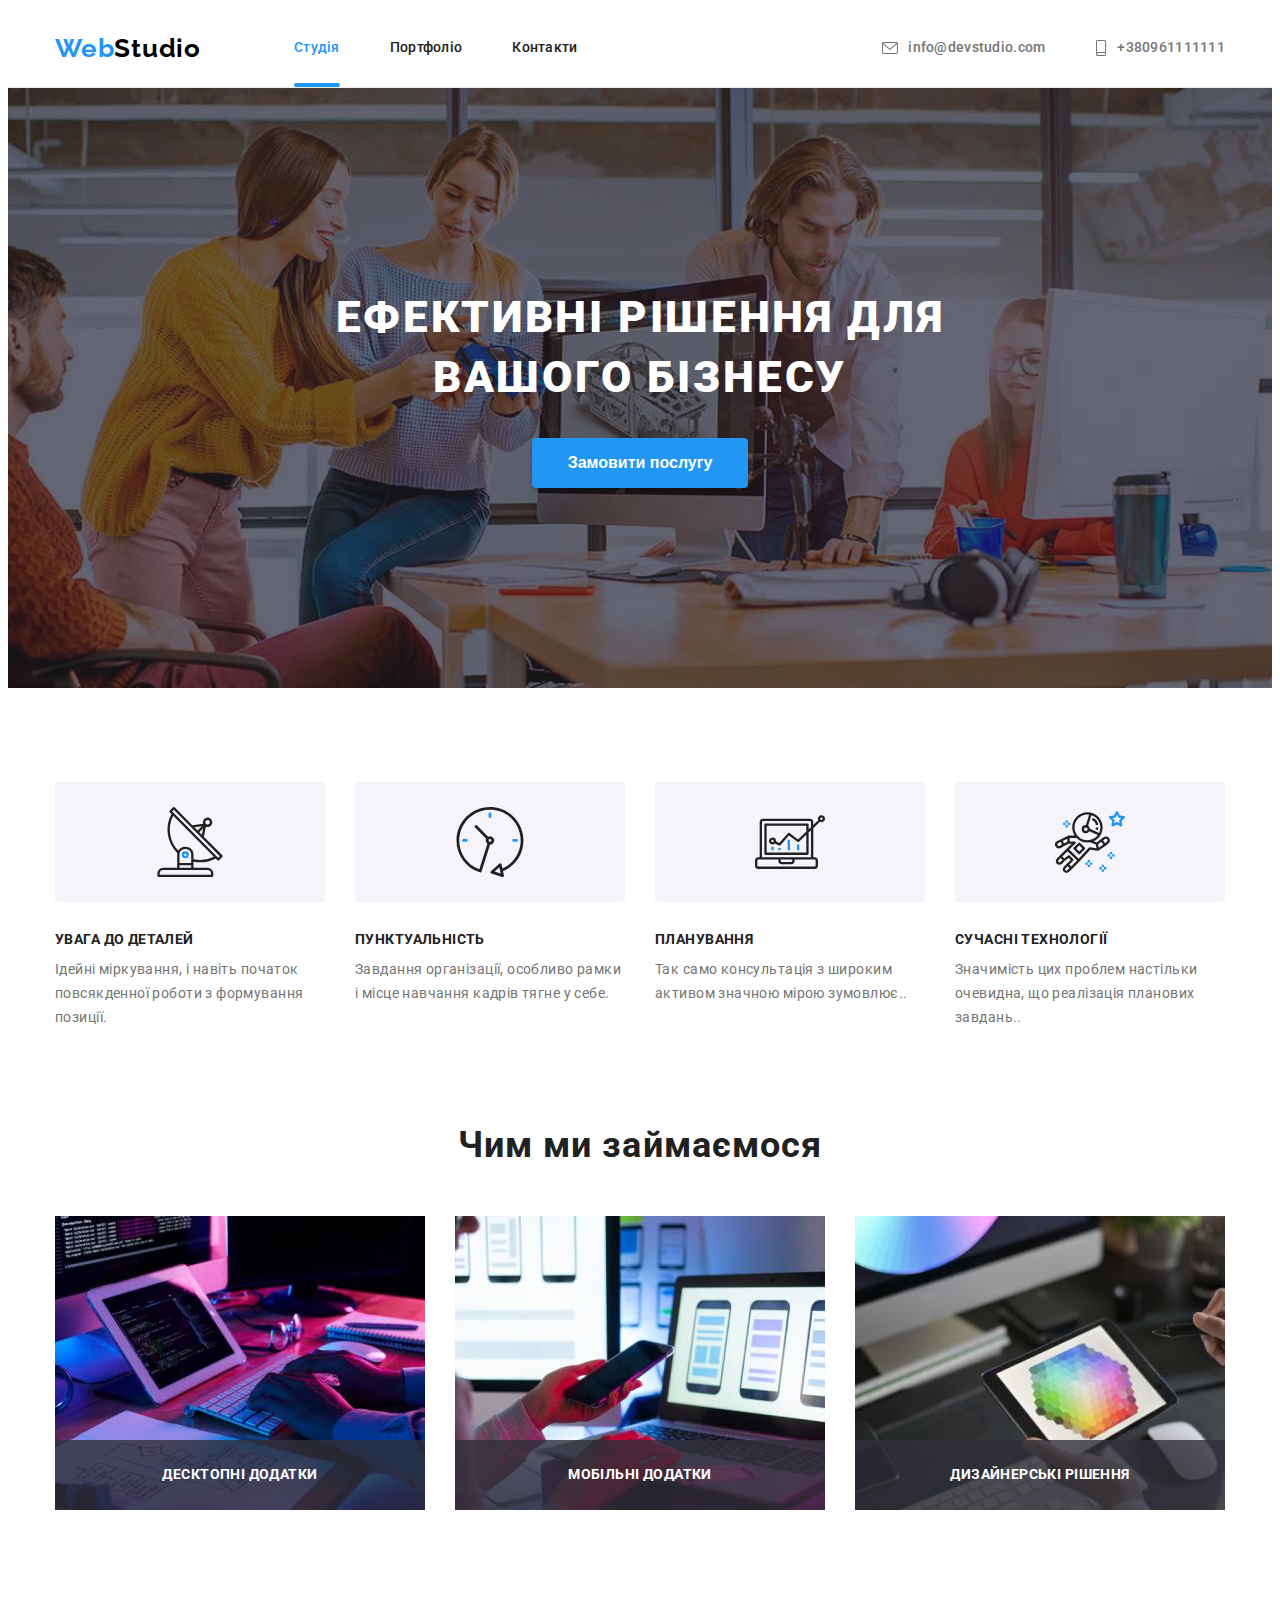
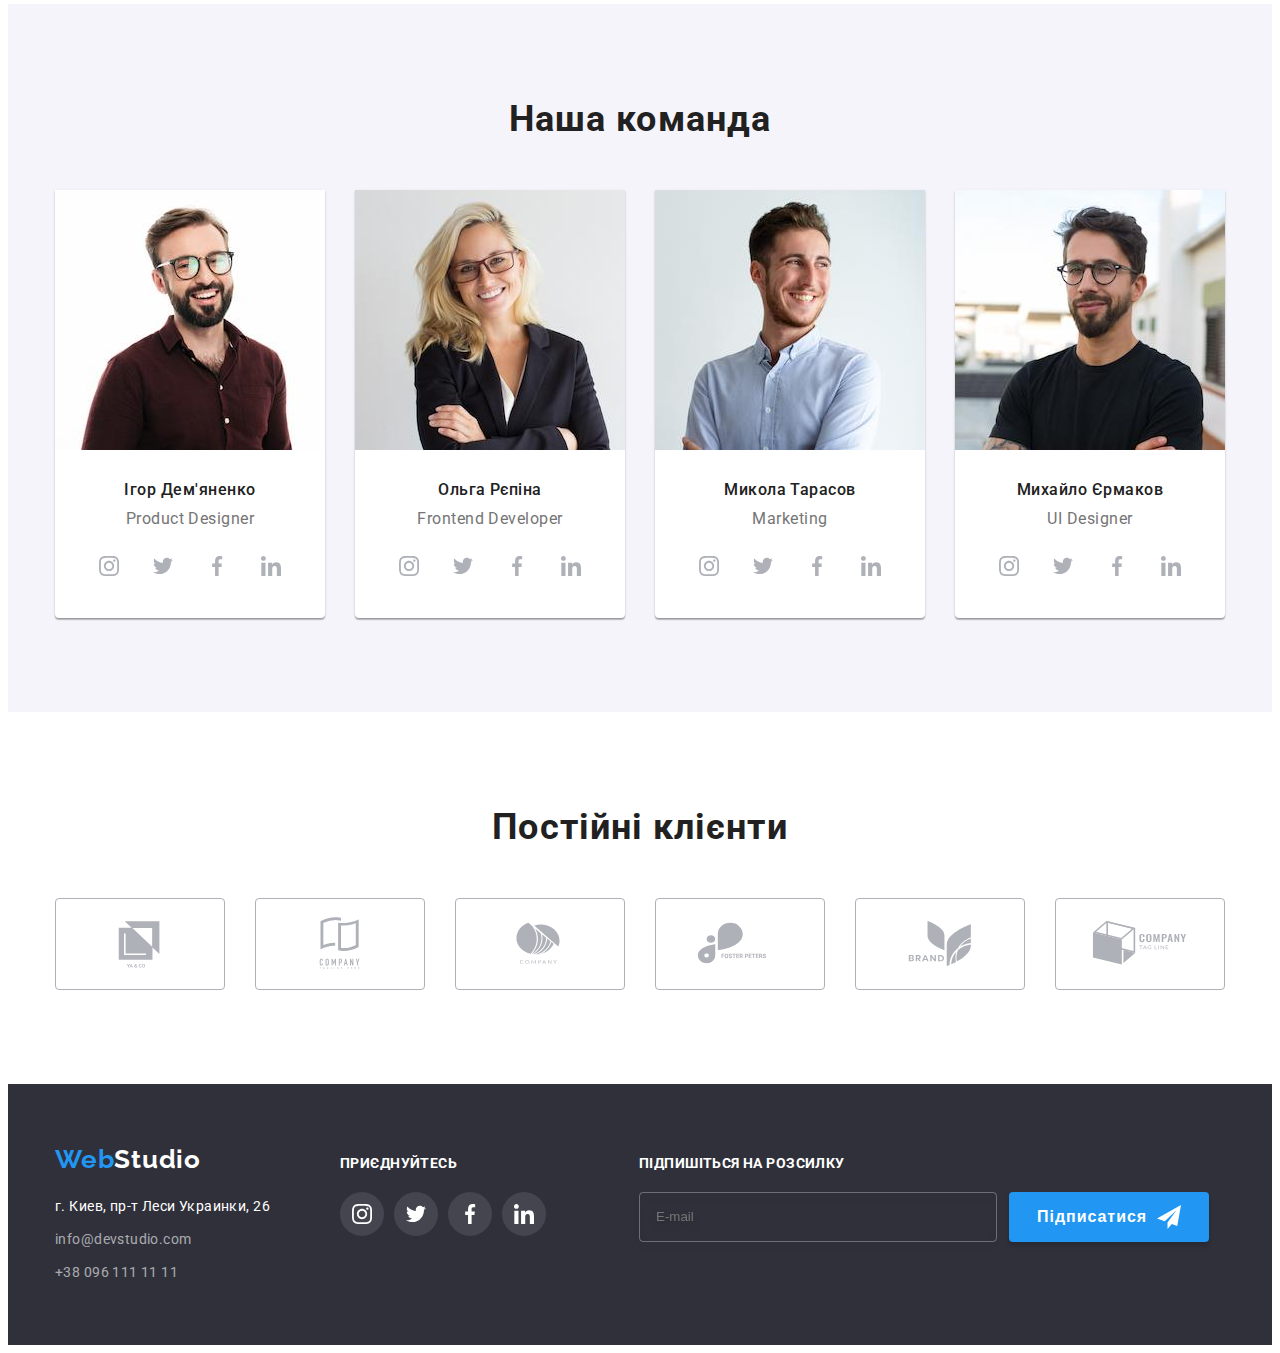
==== index.html @ 20121a88 "homework8" ====
<!DOCTYPE html>
<html lang="en">
<head>
    <meta charset="UTF-8">
    <meta http-equiv="X-UA-Compatible" content="IE=edge">
    <meta name="viewport" content="width=device-width, initial-scale=1.0">
    <title>Document</title>
    <link rel="preconnect" href="https://fonts.googleapis.com">
    <link rel="preconnect" href="https://fonts.gstatic.com" crossorigin>
    <link href="https://fonts.googleapis.com/css2?family=Raleway:wght@700&family=Roboto:wght@400;500;700;900&display=swap" rel="stylesheet">
    <link rel="stylesheet" href="https://cdnjs.cloudflare.com/ajax/libs/modern-normalize/1.1.0/modern-normalize.min.css" integrity="sha512-wpPYUAdjBVSE4KJnH1VR1HeZfpl1ub8YT/NKx4PuQ5NmX2tKuGu6U/JRp5y+Y8XG2tV+wKQpNHVUX03MfMFn9Q==" crossorigin="anonymous" referrerpolicy="no-referrer" />
    <link rel="stylesheet" href="./css/main.min.css">
</head>
<body>
    <!---HEADER-->
    <header class="header">
       <div class="container">
            <nav class="navigation">
                <a href="./index.html" class="logo" 
                >Web<span class="logo__studio">Studio</span> 
                </a>
                <ul class="nav">
                    <li><a href="./index.html" class="nav__link active">Студія</a></li>
                    <li><a href="./portfolio.html" class="nav__link">Портфоліо</a></li>
                    <li><a href="" class="nav__link">Контакти</a></li>
                </ul>     
                <ul class="info">
                    <li class="info__icon"><a href="mailto:info@devstudio.com" class="info__link">
                        <svg class="svg" width="16px" height="16px">
                        <use href="./images/icons.svg#icon-envelope">
                        </use></svg>info@devstudio.com</a>
                    </li>
                    <li class="info__icon"><a href="tel:+380961111111" class="info__link">
                        <svg class="svg" width="12px" height="16px">
                        <use href="./images/icons.svg#icon-smartphone">
                        </use></svg>+380961111111</a>
                    </li>
                </ul>
            </nav>
          </div>     
        </header>
        <main>
            <!--HERO-->
            <section class="hero section">
                <div class="container">
                    <h1 class="hero__title">Ефективні рішення для вашого бізнесу</h1>
                    <button type="button" class="button" data-modal-open>Замовити послугу</button>
                </div>
            </section>
         <!-- OSOBLIVOSTI -->
        <section class="section sbros">
            <div class="container">
                <h2 class="ninja">Особливості</h2>
                <ul class="futures">
                  <li class="futures-item">                     
                      <h3 class="futures-item__title">УВАГА ДО ДЕТАЛЕЙ</h3>
                      <p class="futures-item__text">Ідейні міркування, і навіть початок повсякденної роботи з формування позиції.</p>    
                  </li>
                  <li class="futures-item">                        
                      <h3 class="futures-item__title">ПУНКТУАЛЬНІСТЬ</h3>
                      <p class="futures-item__text">Завдання організації, особливо рамки і місце навчання кадрів тягне у себе.</p>    
                  </li>
                  <li class="futures-item">                        
                      <h3 class="futures-item__title">ПЛАНУВАННЯ</h3>
                      <p class="futures-item__text">Так само консультація з широким активом значною мірою зумовлює..</p>    
                  </li>
                  <li class="futures-item">                       
                      <h3 class="futures-item__title">СУЧАСНІ ТЕХНОЛОГІЇ</h3>
                      <p class="futures-item__text">Значимість цих проблем настільки очевидна, що реалізація планових завдань..</p>    
                  </li>
                </ul>     
        </section>
        <!---WORK-->
        <section class="work section">
            <div class="container">
                <h2 class="title-work">Чим ми займаємося</h2>
                <ul class="work">
                    <li class="work__img"><img src="./images/codding.jpg" width="370" alt="codding">
                      <div class="work__info">
                        <h3 class="work__title">Десктопні додатки</h3>
                      </div>
                    </li>
                    <li class="work__img"><img src="./images/tel-laptop.jpg" width="370" alt="tel-laptop">
                      <div class="work__info">
                        <h3 class="work__title">Мобільні додатки</h3>
                      </div>
                    </li>
                    <li class="work__img"><img src="./images/collor-gama.jpg" width="370" alt="collor-gama">
                      <div class="work__info">
                        <h3 class="work__title">Дизайнерські рішення</h3>
                      </div>
                    </li>
                 
                </ul>
            </div>
        </section>
        <!--TEAM-->
        <section class="team section">
            <div class="container">
                <h2 class="team-title">Наша команда</h2>
                <ul class="team-list">
                    <li class="developer"><img src="./images/product-designer.jpg" width="270" alt="ігор-дем'яненко">
                        <h3 class="name-developer">Ігор Дем'яненко</h3>
                        <p class="professions">Product Designer</p>
                        <ul class="team-soc-list list">
                          <li class="team-soc-item">
                            <a href="" class="team-soc-link link"
                            ><svg class="team-soc-icon" width="20px" height="20px">
                              <use href="./images/icons.svg#icon-instagram"></use>
                            </svg></a>
                          </li>
                            <li class="team-soc-item">
                              <a href="" class="team-soc-link link"
                                ><svg class="team-soc-icon" width="20px" height="20px">
                                  <use href="./images/icons.svg#icon-twitter"></use>
                                </svg></a>
                            </li>
                            <li class="team-soc-item">
                              <a href="" class="team-soc-link link"
                                ><svg class="team-soc-icon" width="20px" height="20px">
                                  <use href="./images/icons.svg#icon-facebook"></use></svg></a>
                            </li>
                            <li class="team-soc-item">
                              <a href="" class="team-soc-link link"
                                ><svg class="team-soc-icon" width="20px" height="20px">
                                  <use href="./images/icons.svg#icon-linkedin"></use></svg></a>
 
                            </li>
                          </ul>
                    </li>
                    <li class="developer"><img src="./images/frontend-developer.jpg" width="270" alt="ольга-рєпіна">
                        <h3 class="name-developer">Ольга Рєпіна</h3>
                        <p class="professions">Frontend Developer</p>
                        <ul class="team-soc-list list">
                          <li class="team-soc-item">
                            <a href="" class="team-soc-link link"
                            ><svg class="team-soc-icon" width="20px" height="20px">
                              <use href="./images/icons.svg#icon-instagram"></use>
                            </svg></a>
                          </li>
                            <li class="team-soc-item">
                              <a href="" class="team-soc-link link"
                                ><svg class="team-soc-icon" width="20px" height="20px">
                                  <use href="./images/icons.svg#icon-twitter"></use>
                                </svg></a>
                            </li>
                            <li class="team-soc-item">
                              <a href="" class="team-soc-link link"
                                ><svg class="team-soc-icon" width="20px" height="20px">
                                  <use href="./images/icons.svg#icon-facebook"></use></svg></a>
                            </li>
                            <li class="team-soc-item">
                              <a href="" class="team-soc-link link"
                                ><svg class="team-soc-icon" width="20px" height="20px">
                                  <use href="./images/icons.svg#icon-linkedin"></use></svg></a>
 
                            </li>
                          </ul>
                    </li>
                        <li class="developer"><img src="./images/marketing.jpg" width="270" alt="микола-тарасов">
                        <h3 class="name-developer">Микола Тарасов</h3>
                        <p class="professions">Marketing</p>
                        <ul class="team-soc-list list">
                            <li class="team-soc-item">
                              <a href="" class="team-soc-link link"
                              ><svg class="team-soc-icon" width="20px" height="20px">
                                <use href="./images/icons.svg#icon-instagram"></use>
                              </svg></a>
                            </li>
                            <li class="team-soc-item">
                              <a href="" class="team-soc-link link"
                                ><svg class="team-soc-icon" width="20px" height="20px">
                                  <use href="./images/icons.svg#icon-twitter"></use>
                                </svg></a>
                            </li>
                            <li class="team-soc-item">
                              <a href="" class="team-soc-link link"
                                ><svg class="team-soc-icon" width="20px" height="20px">
                                  <use href="./images/icons.svg#icon-facebook"></use></svg></a>
                            </li>
                            <li class="team-soc-item">
                              <a href="" class="team-soc-link link"
                                ><svg class="team-soc-icon" width="20px" height="20px">
                                  <use href="./images/icons.svg#icon-linkedin"></use></svg></a>
 
                            </li>
                          </ul>
                    </li>
                        <li class="developer"><img src="./images/ui-designer.jpg" width="270" alt="михайло-єрмаков">
                        <h3 class="name-developer">Михайло Єрмаков</h3>
                        <p class="professions">UI Designer</p>
                        <ul class="team-soc-list list">
                          <li class="team-soc-item">
                            <a href="" class="team-soc-link link"
                            ><svg class="team-soc-icon" width="20px" height="20px">
                              <use href="./images/icons.svg#icon-instagram"></use>
                            </svg></a>
                          </li>
                            <li class="team-soc-item">
                              <a href="" class="team-soc-link link"
                                ><svg class="team-soc-icon" width="20px" height="20px">
                                  <use href="./images/icons.svg#icon-twitter"></use>
                                </svg></a>
                            </li>
                            <li class="team-soc-item">
                              <a href="" class="team-soc-link link"
                                ><svg class="team-soc-icon" width="20px" height="20px">
                                  <use href="./images/icons.svg#icon-facebook"></use></svg></a>
                            </li>
                            <li class="team-soc-item">
                              <a href="" class="team-soc-link link"
                                ><svg class="team-soc-icon" width="20px" height="20px">
                                  <use href="./images/icons.svg#icon-linkedin"></use></svg></a>
 
                            </li>
                          </ul>
                    </li>
                </ul>
            </div>
        </section>
        <!-- CLIENTS -->
        <section class="section">
            <div class="container">
                <h2 class="work-title">Постійні клієнти</h2>
                  <ul class="clients">
                      <li class="company">
                        <a class="link-clients" href="">
                          <svg class="svg-fill" width="106px" height="60px">
                            <use href="./images/icons.svg#company-tag"></use></svg>
                        </a>                        
                      </li>
                      <li class="company">
                        <a class="link-clients" href="">
                          <svg class="svg-fill" width="106px" height="60px">
                            <use href="./images/icons.svg#company"></use></svg>
                        </a>
                      </li>
                      <li class="company">
                        <a class="link-clients" href="">
                          <svg class="svg-fill" width="106px" height="60px">
                            <use href="./images/icons.svg#kolo-company"></use></svg>
                        </a>                         
                      </li>
                      <li class="company">
                        <a class="link-clients" href="">
                          <svg class="svg-fill" width="106px" height="60px">
                            <use href="./images/icons.svg#icon-Logo"></use></svg>
                        </a>                          
                      </li>
                      <li class="company">
                        <a class="link-clients" href="">
                          <svg class="svg-fill" width="106px" height="60px">
                            <use href="./images/icons.svg#brand"></use></svg>
                        </a>                     
                      </li>
                      <li class="company">
                        <a class="link-clients" href=""><svg class="svg-fill" width="106px" height="60px">
                          <use href="./images/icons.svg#company-tag-line"></use></svg></a>                       
                      </li>
                    </ul>
            </div>
        </section>
    </main>
    <!--FOOTER-->
    <footer class="footer">
     <div class="container main-footer">
        <div class="footer-block">
          <a href="./index.html" class="logo-footer" >
            Web<span class="footer-studio">Studio</span> 
        </a>
        <address>
            <ul class="adress-list">
                <li class="adress-text">           
                    <a
                        href="https://goo.gl/maps/XMWMVRejnvmh2yPAA"
                        target="_blank"
                        rel="noopener noreferrer"
                        class="adress"
                        >г. Киев, пр-т Леси Украинки, 26
                    </a>
                </li>
                <li class="adress-text"><a href="mailto:info@devstudio.com" class="info-footer">info@devstudio.com</a></li>
                <li class="adress-text"><a href="tel:+380961111111" class="info-footer">+38 096 111 11 11</a></li>
            </ul> 
        </address>        
        </div>
        <div class="footer-block-one">
          <h2 class="footer-soc-title">приєднуйтесь</h2>
          <ul class="footer-soc-list">
              <li class="footer-soc-item">
                  <a href="" class="footer-soc-link">
                    <svg class="" width="20px" height="20px">
                        <use href="./images/icons.svg#icon-instagram-white"></use>
                    </svg>
                  </a>          
                </li>
                <li class="footer-soc-item">
                  <a href="" class="footer-soc-link"
                    ><svg class="team-soc-icon" width="20px" height="20px">
                      <use href="./images/icons.svg#icon-twitter-white"></use>
                    </svg></a>
                </li>
                <li class="footer-soc-item">
                  <a href="" class="footer-soc-link"
                    ><svg class="team-soc-icon" width="20px" height="20px">
                      <use href="./images/icons.svg#icon-facebook-white"></use></svg></a>
                </li>
                <li class="footer-soc-item">
                  <a href="" class="footer-soc-link"
                    ><svg class="team-soc-icon" width="20px" height="20px">
                      <use href="./images/icons.svg#icon-linkedin-white"></use></svg></a>
                </li>
          </ul>
         </div>
         <div class="footer-block-tree">
          <p class="block-tree-title">Підпишіться на розсилку</p>
          <form class="footer-form" autocomplete="off">
            <label for="user-email"></label>
            <input class="footer-sub-input" type="email" name="email" placeholder="E-mail" />
            <button class="subscribe-btn" type="submit">
              Підписатися
              <svg class="footer-sub-icon" width="24px" height="24px">
                <use href="./images/icons.svg#icon-send"></use>
              </svg>
            </button>
          </form>
         </div>
    </div>
  </footer>
  <!-- MODAL -->
    <div class="backdrop is-hidden" data-modal>
      <div class="modal" data-modal>
        <button class="modal-close-btn" type="button" data-modal-close>
          <svg class="close-icon" width="18px" height="18px">
          <use href="./images/icons.svg#icon-close"></use>
          </svg>
        </button>
        <p class="modal-text">Залиште свої дані, ми вам передзвонимо</p>
        <form class="modal-form" name="modal-feedback" autocomplete="off">
          <label class="modal-label" for="modal-name">Ім'я</label>
          <div class="modal-item">
            
            <div class="input-box">
              <input class="modal-input" type="text" name="modal-name" id="modal-name" />
              <svg class="input-icon" width="18px" height="18px">
                <use href="./images/icons.svg#icon-person"></use>
              </svg>
            </div>
          </div>
          <div class="modal-item">
            <label class="modal-label" for="modal-tel">Телефон</label>
            <div class="input-box">
              <input class="modal-input" type="tel" name="modal-tel" id="modal-tel" />
              <svg class="input-icon" width="18px" height="18px">
                <use href="./images/icons.svg#icon-phone"></use>
              </svg>
            </div>
          </div>
          <div class="modal-item">
            <label class="modal-label" for="modal-mail">Пошта</label>
            <div class="input-box">
              <input class="modal-input" type="email" name="modal-mail" id="modal-mail" />
              <svg class="input-icon" width="18px" height="18px">
                <use href="./images/icons.svg#icon-email"></use>
              </svg>
            </div>
          </div>
          <div class="modal-item">
            <label class="modal-label" for="modal-comment">Коментар</label>
            <textarea
              class="modal-comment"
              name="textarea"
              id="modal-comment"
              placeholder="Введіть текст"
            ></textarea>
          </div>
          <label class="checkbox" for="checkbox">
            <input class="modal-checkbox hidden" type="checkbox" name="checkbox" id="checkbox" />
            <span class="checkbox-icon"></span>
            <span class="checkbox-text"
              >Погоджуюся з розсилкою та приймаю
              <a href="" class="checkbox-link">Умови договору</a></span
            >
          </label>
          <button class="button-main modal-button" type="submit">Відправити</button>
        </form>
      </div>
    </div>
    <script src="./js/modal.js"></script>  
</body>
</html>
---- css/main.min.css ----
:root{--primary-background-color:#2F303A;--background-color: #F5F5F5;--primary-color-text:#757575;--button-color:#2196F3;--title-color:#212121;--whrite:#ffffff;--black:#000000;--background-color-team:#F5F4FA;--one-time: 250ms;--two-time: cubic-bezier(0.4, 0, 0.2, 1)}html{box-sizing:border-box}*,::after,::before{box-sizing:inherit}body{font-family:"Roboto",sans-serif;color:var(--primary-color-text);font-weight:400;font-size:14px;line-height:1.71;letter-spacing:.03em}img{margin:0}ul{list-style-type:none;margin:0;padding:0}h1,h2,h3,h4{margin:0}p{margin:0}a{text-decoration:none}img{display:block}.container{max-width:1200px;padding-left:15px;padding-right:15px;margin-left:auto;margin-right:auto}.section{padding-top:94px;padding-bottom:94px}.header{background-color:var(--whrite);height:80px;border-bottom:1px solid #ececec}.navigation{display:flex;align-items:center}.logo{margin-right:93px;padding-bottom:24px;padding-top:25px;font-family:"Raleway";font-weight:700;font-size:26px;line-height:1.19;color:var(--button-color);text-decoration:none;letter-spacing:.03em}.logo__studio{color:var(--black)}.nav{display:flex;gap:50px}.nav__link{font-weight:500;line-height:1.14;letter-spacing:.02em;color:var(--title-color);text-decoration:none;cursor:pointer;transition:color var(--one-time) var(--two-time)}.nav__link:hover,.nav__linkfocus{color:var(--button-color)}.nav__link.active{color:var(--button-color);position:relative}.nav__link.active::after{position:absolute;content:"";display:inline-block;width:100%;height:4px;left:0;bottom:-32px;background-color:var(--button-color);border-radius:2px}.info{display:flex;gap:50px;margin-left:auto;padding-inline-start:0px;list-style-type:none;justify-content:center;align-items:center}.info__link{display:flex;justify-content:center;align-items:center;font-weight:500;font-size:14px;line-height:1.14;letter-spacing:.02em;color:var(--primary-color-text);text-decoration:none;cursor:pointer;transition:color var(--one-time) var(--two-time)}.info__link:hover,.info__link:focus{color:var(--button-color)}.info__icon{display:flex;align-items:center}.svg{fill:currentColor;margin-right:10px}.hero{margin-left:auto;margin-right:auto;max-width:1600px;background-color:var(--primary-background-color);padding-top:200px;padding-bottom:200px;text-align:center;background-image:linear-gradient(to right, rgba(47, 48, 58, 0.4), rgba(47, 48, 58, 0.4)),url(../images/hero-img.jpg);background-repeat:no-repeat;background-size:cover;background-position:center}.hero__title{width:696px;font-weight:900;font-size:44px;line-height:1.36;letter-spacing:.06em;text-transform:uppercase;color:var(--whrite);margin:auto}.button{padding:10px 36px;font-weight:700;font-size:16px;line-height:1.88;color:var(--whrite);background-color:var(--button-color);box-shadow:0px 4px 4px rgba(0,0,0,.15);border-radius:4px;cursor:pointer;margin-top:30px;border:0}.sbros{padding-bottom:0}.futures{display:flex;gap:30px}.futures-item__title{color:#212121;font-weight:700;font-size:14px;line-height:1.14;text-transform:uppercase;margin-bottom:10px}.futures-item__text{color:var(--primary-text-color);font-size:14px;line-height:1.71;width:270px;margin:0px}.futures-item::before{display:block;content:"";height:120px;background-color:var(--third-bg-color);background-size:70px 70px;background-repeat:no-repeat;background-position:center;margin-bottom:30px;border-radius:4px}.futures-item:nth-child(1)::before{background-image:url(../images/antenna.svg);background-color:#f5f4fa;width:270px}.futures-item:nth-child(2)::before{background-image:url(../images/clock.svg);background-color:#f5f4fa;width:270px}.futures-item:nth-child(3)::before{background-image:url(../images/diagram.svg);background-color:#f5f4fa;width:270px}.futures-item:nth-child(4)::before{background-image:url(../images/astronaut.svg);background-color:#f5f4fa;width:270px}.ninja{position:absolute;top:-9999px;left:-9999px}.work{display:flex;gap:30px;justify-content:center}.title-work{font-weight:700;font-size:36px;line-height:1.17;text-align:center;letter-spacing:.03em;color:var(--title-color);padding-bottom:50px}.work__img{display:block;position:relative}.work__info{position:absolute;bottom:0;width:100%;height:70px;display:flex;justify-content:center;align-items:center;background-color:rgba(47,48,58,.8)}.work__title{font-weight:700;font-size:14px;line-height:1.14px;text-transform:uppercase;text-align:center;color:var(--whrite)}.team-list{display:flex;gap:30px;margin-top:50px;justify-content:center}.team{background-color:#f5f4fa;margin-left:auto;margin-right:auto;color:var(--background-color-team)}.team-title{text-align:center;font-weight:700;font-size:36px;line-height:1.17;letter-spacing:.03em;color:var(--title-color)}.name-developer{font-family:"Roboto";font-style:normal;font-weight:500;font-size:16px;line-height:1.19;letter-spacing:.03em;color:var(--title-color);text-align:center;margin-top:30px}.professions{font-size:16px;line-height:1.19;letter-spacing:.03em;color:var(--primary-color-text);text-align:center;margin-top:10px}.developer{background-color:var(--whrite);width:270px;box-shadow:0px 1px 3px rgba(0,0,0,.12),0px 1px 1px rgba(0,0,0,.14),0px 2px 1px rgba(0,0,0,.2);border-radius:0px 0px 4px 4px;padding-bottom:30px}.team-soc-item{width:44px;height:44px}.team-soc-list{display:flex;align-items:center;justify-content:center;padding-top:16px;gap:10px}.team-soc-link{background-color:#fff;border-radius:50px;display:flex;justify-content:center;align-items:center;width:44px;height:44px;transition:background-color var(--one-time) var(--two-time)}.team-soc-link:hover{background-color:#2196f3}.team-soc-icon{fill:#afb1b8;transition:fill var(--one-time) var(--two-time)}.team-soc-link:hover .team-soc-icon{fill:#fff}.clients{display:flex;gap:30px;margin-top:50px;cursor:pointer}.work-title{font-weight:700;font-size:36px;line-height:1.17;text-align:center;letter-spacing:.03em;color:var(--title-color)}.link-clients{border-radius:4px;border:1px gray solid;border-color:#afb1b8;height:92px;width:170px;display:flex;justify-content:center;align-items:center;transition:border-color var(--one-time) var(--two-time)}.link-clients:hover{border-color:var(--button-color)}.svg-fill{fill:#afb1b8;transition:fill var(--one-time) var(--two-time)}.svg-fill:hover{fill:#2196f3}.link-clients:hover .svg-fill{fill:var(--button-color)}.main-footer{display:flex;align-items:baseline}.footer{background-color:var(--primary-background-color);padding-top:60px;padding-bottom:60px}.logo-footer{font-family:"Raleway";font-weight:700;font-size:26px;line-height:1.19;color:var(--button-color);text-decoration:none;letter-spacing:.03em;display:block;margin-bottom:20px}.footer-studio{color:var(--whrite)}.adress{font-size:14px;line-height:1.71;letter-spacing:.03em;color:var(--whrite);text-decoration:none;font-style:normal;transition:color var(--one-time) var(--two-time)}.adress:hover,.adress:focus{color:var(--button-color)}.info-footer{font-size:14px;line-height:1.71;letter-spacing:.03em;color:rgba(255,255,255,.6);text-decoration:none;font-style:normal;transition:color var(--one-time) var(--two-time)}.info-footer:hover,.info-footer:focus{color:var(--button-color)}.footer-block-one{width:206px;height:80px;margin-left:70px}.footer-soc-list{display:flex;padding-inline-start:0px;list-style-type:none;justify-content:center;align-items:center;gap:10px}.footer-soc-item{width:44px;height:44px}.footer-soc-link{width:100%;height:100%;display:flex;justify-content:center;align-items:center;border-radius:50%;background:rgba(255,255,255,.1);color:var(--whrite)}.footer-soc-title{font-family:"Roboto";font-style:normal;font-weight:700;font-size:14px;line-height:1.14;letter-spacing:.03em;text-transform:uppercase;color:#fff;margin-bottom:20px}.footer-soc-link{background-color:rgba(255,255,255,.1);border-radius:50px;transition:background-color var(--one-time) var(--two-time)}.footer-soc-link:hover,.footer-soc-link:focus{background-color:#2196f3}.footer-block-tree{margin-left:93px}.block-tree-title{font-weight:700;font-size:14px;line-height:1.14;letter-spacing:.03em;text-transform:uppercase;color:var(--whrite);padding-bottom:20px}.footer-sub-input{width:358px;height:50px;background-color:rgba(0,0,0,0);border:1px solid rgba(255,255,255,.3);filter:drop-shadow(0px 4px 4px rgba(0, 0, 0, 0.15));border-radius:4px;padding-left:16px;color:var(--whrite)}.subscribe-btn{border:0;color:var(--whrite);background-color:var(--button-color);box-shadow:0px 4px 4px rgba(0,0,0,.15);border-radius:4px;cursor:pointer;font-weight:700;font-size:16px;line-height:1.88;display:flex;align-items:center;text-align:center;letter-spacing:.06em;padding:10px 28px;gap:10px;margin-left:12px}.footer-form{display:flex}.portfolio{background-color:var(--whrite)}.portfolio-title{position:absolute;top:-9999px;left:-9999px}.button-list{display:flex;gap:8px;justify-content:center;padding-inline-start:0px;margin-bottom:50px}.filter-list{display:flex;flex-wrap:wrap;list-style-type:none;padding-inline-start:0px;gap:30px}.list-img{width:370px}.filter-text{padding:20px 24px;border:1px solid #eee;border-top:0px}.filter-text-one{font-weight:400;font-size:16px;line-height:1.88;letter-spacing:.03em;color:var(--primary-color-text)}.adress-text:not(:last-child){margin-bottom:9px}.list-img-link{display:block;transition:box-shadow var(--one-time) var(--two-time)}.list-img-link:hover,.list-img-link:focus{box-shadow:0px 1px 1px rgba(0,0,0,.12),0px 4px 4px rgba(0,0,0,.06),1px 4px 6px rgba(0,0,0,.16)}.filter-button{background-color:#f5f4fa;border-radius:4px;font-weight:500;font-size:16px;line-height:1.62;text-align:center;letter-spacing:.03em;cursor:pointer;color:var(--title-color);border:0;padding:6px 22px;transition:background-color var(--one-time) var(--two-time),box-shadow var(--one-time) var(--two-time),color var(--one-time) var(--two-time)}.filter-button:hover,.filter-button:focus{background-color:var(--button-color);color:var(--whrite);box-shadow:0px 3px 1px rgba(0,0,0,.1),0px 1px 2px rgba(0,0,0,.08),0px 2px 2px rgba(0,0,0,.12);border-radius:4px}.portfolio .filter-title{font-weight:700;font-size:18px;line-height:2;letter-spacing:.06em;color:var(--title-color)}.portfolio .filter-list{font-weight:400;font-size:16px;line-height:1.88;letter-spacing:.03em;color:var(--primary-color-text)}.nav-info{display:flex;gap:50px;margin-left:auto}.nav-info .link{font-weight:500;font-size:14px;line-height:1.14;letter-spacing:.02em;color:var(--primary-color-text);text-decoration:none;cursor:pointer;transition:color var(--one-time) var(--two-time)}.nav-info .link:hover,.nav-info .link:focus{color:var(--button-color)}.list-portfolio{position:relative;width:370px;height:294px;overflow:hidden}.web-site{position:absolute;top:0;left:0;width:100%;height:100%;transform:translateY(100%);font-style:normal;font-weight:400;font-size:18px;line-height:1.555;letter-spacing:.03em;padding:63px 24px;color:var(--whrite);background-color:rgba(33,150,243,.9);transition:transform var(--one-time) var(--two-time)}.list-img-link:hover .web-site,.list-img-link:focus .web-site{transform:translateY(0%)}.backdrop{position:fixed;top:0;left:0;opacity:1;width:100%;height:100%;background-color:rgba(0,0,0,.2);transition:visibility 700ms,opacity 700ms var(--two-time)}.backdrop.is-hidden{opacity:0;pointer-events:none;visibility:hidden}.backdrop.is-hidden .modal{transform:translate(0%, -100%) scale(0)}.modal{position:relative;top:50%;left:50%;width:528px;height:581px;transform:translate(-50%, -50%) scale(1);background-color:#fff;border:1px solid rgba(0,0,0,.1);box-shadow:0px 1px 3px rgba(0,0,0,.12),0px 1px 1px rgba(0,0,0,.14),0px 2px 1px rgba(0,0,0,.2);border-radius:4px;padding:40px;transition:transform 700ms}.modal-close-btn{position:absolute;width:30px;height:30px;border-radius:50%;display:flex;justify-content:center;align-items:center;top:8px;right:8px;background-color:var(--whrite);border:1px solid rgba(0,0,0,.1);cursor:pointer}.close-icon{transition:fill var(--one-time) var(--two-time)}.close-icon:hover,.close-icon:focus{fill:var(--button-color)}.modal-text{font-family:"Roboto";font-style:normal;font-weight:700;font-size:20px;line-height:1.15;text-align:center;letter-spacing:.03em;color:var(--title-color);margin-bottom:12px}.modal-label{display:block;margin-bottom:4px;font-weight:400;font-size:12px;line-height:1.166;letter-spacing:.01em;color:var(--title-color)}.modal-input{width:448px;height:40px;padding:11px 42px;outline:none;border:1px solid rgba(33,33,33,.2);border-radius:4px;cursor:pointer;transition:border-color var(--one-time) var(--two-time)}.modal-input:focus,.modal-input:hover{border-color:var(--button-color)}.input-box{position:relative}.input-icon{position:absolute;top:11px;left:12px;transition:fill var(--one-time) var(--two-time)}.modal-input:focus+.input-icon,.modal-input:hover+.input-icon{fill:var(--button-color)}.modal-item{margin-bottom:10px}.modal-comment{width:448px;height:120px;padding:12px 16px;resize:none;font-style:normal;font-size:12px;line-height:1.166;letter-spacing:.01em;color:#000;outline:none;border:1px solid rgba(33,33,33,.2);border-radius:4px;transition:border-color var(--one-time) var(--two-time)}.modal-comment:focus,.modal-comment:hover{border-color:var(--button-color)}.checkbox{display:flex;justify-content:center;align-items:center;margin-bottom:30px}.checkbox-icon{display:flex;justify-content:center;align-items:center;margin-right:7px;width:16px;height:15px;border:.2px solid var(--title-color);border-radius:2px;background-color:rgba(0,0,0,0)}.modal-checkbox:checked+.checkbox-icon{border:rgba(0,0,0,0);background-color:var(--button-color);background-image:url(../images/Vector.svg);background-repeat:no-repeat;background-position:center;background-size:11px 8px;background-origin:border-box}.checkbox-text{display:block;font-style:normal;font-weight:400;font-size:14px;line-height:1.714}.checkbox-link{color:var(--button-color);border-bottom:1px solid var(--button-color)}.modal-button{font-style:normal;font-weight:700;font-size:16px;line-height:1.88;display:flex;align-items:center;text-align:center;letter-spacing:.06em;margin:0 auto;padding:10px 52px;border-color:rgba(0,0,0,0);border-radius:4px;box-shadow:0px 4px 4px rgba(0,0,0,.15);background-color:var(--button-color);color:var(--whrite);cursor:pointer}.modal-checkbox{-webkit-appearance:none;-moz-appearance:none}/*# sourceMappingURL=main.min.css.map */
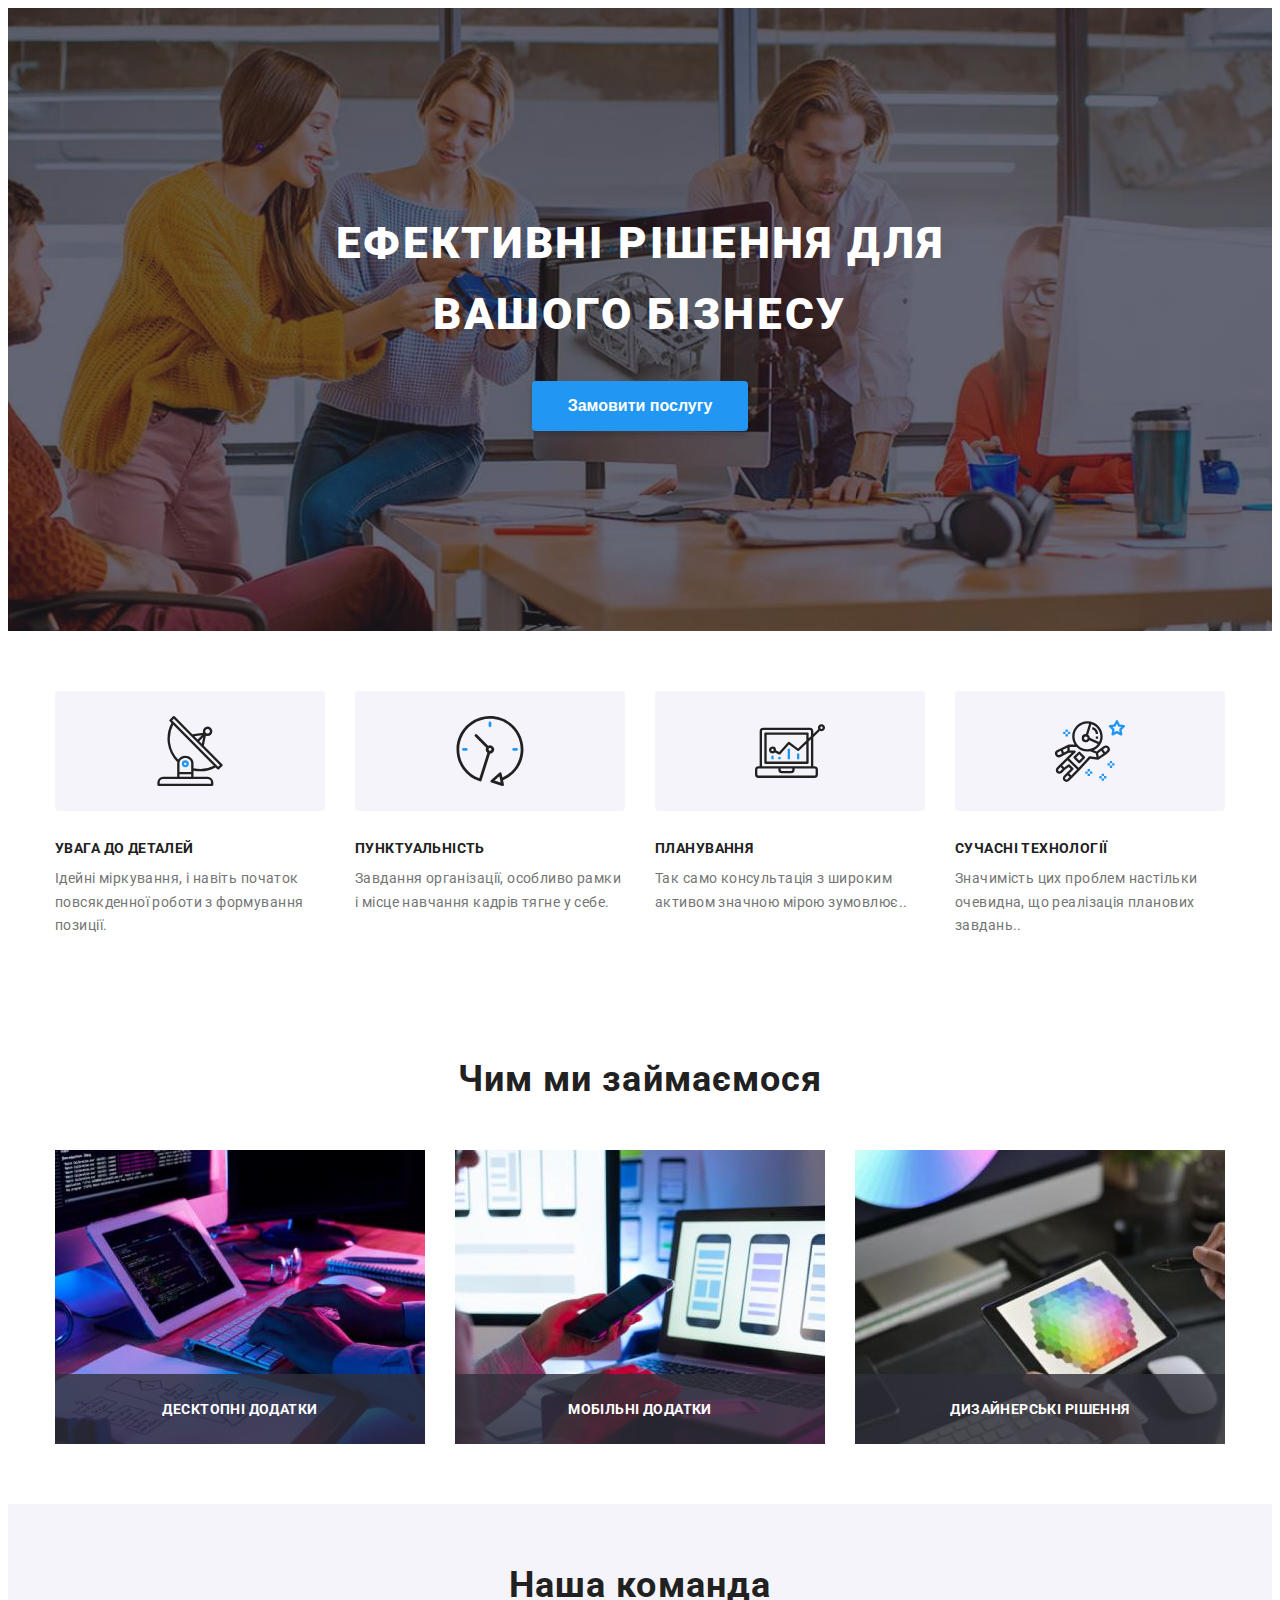
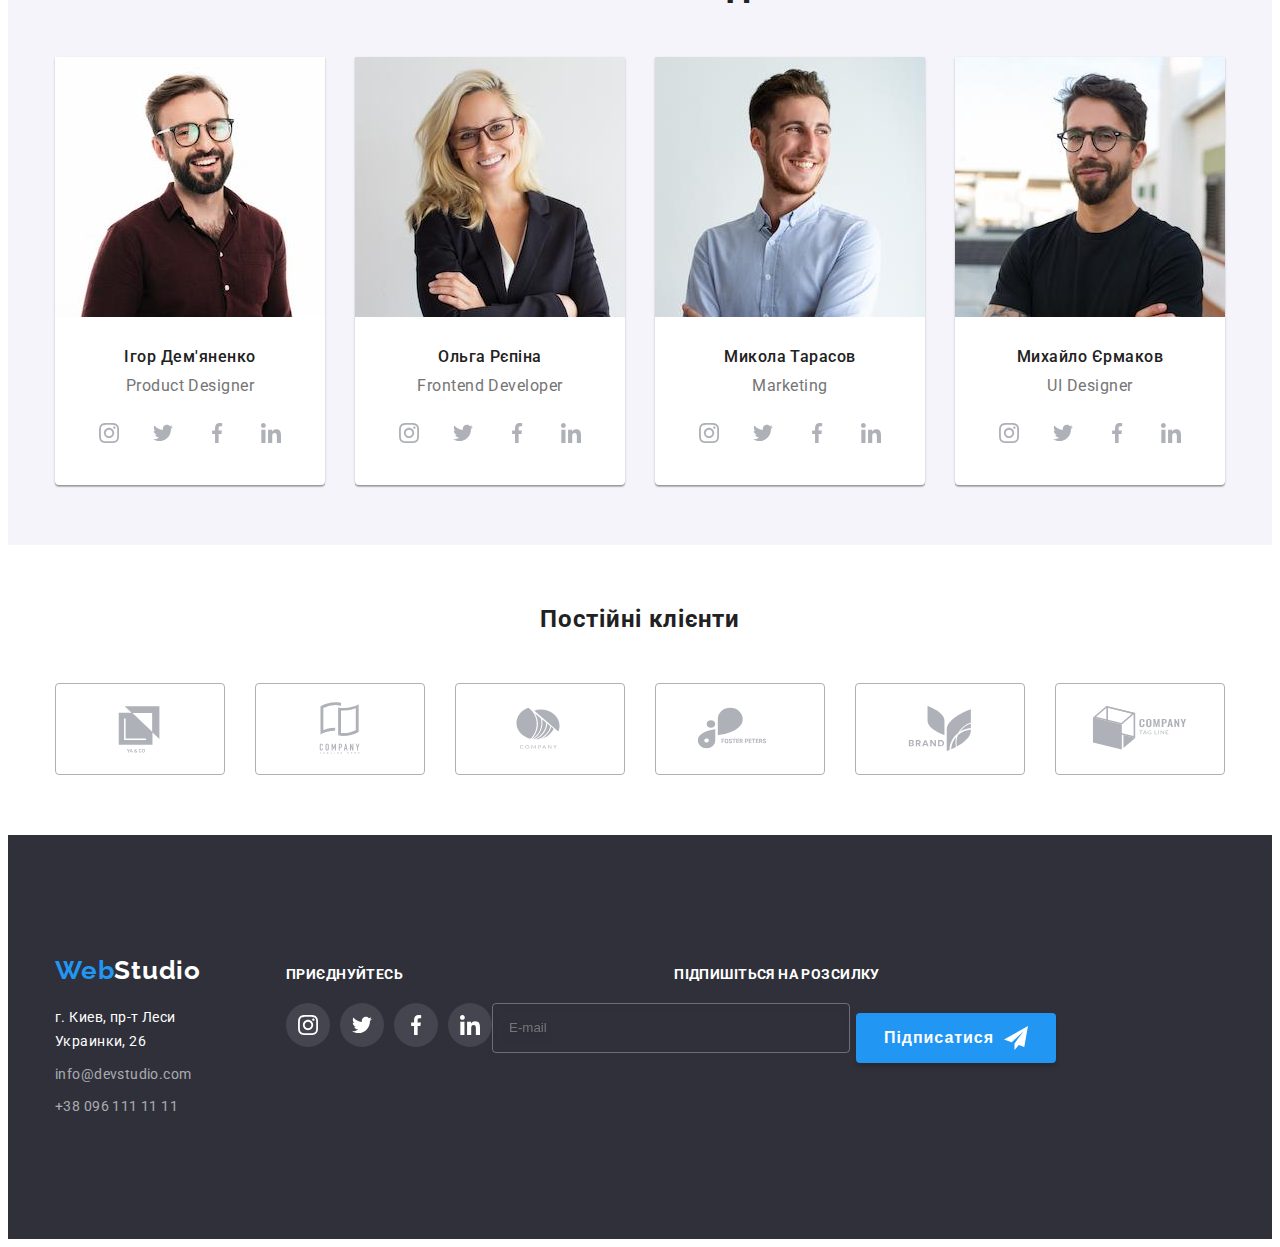
==== commit b5a871c0: "h8" ====
--- a/index.html
+++ b/index.html
@@ -13,7 +13,7 @@
 </head>
 <body>
     <!---HEADER-->
-    <header class="header">
+    <!-- <header class="header">
        <div class="container">
             <nav class="navigation">
                 <a href="./index.html" class="logo" 
@@ -38,7 +38,7 @@
                 </ul>
             </nav>
           </div>     
-        </header>
+        </header> -->
         <main>
             <!--HERO-->
             <section class="hero section">
@@ -48,7 +48,7 @@
                 </div>
             </section>
          <!-- OSOBLIVOSTI -->
-        <section class="section sbros">
+          <section class="section sbros">
             <div class="container">
                 <h2 class="ninja">Особливості</h2>
                 <ul class="futures">
@@ -69,7 +69,7 @@
                       <p class="futures-item__text">Значимість цих проблем настільки очевидна, що реалізація планових завдань..</p>    
                   </li>
                 </ul>     
-        </section>
+          </section>
         <!---WORK-->
         <section class="work section">
             <div class="container">
@@ -99,7 +99,7 @@
             <div class="container">
                 <h2 class="team-title">Наша команда</h2>
                 <ul class="team-list">
-                    <li class="developer"><img src="./images/product-designer.jpg" width="270" alt="ігор-дем'яненко">
+                    <li class="developer"><img src="./images/product-designer.jpg" class="developer-img" width="270" alt="ігор-дем'яненко">
                         <h3 class="name-developer">Ігор Дем'яненко</h3>
                         <p class="professions">Product Designer</p>
                         <ul class="team-soc-list list">
@@ -128,7 +128,7 @@
                             </li>
                           </ul>
                     </li>
-                    <li class="developer"><img src="./images/frontend-developer.jpg" width="270" alt="ольга-рєпіна">
+                    <li class="developer"><img src="./images/frontend-developer.jpg" class="developer-img" width="270" alt="ольга-рєпіна">
                         <h3 class="name-developer">Ольга Рєпіна</h3>
                         <p class="professions">Frontend Developer</p>
                         <ul class="team-soc-list list">
@@ -157,7 +157,7 @@
                             </li>
                           </ul>
                     </li>
-                        <li class="developer"><img src="./images/marketing.jpg" width="270" alt="микола-тарасов">
+                        <li class="developer"><img src="./images/marketing.jpg" class="developer-img" width="270" alt="микола-тарасов">
                         <h3 class="name-developer">Микола Тарасов</h3>
                         <p class="professions">Marketing</p>
                         <ul class="team-soc-list list">
@@ -186,7 +186,7 @@
                             </li>
                           </ul>
                     </li>
-                        <li class="developer"><img src="./images/ui-designer.jpg" width="270" alt="михайло-єрмаков">
+                        <li class="developer"><img src="./images/ui-designer.jpg" class="developer-img" width="270" alt="михайло-єрмаков">
                         <h3 class="name-developer">Михайло Єрмаков</h3>
                         <p class="professions">UI Designer</p>
                         <ul class="team-soc-list list">
@@ -221,7 +221,7 @@
         <!-- CLIENTS -->
         <section class="section">
             <div class="container">
-                <h2 class="work-title">Постійні клієнти</h2>
+                <h2 class="clients-title">Постійні клієнти</h2>
                   <ul class="clients">
                       <li class="company">
                         <a class="link-clients" href="">
--- a/css/main.min.css
+++ b/css/main.min.css
@@ -1 +1 @@
-:root{--primary-background-color:#2F303A;--background-color: #F5F5F5;--primary-color-text:#757575;--button-color:#2196F3;--title-color:#212121;--whrite:#ffffff;--black:#000000;--background-color-team:#F5F4FA;--one-time: 250ms;--two-time: cubic-bezier(0.4, 0, 0.2, 1)}html{box-sizing:border-box}*,::after,::before{box-sizing:inherit}body{font-family:"Roboto",sans-serif;color:var(--primary-color-text);font-weight:400;font-size:14px;line-height:1.71;letter-spacing:.03em}img{margin:0}ul{list-style-type:none;margin:0;padding:0}h1,h2,h3,h4{margin:0}p{margin:0}a{text-decoration:none}img{display:block}.container{max-width:1200px;padding-left:15px;padding-right:15px;margin-left:auto;margin-right:auto}.section{padding-top:94px;padding-bottom:94px}.header{background-color:var(--whrite);height:80px;border-bottom:1px solid #ececec}.navigation{display:flex;align-items:center}.logo{margin-right:93px;padding-bottom:24px;padding-top:25px;font-family:"Raleway";font-weight:700;font-size:26px;line-height:1.19;color:var(--button-color);text-decoration:none;letter-spacing:.03em}.logo__studio{color:var(--black)}.nav{display:flex;gap:50px}.nav__link{font-weight:500;line-height:1.14;letter-spacing:.02em;color:var(--title-color);text-decoration:none;cursor:pointer;transition:color var(--one-time) var(--two-time)}.nav__link:hover,.nav__linkfocus{color:var(--button-color)}.nav__link.active{color:var(--button-color);position:relative}.nav__link.active::after{position:absolute;content:"";display:inline-block;width:100%;height:4px;left:0;bottom:-32px;background-color:var(--button-color);border-radius:2px}.info{display:flex;gap:50px;margin-left:auto;padding-inline-start:0px;list-style-type:none;justify-content:center;align-items:center}.info__link{display:flex;justify-content:center;align-items:center;font-weight:500;font-size:14px;line-height:1.14;letter-spacing:.02em;color:var(--primary-color-text);text-decoration:none;cursor:pointer;transition:color var(--one-time) var(--two-time)}.info__link:hover,.info__link:focus{color:var(--button-color)}.info__icon{display:flex;align-items:center}.svg{fill:currentColor;margin-right:10px}.hero{margin-left:auto;margin-right:auto;max-width:1600px;background-color:var(--primary-background-color);padding-top:200px;padding-bottom:200px;text-align:center;background-image:linear-gradient(to right, rgba(47, 48, 58, 0.4), rgba(47, 48, 58, 0.4)),url(../images/hero-img.jpg);background-repeat:no-repeat;background-size:cover;background-position:center}.hero__title{width:696px;font-weight:900;font-size:44px;line-height:1.36;letter-spacing:.06em;text-transform:uppercase;color:var(--whrite);margin:auto}.button{padding:10px 36px;font-weight:700;font-size:16px;line-height:1.88;color:var(--whrite);background-color:var(--button-color);box-shadow:0px 4px 4px rgba(0,0,0,.15);border-radius:4px;cursor:pointer;margin-top:30px;border:0}.sbros{padding-bottom:0}.futures{display:flex;gap:30px}.futures-item__title{color:#212121;font-weight:700;font-size:14px;line-height:1.14;text-transform:uppercase;margin-bottom:10px}.futures-item__text{color:var(--primary-text-color);font-size:14px;line-height:1.71;width:270px;margin:0px}.futures-item::before{display:block;content:"";height:120px;background-color:var(--third-bg-color);background-size:70px 70px;background-repeat:no-repeat;background-position:center;margin-bottom:30px;border-radius:4px}.futures-item:nth-child(1)::before{background-image:url(../images/antenna.svg);background-color:#f5f4fa;width:270px}.futures-item:nth-child(2)::before{background-image:url(../images/clock.svg);background-color:#f5f4fa;width:270px}.futures-item:nth-child(3)::before{background-image:url(../images/diagram.svg);background-color:#f5f4fa;width:270px}.futures-item:nth-child(4)::before{background-image:url(../images/astronaut.svg);background-color:#f5f4fa;width:270px}.ninja{position:absolute;top:-9999px;left:-9999px}.work{display:flex;gap:30px;justify-content:center}.title-work{font-weight:700;font-size:36px;line-height:1.17;text-align:center;letter-spacing:.03em;color:var(--title-color);padding-bottom:50px}.work__img{display:block;position:relative}.work__info{position:absolute;bottom:0;width:100%;height:70px;display:flex;justify-content:center;align-items:center;background-color:rgba(47,48,58,.8)}.work__title{font-weight:700;font-size:14px;line-height:1.14px;text-transform:uppercase;text-align:center;color:var(--whrite)}.team-list{display:flex;gap:30px;margin-top:50px;justify-content:center}.team{background-color:#f5f4fa;margin-left:auto;margin-right:auto;color:var(--background-color-team)}.team-title{text-align:center;font-weight:700;font-size:36px;line-height:1.17;letter-spacing:.03em;color:var(--title-color)}.name-developer{font-family:"Roboto";font-style:normal;font-weight:500;font-size:16px;line-height:1.19;letter-spacing:.03em;color:var(--title-color);text-align:center;margin-top:30px}.professions{font-size:16px;line-height:1.19;letter-spacing:.03em;color:var(--primary-color-text);text-align:center;margin-top:10px}.developer{background-color:var(--whrite);width:270px;box-shadow:0px 1px 3px rgba(0,0,0,.12),0px 1px 1px rgba(0,0,0,.14),0px 2px 1px rgba(0,0,0,.2);border-radius:0px 0px 4px 4px;padding-bottom:30px}.team-soc-item{width:44px;height:44px}.team-soc-list{display:flex;align-items:center;justify-content:center;padding-top:16px;gap:10px}.team-soc-link{background-color:#fff;border-radius:50px;display:flex;justify-content:center;align-items:center;width:44px;height:44px;transition:background-color var(--one-time) var(--two-time)}.team-soc-link:hover{background-color:#2196f3}.team-soc-icon{fill:#afb1b8;transition:fill var(--one-time) var(--two-time)}.team-soc-link:hover .team-soc-icon{fill:#fff}.clients{display:flex;gap:30px;margin-top:50px;cursor:pointer}.work-title{font-weight:700;font-size:36px;line-height:1.17;text-align:center;letter-spacing:.03em;color:var(--title-color)}.link-clients{border-radius:4px;border:1px gray solid;border-color:#afb1b8;height:92px;width:170px;display:flex;justify-content:center;align-items:center;transition:border-color var(--one-time) var(--two-time)}.link-clients:hover{border-color:var(--button-color)}.svg-fill{fill:#afb1b8;transition:fill var(--one-time) var(--two-time)}.svg-fill:hover{fill:#2196f3}.link-clients:hover .svg-fill{fill:var(--button-color)}.main-footer{display:flex;align-items:baseline}.footer{background-color:var(--primary-background-color);padding-top:60px;padding-bottom:60px}.logo-footer{font-family:"Raleway";font-weight:700;font-size:26px;line-height:1.19;color:var(--button-color);text-decoration:none;letter-spacing:.03em;display:block;margin-bottom:20px}.footer-studio{color:var(--whrite)}.adress{font-size:14px;line-height:1.71;letter-spacing:.03em;color:var(--whrite);text-decoration:none;font-style:normal;transition:color var(--one-time) var(--two-time)}.adress:hover,.adress:focus{color:var(--button-color)}.info-footer{font-size:14px;line-height:1.71;letter-spacing:.03em;color:rgba(255,255,255,.6);text-decoration:none;font-style:normal;transition:color var(--one-time) var(--two-time)}.info-footer:hover,.info-footer:focus{color:var(--button-color)}.footer-block-one{width:206px;height:80px;margin-left:70px}.footer-soc-list{display:flex;padding-inline-start:0px;list-style-type:none;justify-content:center;align-items:center;gap:10px}.footer-soc-item{width:44px;height:44px}.footer-soc-link{width:100%;height:100%;display:flex;justify-content:center;align-items:center;border-radius:50%;background:rgba(255,255,255,.1);color:var(--whrite)}.footer-soc-title{font-family:"Roboto";font-style:normal;font-weight:700;font-size:14px;line-height:1.14;letter-spacing:.03em;text-transform:uppercase;color:#fff;margin-bottom:20px}.footer-soc-link{background-color:rgba(255,255,255,.1);border-radius:50px;transition:background-color var(--one-time) var(--two-time)}.footer-soc-link:hover,.footer-soc-link:focus{background-color:#2196f3}.footer-block-tree{margin-left:93px}.block-tree-title{font-weight:700;font-size:14px;line-height:1.14;letter-spacing:.03em;text-transform:uppercase;color:var(--whrite);padding-bottom:20px}.footer-sub-input{width:358px;height:50px;background-color:rgba(0,0,0,0);border:1px solid rgba(255,255,255,.3);filter:drop-shadow(0px 4px 4px rgba(0, 0, 0, 0.15));border-radius:4px;padding-left:16px;color:var(--whrite)}.subscribe-btn{border:0;color:var(--whrite);background-color:var(--button-color);box-shadow:0px 4px 4px rgba(0,0,0,.15);border-radius:4px;cursor:pointer;font-weight:700;font-size:16px;line-height:1.88;display:flex;align-items:center;text-align:center;letter-spacing:.06em;padding:10px 28px;gap:10px;margin-left:12px}.footer-form{display:flex}.portfolio{background-color:var(--whrite)}.portfolio-title{position:absolute;top:-9999px;left:-9999px}.button-list{display:flex;gap:8px;justify-content:center;padding-inline-start:0px;margin-bottom:50px}.filter-list{display:flex;flex-wrap:wrap;list-style-type:none;padding-inline-start:0px;gap:30px}.list-img{width:370px}.filter-text{padding:20px 24px;border:1px solid #eee;border-top:0px}.filter-text-one{font-weight:400;font-size:16px;line-height:1.88;letter-spacing:.03em;color:var(--primary-color-text)}.adress-text:not(:last-child){margin-bottom:9px}.list-img-link{display:block;transition:box-shadow var(--one-time) var(--two-time)}.list-img-link:hover,.list-img-link:focus{box-shadow:0px 1px 1px rgba(0,0,0,.12),0px 4px 4px rgba(0,0,0,.06),1px 4px 6px rgba(0,0,0,.16)}.filter-button{background-color:#f5f4fa;border-radius:4px;font-weight:500;font-size:16px;line-height:1.62;text-align:center;letter-spacing:.03em;cursor:pointer;color:var(--title-color);border:0;padding:6px 22px;transition:background-color var(--one-time) var(--two-time),box-shadow var(--one-time) var(--two-time),color var(--one-time) var(--two-time)}.filter-button:hover,.filter-button:focus{background-color:var(--button-color);color:var(--whrite);box-shadow:0px 3px 1px rgba(0,0,0,.1),0px 1px 2px rgba(0,0,0,.08),0px 2px 2px rgba(0,0,0,.12);border-radius:4px}.portfolio .filter-title{font-weight:700;font-size:18px;line-height:2;letter-spacing:.06em;color:var(--title-color)}.portfolio .filter-list{font-weight:400;font-size:16px;line-height:1.88;letter-spacing:.03em;color:var(--primary-color-text)}.nav-info{display:flex;gap:50px;margin-left:auto}.nav-info .link{font-weight:500;font-size:14px;line-height:1.14;letter-spacing:.02em;color:var(--primary-color-text);text-decoration:none;cursor:pointer;transition:color var(--one-time) var(--two-time)}.nav-info .link:hover,.nav-info .link:focus{color:var(--button-color)}.list-portfolio{position:relative;width:370px;height:294px;overflow:hidden}.web-site{position:absolute;top:0;left:0;width:100%;height:100%;transform:translateY(100%);font-style:normal;font-weight:400;font-size:18px;line-height:1.555;letter-spacing:.03em;padding:63px 24px;color:var(--whrite);background-color:rgba(33,150,243,.9);transition:transform var(--one-time) var(--two-time)}.list-img-link:hover .web-site,.list-img-link:focus .web-site{transform:translateY(0%)}.backdrop{position:fixed;top:0;left:0;opacity:1;width:100%;height:100%;background-color:rgba(0,0,0,.2);transition:visibility 700ms,opacity 700ms var(--two-time)}.backdrop.is-hidden{opacity:0;pointer-events:none;visibility:hidden}.backdrop.is-hidden .modal{transform:translate(0%, -100%) scale(0)}.modal{position:relative;top:50%;left:50%;width:528px;height:581px;transform:translate(-50%, -50%) scale(1);background-color:#fff;border:1px solid rgba(0,0,0,.1);box-shadow:0px 1px 3px rgba(0,0,0,.12),0px 1px 1px rgba(0,0,0,.14),0px 2px 1px rgba(0,0,0,.2);border-radius:4px;padding:40px;transition:transform 700ms}.modal-close-btn{position:absolute;width:30px;height:30px;border-radius:50%;display:flex;justify-content:center;align-items:center;top:8px;right:8px;background-color:var(--whrite);border:1px solid rgba(0,0,0,.1);cursor:pointer}.close-icon{transition:fill var(--one-time) var(--two-time)}.close-icon:hover,.close-icon:focus{fill:var(--button-color)}.modal-text{font-family:"Roboto";font-style:normal;font-weight:700;font-size:20px;line-height:1.15;text-align:center;letter-spacing:.03em;color:var(--title-color);margin-bottom:12px}.modal-label{display:block;margin-bottom:4px;font-weight:400;font-size:12px;line-height:1.166;letter-spacing:.01em;color:var(--title-color)}.modal-input{width:448px;height:40px;padding:11px 42px;outline:none;border:1px solid rgba(33,33,33,.2);border-radius:4px;cursor:pointer;transition:border-color var(--one-time) var(--two-time)}.modal-input:focus,.modal-input:hover{border-color:var(--button-color)}.input-box{position:relative}.input-icon{position:absolute;top:11px;left:12px;transition:fill var(--one-time) var(--two-time)}.modal-input:focus+.input-icon,.modal-input:hover+.input-icon{fill:var(--button-color)}.modal-item{margin-bottom:10px}.modal-comment{width:448px;height:120px;padding:12px 16px;resize:none;font-style:normal;font-size:12px;line-height:1.166;letter-spacing:.01em;color:#000;outline:none;border:1px solid rgba(33,33,33,.2);border-radius:4px;transition:border-color var(--one-time) var(--two-time)}.modal-comment:focus,.modal-comment:hover{border-color:var(--button-color)}.checkbox{display:flex;justify-content:center;align-items:center;margin-bottom:30px}.checkbox-icon{display:flex;justify-content:center;align-items:center;margin-right:7px;width:16px;height:15px;border:.2px solid var(--title-color);border-radius:2px;background-color:rgba(0,0,0,0)}.modal-checkbox:checked+.checkbox-icon{border:rgba(0,0,0,0);background-color:var(--button-color);background-image:url(../images/Vector.svg);background-repeat:no-repeat;background-position:center;background-size:11px 8px;background-origin:border-box}.checkbox-text{display:block;font-style:normal;font-weight:400;font-size:14px;line-height:1.714}.checkbox-link{color:var(--button-color);border-bottom:1px solid var(--button-color)}.modal-button{font-style:normal;font-weight:700;font-size:16px;line-height:1.88;display:flex;align-items:center;text-align:center;letter-spacing:.06em;margin:0 auto;padding:10px 52px;border-color:rgba(0,0,0,0);border-radius:4px;box-shadow:0px 4px 4px rgba(0,0,0,.15);background-color:var(--button-color);color:var(--whrite);cursor:pointer}.modal-checkbox{-webkit-appearance:none;-moz-appearance:none}/*# sourceMappingURL=main.min.css.map */+:root{--primary-background-color:#2F303A;--background-color: #F5F5F5;--primary-color-text:#757575;--button-color:#2196F3;--title-color:#212121;--whrite:#ffffff;--black:#000000;--background-color-team:#F5F4FA;--one-time: 250ms;--two-time: cubic-bezier(0.4, 0, 0.2, 1)}html{box-sizing:border-box}*,::after,::before{box-sizing:inherit}body{font-family:"Roboto",sans-serif;color:var(--primary-color-text);font-weight:400;font-size:14px;line-height:1.71;letter-spacing:.03em}img{margin:0}ul{list-style-type:none;margin:0;padding:0}h1,h2,h3,h4{margin:0}p{margin:0}a{text-decoration:none}img{display:block}.container{max-width:100%;padding-left:15px;padding-right:15px;margin-left:auto;margin-right:auto}@media screen and (min-width: 480px){.container{width:480px}}@media screen and (min-width: 768px){.container{width:768px}}@media screen and (min-width: 1200px){.container{width:1200px}}.section{padding-top:60px;padding-bottom:60px}.header{background-color:var(--whrite);height:80px;border-bottom:1px solid #ececec}.navigation{display:flex;align-items:center}.logo{margin-right:93px;padding-bottom:24px;padding-top:25px;font-family:"Raleway";font-weight:700;font-size:26px;line-height:1.19;color:var(--button-color);text-decoration:none;letter-spacing:.03em}.logo__studio{color:var(--black)}.nav{display:flex;gap:50px}.nav__link{font-weight:500;line-height:1.14;letter-spacing:.02em;color:var(--title-color);text-decoration:none;cursor:pointer;transition:color var(--one-time) var(--two-time)}.nav__link:hover,.nav__linkfocus{color:var(--button-color)}.nav__link.active{color:var(--button-color);position:relative}.nav__link.active::after{position:absolute;content:"";display:inline-block;width:100%;height:4px;left:0;bottom:-32px;background-color:var(--button-color);border-radius:2px}.info{display:flex;gap:50px;margin-left:auto;padding-inline-start:0px;list-style-type:none;justify-content:center;align-items:center}.info__link{display:flex;justify-content:center;align-items:center;font-weight:500;font-size:14px;line-height:1.14;letter-spacing:.02em;color:var(--primary-color-text);text-decoration:none;cursor:pointer;transition:color var(--one-time) var(--two-time)}.info__link:hover,.info__link:focus{color:var(--button-color)}.info__icon{display:flex;align-items:center}.svg{fill:currentColor;margin-right:10px}.hero{margin-left:auto;margin-right:auto;width:100%;background-color:var(--primary-background-color);text-align:center;background-image:linear-gradient(to right, rgba(47, 48, 58, 0.4), rgba(47, 48, 58, 0.4)),url(../images/hero-img.jpg);background-repeat:no-repeat;background-size:cover;background-position:center}@media screen and (min-width: 1200px){.hero{max-width:1600px;padding-top:200px;padding-bottom:200px}}.hero__title{font-weight:900;font-size:20px;line-height:1.36;letter-spacing:.06em;text-transform:uppercase;color:var(--whrite);margin:auto}@media screen and (min-width: 480px){.hero__title{font-size:26px}}@media screen and (min-width: 768px){.hero__title{line-height:1.62;width:360px}}@media screen and (min-width: 1200px){.hero__title{width:696px;font-size:44px}}.button{padding:8px 16px;font-weight:700;line-height:1.6;color:var(--whrite);background-color:var(--button-color);box-shadow:0px 4px 4px rgba(0,0,0,.15);border-radius:4px;cursor:pointer;margin-top:30px;border:0}@media screen and (min-width: 480px){.button{font-size:16px;line-height:1.88;padding:10px 24px}}@media screen and (min-width: 1200px){.button{padding:10px 36px;font-size:16px;line-height:1.88}}.futures{display:flex;gap:30px;flex-wrap:wrap}.futures-item{width:100%}@media screen and (min-width: 768px){.futures-item{width:calc((100% - 30px)/2)}}@media screen and (min-width: 1200px){.futures-item{width:270px}}.futures-item__title{text-align:center;color:#212121;font-weight:700;font-size:14px;line-height:1.14;text-transform:uppercase;margin-bottom:10px}@media screen and (min-width: 1200px){.futures-item__title{text-align:left}}.futures-item__text{color:var(--primary-text-color);font-size:14px;line-height:1.71;width:100%;margin:0px}@media screen and (min-width: 1200px){.futures-item__text{width:270px}}.futures-item::before{display:block;content:"";height:120px;background-color:var(--third-bg-color);background-size:70px 70px;background-repeat:no-repeat;background-position:center;margin-bottom:30px;border-radius:4px}.futures-item:nth-child(1)::before{background-image:url(../images/antenna.svg);background-color:#f5f4fa;width:100%}@media screen and (min-width: 1200px){.futures-item:nth-child(1)::before{width:270px}}.futures-item:nth-child(2)::before{background-image:url(../images/clock.svg);background-color:#f5f4fa;width:100%}@media screen and (min-width: 1200px){.futures-item:nth-child(2)::before{width:270px}}.futures-item:nth-child(3)::before{background-image:url(../images/diagram.svg);background-color:#f5f4fa;width:100%}@media screen and (min-width: 1200px){.futures-item:nth-child(3)::before{width:270px}}.futures-item:nth-child(4)::before{background-image:url(../images/astronaut.svg);background-color:#f5f4fa;width:100%}@media screen and (min-width: 1200px){.futures-item:nth-child(4)::before{width:270px}}.ninja{position:absolute;top:-9999px;left:-9999px}.work{display:flex;gap:30px;justify-content:center}@media screen and (max-width: 480px){.work{display:none}}@media screen and (max-width: 768px){.work{display:none}}@media screen and (max-width: 1200px){.work{display:none}}.title-work{font-weight:700;font-size:36px;line-height:1.17;text-align:center;letter-spacing:.03em;color:var(--title-color);margin-bottom:50px}.work__img{display:block;position:relative}.work__info{position:absolute;bottom:0;width:100%;height:70px;display:flex;justify-content:center;align-items:center;background-color:rgba(47,48,58,.8)}.work__title{font-weight:700;font-size:14px;line-height:1.14px;text-transform:uppercase;text-align:center;color:var(--whrite)}.team-list{flex-wrap:wrap;display:flex;gap:30px;margin-top:50px;justify-content:center}.team{background-color:#f5f4fa;margin-left:auto;margin-right:auto;color:var(--background-color-team)}.team-title{text-align:center;font-weight:700;font-size:24px;line-height:1.17;letter-spacing:.03em;color:var(--title-color)}@media screen and (min-width: 1200px){.team-title{font-size:36px}}.name-developer{font-family:"Roboto";font-style:normal;font-weight:500;font-size:16px;line-height:1.19;letter-spacing:.03em;color:var(--title-color);text-align:center;margin-top:30px}.professions{font-size:16px;line-height:1.19;letter-spacing:.03em;color:var(--primary-color-text);text-align:center;margin-top:10px}.developer{background-color:var(--whrite);width:100%;box-shadow:0px 1px 3px rgba(0,0,0,.12),0px 1px 1px rgba(0,0,0,.14),0px 2px 1px rgba(0,0,0,.2);border-radius:0px 0px 4px 4px;padding-bottom:30px}@media screen and (min-width: 768px){.developer{width:calc((100% - 30px)/2)}}@media screen and (min-width: 1200px){.developer{width:270px}}.team-soc-item{width:44px;height:44px}.team-soc-list{display:flex;align-items:center;justify-content:center;padding-top:16px;gap:10px}.team-soc-link{background-color:#fff;border-radius:50px;display:flex;justify-content:center;align-items:center;width:44px;height:44px;transition:background-color var(--one-time) var(--two-time)}.team-soc-link:hover{background-color:#2196f3}.team-soc-icon{fill:#afb1b8;transition:fill var(--one-time) var(--two-time)}.team-soc-link:hover .team-soc-icon{fill:#fff}.developer-img{width:100%}.clients{flex-wrap:wrap;display:flex;gap:30px;margin-top:50px;cursor:pointer}.company{width:calc((100% - 30px)/2)}@media screen and (min-width: 768px){.company{width:calc((100% - 60px)/3)}}@media screen and (min-width: 1200px){.company{width:170px}}.clients-title{font-weight:700;font-size:24px;line-height:1.17;text-align:center;letter-spacing:.03em;color:var(--title-color)}.link-clients{border-radius:4px;border:1px gray solid;border-color:#afb1b8;height:92px;width:100%;display:flex;justify-content:center;align-items:center;transition:border-color var(--one-time) var(--two-time)}.link-clients:hover{border-color:var(--button-color)}@media screen and (min-width: 1200px){.link-clients{width:170px}}.svg-fill{fill:#afb1b8;transition:fill var(--one-time) var(--two-time)}.svg-fill:hover{fill:#2196f3}.link-clients:hover .svg-fill{fill:var(--button-color)}.main-footer{display:flex;align-items:baseline;flex-wrap:wrap;text-align:center}@media screen and (min-width: 480px){.main-footer{flex-wrap:wrap;text-align:center}}@media screen and (min-width: 768px){.main-footer{flex-wrap:wrap;text-align:center}}.footer{background-color:var(--primary-background-color);padding-top:60px;padding-bottom:60px;text-align:left}.footer-block{width:100%;padding-bottom:60px}@media screen and (min-width: 768px){.footer-block{width:50%}}@media screen and (min-width: 1200px){.footer-block{width:231px}}@media screen and (min-width: 1200px){.footer-block{text-align:left;padding-top:60px;padding-right:70px}}.logo-footer{font-family:"Raleway";font-weight:700;font-size:26px;line-height:1.19;color:var(--button-color);text-decoration:none;letter-spacing:.03em;display:block;margin-bottom:20px}.footer-studio{color:var(--whrite)}.adress{font-size:14px;line-height:1.71;letter-spacing:.03em;color:var(--whrite);text-decoration:none;font-style:normal;transition:color var(--one-time) var(--two-time)}.adress:hover,.adress:focus{color:var(--button-color)}.info-footer{font-size:14px;line-height:1.71;letter-spacing:.03em;color:rgba(255,255,255,.6);text-decoration:none;font-style:normal;transition:color var(--one-time) var(--two-time)}.info-footer:hover,.info-footer:focus{color:var(--button-color)}.footer-block-one{width:100%;height:80px;margin-bottom:60px}@media screen and (min-width: 768px){.footer-block-one{width:50%}}@media screen and (min-width: 1200px){.footer-block-one{width:206px}}@media screen and (min-width: 1200px){.footer-block-one{text-align:left}}.footer-soc-list{display:flex;padding-inline-start:0px;list-style-type:none;justify-content:center;align-items:center;gap:10px}.footer-soc-item{width:44px;height:44px}.footer-soc-link{width:100%;height:100%;display:flex;justify-content:center;align-items:center;border-radius:50%;background:rgba(255,255,255,.1);color:var(--whrite)}.footer-soc-title{font-family:"Roboto";font-style:normal;font-weight:700;font-size:14px;line-height:1.14;letter-spacing:.03em;text-transform:uppercase;color:#fff;margin-bottom:20px}.footer-soc-link{background-color:rgba(255,255,255,.1);border-radius:50px;transition:background-color var(--one-time) var(--two-time)}.footer-soc-link:hover,.footer-soc-link:focus{background-color:#2196f3}.footer-block-tree{width:100%}@media screen and (min-width: 1200px){.footer-block-tree{width:570px}}.block-tree-title{font-weight:700;font-size:14px;line-height:1.14;letter-spacing:.03em;text-transform:uppercase;color:var(--whrite);padding-bottom:20px}.footer-sub-input{width:100%;height:50px;background-color:rgba(0,0,0,0);border:1px solid rgba(255,255,255,.3);filter:drop-shadow(0px 4px 4px rgba(0, 0, 0, 0.15));border-radius:4px;padding-left:16px;color:var(--whrite);margin-bottom:20px}@media screen and (min-width: 768px){.footer-sub-input{width:450px}}@media screen and (min-width: 1200px){.footer-sub-input{width:358px}}.subscribe-btn{border:0;color:var(--whrite);background-color:var(--button-color);box-shadow:0px 4px 4px rgba(0,0,0,.15);border-radius:4px;cursor:pointer;font-weight:700;font-size:16px;line-height:1.88;display:flex;align-items:center;text-align:center;letter-spacing:.06em;padding:10px 28px;gap:10px;margin:auto}.footer-form{display:flex}@media screen and (max-width: 480px){.footer-form{align-items:center;flex-direction:column;flex-wrap:wrap}}@media screen and (max-width: 768px){.footer-form{align-items:center;flex-direction:column;flex-wrap:wrap}}@media screen and (max-width: 1200px){.footer-form{align-items:center;flex-direction:column;flex-wrap:wrap}}.portfolio{background-color:var(--whrite)}.portfolio-title{position:absolute;top:-9999px;left:-9999px}.button-list{display:flex;gap:8px;justify-content:center;padding-inline-start:0px;margin-bottom:50px}.filter-list{display:flex;flex-wrap:wrap;list-style-type:none;padding-inline-start:0px;gap:30px}.list-img{width:370px}.filter-text{padding:20px 24px;border:1px solid #eee;border-top:0px}.filter-text-one{font-weight:400;font-size:16px;line-height:1.88;letter-spacing:.03em;color:var(--primary-color-text)}.adress-text:not(:last-child){margin-bottom:9px}.list-img-link{display:block;transition:box-shadow var(--one-time) var(--two-time)}.list-img-link:hover,.list-img-link:focus{box-shadow:0px 1px 1px rgba(0,0,0,.12),0px 4px 4px rgba(0,0,0,.06),1px 4px 6px rgba(0,0,0,.16)}.filter-button{background-color:#f5f4fa;border-radius:4px;font-weight:500;font-size:16px;line-height:1.62;text-align:center;letter-spacing:.03em;cursor:pointer;color:var(--title-color);border:0;padding:6px 22px;transition:background-color var(--one-time) var(--two-time),box-shadow var(--one-time) var(--two-time),color var(--one-time) var(--two-time)}.filter-button:hover,.filter-button:focus{background-color:var(--button-color);color:var(--whrite);box-shadow:0px 3px 1px rgba(0,0,0,.1),0px 1px 2px rgba(0,0,0,.08),0px 2px 2px rgba(0,0,0,.12);border-radius:4px}.portfolio .filter-title{font-weight:700;font-size:18px;line-height:2;letter-spacing:.06em;color:var(--title-color)}.portfolio .filter-list{font-weight:400;font-size:16px;line-height:1.88;letter-spacing:.03em;color:var(--primary-color-text)}.nav-info{display:flex;gap:50px;margin-left:auto}.nav-info .link{font-weight:500;font-size:14px;line-height:1.14;letter-spacing:.02em;color:var(--primary-color-text);text-decoration:none;cursor:pointer;transition:color var(--one-time) var(--two-time)}.nav-info .link:hover,.nav-info .link:focus{color:var(--button-color)}.list-portfolio{position:relative;width:370px;height:294px;overflow:hidden}.web-site{position:absolute;top:0;left:0;width:100%;height:100%;transform:translateY(100%);font-style:normal;font-weight:400;font-size:18px;line-height:1.555;letter-spacing:.03em;padding:63px 24px;color:var(--whrite);background-color:rgba(33,150,243,.9);transition:transform var(--one-time) var(--two-time)}.list-img-link:hover .web-site,.list-img-link:focus .web-site{transform:translateY(0%)}.backdrop{position:fixed;top:0;left:0;opacity:1;width:100%;height:100%;background-color:rgba(0,0,0,.2);transition:visibility 700ms,opacity 700ms var(--two-time)}.backdrop.is-hidden{opacity:0;pointer-events:none;visibility:hidden}.backdrop.is-hidden .modal{transform:translate(0%, -100%) scale(0)}.modal{position:relative;top:50%;left:50%;width:450px;height:609px;transform:translate(-50%, -50%) scale(1);background-color:#fff;border:1px solid rgba(0,0,0,.1);box-shadow:0px 1px 3px rgba(0,0,0,.12),0px 1px 1px rgba(0,0,0,.14),0px 2px 1px rgba(0,0,0,.2);border-radius:4px;padding:40px;transition:transform 700ms}@media screen and (min-width: 1200px){.modal{width:528px;height:581px}}.modal-close-btn{position:absolute;width:30px;height:30px;border-radius:50%;display:flex;justify-content:center;align-items:center;top:8px;right:8px;background-color:var(--whrite);border:1px solid rgba(0,0,0,.1);cursor:pointer}.close-icon{transition:fill var(--one-time) var(--two-time)}.close-icon:hover,.close-icon:focus{fill:var(--button-color)}.modal-text{font-family:"Roboto";font-style:normal;font-weight:700;font-size:20px;line-height:1.15;text-align:center;letter-spacing:.03em;color:var(--title-color);margin-bottom:12px}.modal-label{display:block;margin-bottom:4px;font-weight:400;font-size:12px;line-height:1.166;letter-spacing:.01em;color:var(--title-color)}.modal-input{width:370px;height:40px;padding:11px 42px;outline:none;border:1px solid rgba(33,33,33,.2);border-radius:4px;cursor:pointer;transition:border-color var(--one-time) var(--two-time)}.modal-input:focus,.modal-input:hover{border-color:var(--button-color)}@media screen and (min-width: 1200px){.modal-input{width:448px}}.input-box{position:relative}.input-icon{position:absolute;top:11px;left:12px;transition:fill var(--one-time) var(--two-time)}.modal-input:focus+.input-icon,.modal-input:hover+.input-icon{fill:var(--button-color)}.modal-item{margin-bottom:10px}.modal-comment{width:370px;height:120px;padding:12px 16px;resize:none;font-style:normal;font-size:12px;line-height:1.166;letter-spacing:.01em;color:#000;outline:none;border:1px solid rgba(33,33,33,.2);border-radius:4px;transition:border-color var(--one-time) var(--two-time)}.modal-comment:focus,.modal-comment:hover{border-color:var(--button-color)}@media screen and (min-width: 1200px){.modal-comment{width:448px}}.checkbox{display:flex;justify-content:center;align-items:center;margin-bottom:30px}.checkbox-icon{display:flex;justify-content:center;align-items:center;margin-right:7px;width:16px;height:15px;border:.2px solid var(--title-color);border-radius:2px;background-color:rgba(0,0,0,0)}.modal-checkbox:checked+.checkbox-icon{border:rgba(0,0,0,0);background-color:var(--button-color);background-image:url(../images/Vector.svg);background-repeat:no-repeat;background-position:center;background-size:11px 8px;background-origin:border-box}.checkbox-text{display:block;font-style:normal;font-weight:400;font-size:12px;line-height:1.16}.checkbox-link{color:var(--button-color);border-bottom:1px solid var(--button-color)}.modal-button{font-style:normal;font-weight:700;font-size:16px;line-height:1.88;display:flex;align-items:center;text-align:center;letter-spacing:.06em;margin:0 auto;padding:10px 52px;border-color:rgba(0,0,0,0);border-radius:4px;box-shadow:0px 4px 4px rgba(0,0,0,.15);background-color:var(--button-color);color:var(--whrite);cursor:pointer}.modal-checkbox{-webkit-appearance:none;-moz-appearance:none}/*# sourceMappingURL=main.min.css.map */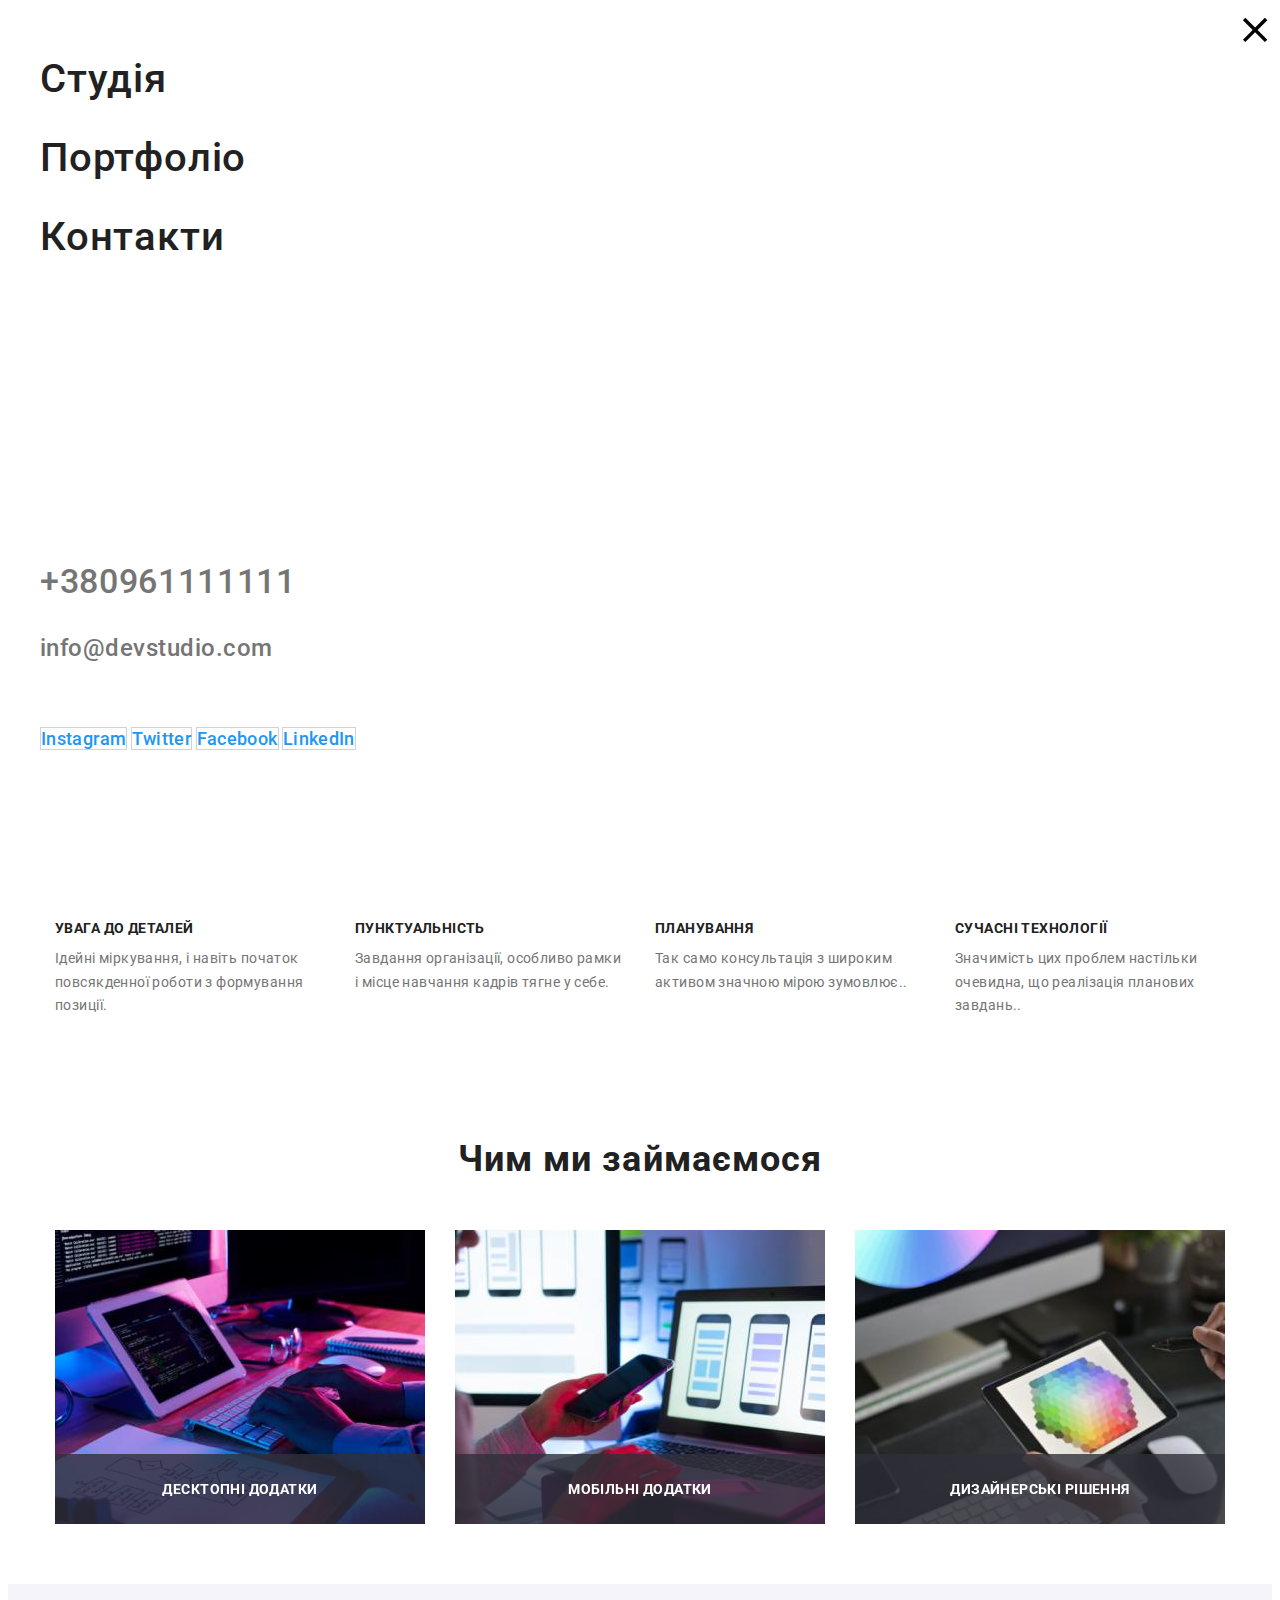
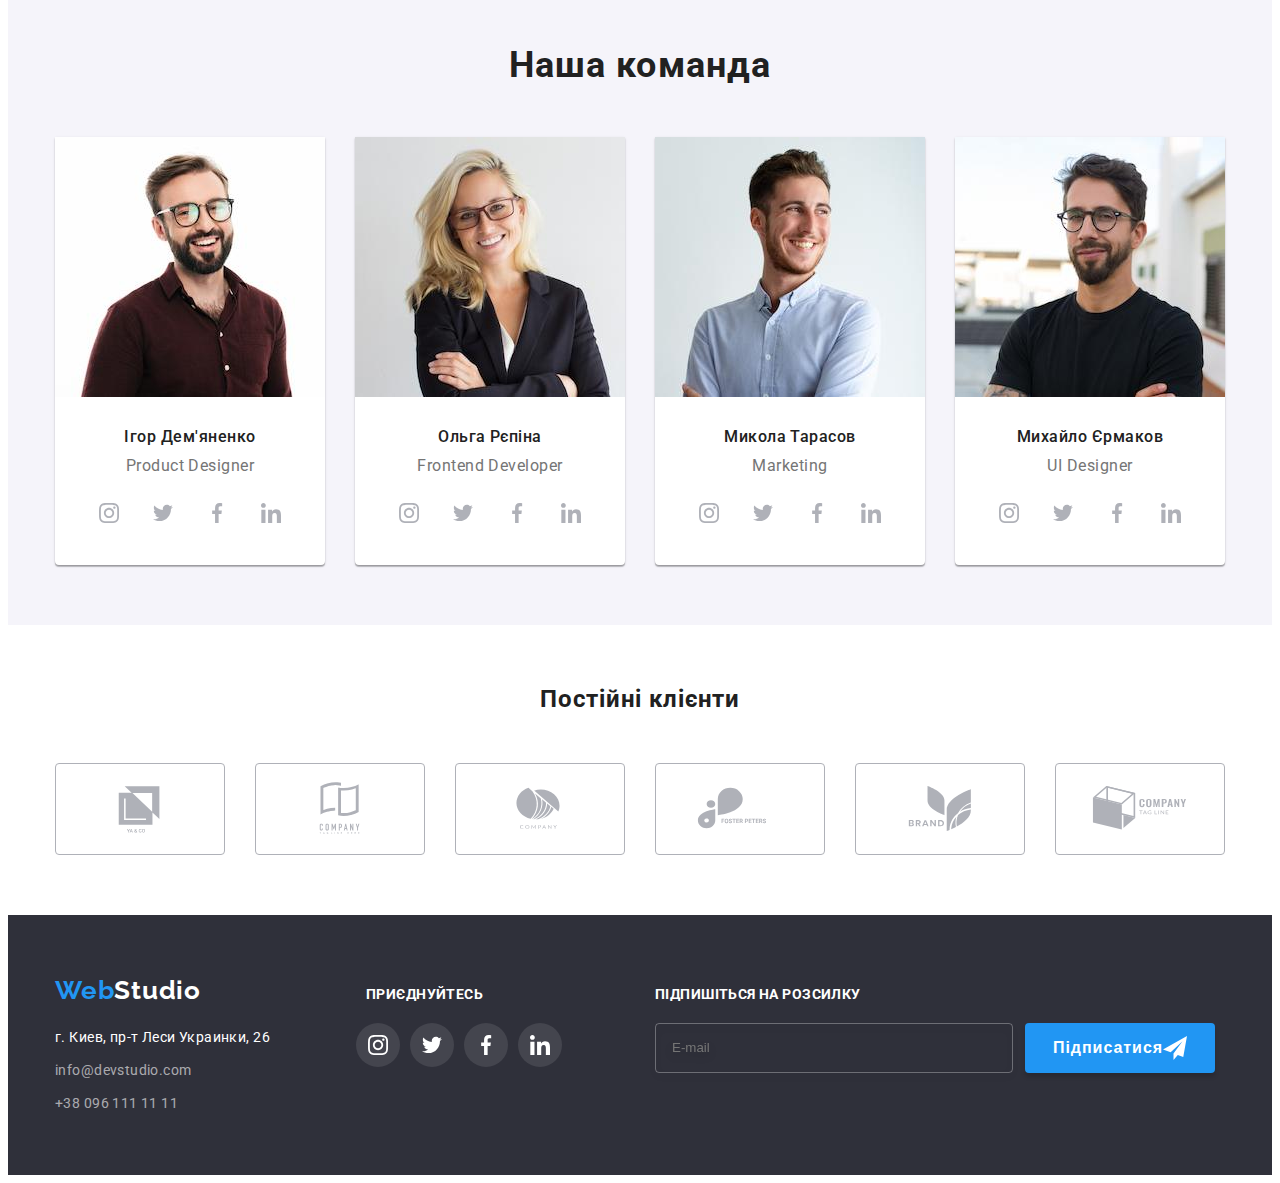
==== commit ff86e0f6: "hom8" ====
--- a/index.html
+++ b/index.html
@@ -12,8 +12,8 @@
     <link rel="stylesheet" href="./css/main.min.css">
 </head>
 <body>
-    <!---HEADER-->
-    <!-- <header class="header">
+    <!-- <--HEADER-->
+    <header class="header">
        <div class="container">
             <nav class="navigation">
                 <a href="./index.html" class="logo" 
@@ -36,9 +36,40 @@
                         </use></svg>+380961111111</a>
                     </li>
                 </ul>
+                <button type="button" class="mob-menu-btn" data-menu-open>
+                  <svg width="40px" height="40px">
+                    <use href="./images/icons.svg#icon-menu"></use>
+                    <use class="" href="./images/icons.svg#icon-close"></use>
+                  </svg>
+                 </button>
+                 <div class="mob-menu" data-menu>
+                  <div class="">
+                    <button type="button" class="mob-menu-btn-close" data-menu-close>
+                      <svg width="40px" height="40px">                     
+                        <use class="" href="./images/icons.svg#icon-close"></use>
+                      </svg>
+                     </button>
+                  </div>
+                  <ul class="mob-list-menu">
+                    <li class="list-menu"><a href="./index.html" class="list-menu-link">Студія</a></li>
+                    <li class="list-menu"><a href="./portfolio.html" class="list-menu-link">Портфоліо</a></li>
+                    <li class="list-menu"><a href="" class="list-menu-link">Контакти</a></li>
+                  </ul> 
+                  <ul class="mob-list-info">
+                    <li class="list-info"><a href="tel:+380961111111" class="list-info-tel">+380961111111</a></li>
+                    <li class="list-info"><a href="mailto:info@devstudio.com" class="list-info-mail">info@devstudio.com</a></li>
+                  </ul>
+                  <nav class="mob-list-nav">
+                    <a href="" class="mob-soc">Instagram</a>
+                    <a href="" class="mob-soc">Twitter</a>
+                    <a href="" class="mob-soc">Facebook</a>
+                    <a href="" class="mob-soc">LinkedIn</a>
+                  </nav>    
+                 </div>
             </nav>
+        
           </div>     
-        </header> -->
+        </header>
         <main>
             <!--HERO-->
             <section class="hero section">
@@ -387,5 +418,6 @@
       </div>
     </div>
     <script src="./js/modal.js"></script>  
+    <script src="./js/mobile-menu.js"></script>  
 </body>
 </html>--- a/css/main.min.css
+++ b/css/main.min.css
@@ -1 +1 @@
-:root{--primary-background-color:#2F303A;--background-color: #F5F5F5;--primary-color-text:#757575;--button-color:#2196F3;--title-color:#212121;--whrite:#ffffff;--black:#000000;--background-color-team:#F5F4FA;--one-time: 250ms;--two-time: cubic-bezier(0.4, 0, 0.2, 1)}html{box-sizing:border-box}*,::after,::before{box-sizing:inherit}body{font-family:"Roboto",sans-serif;color:var(--primary-color-text);font-weight:400;font-size:14px;line-height:1.71;letter-spacing:.03em}img{margin:0}ul{list-style-type:none;margin:0;padding:0}h1,h2,h3,h4{margin:0}p{margin:0}a{text-decoration:none}img{display:block}.container{max-width:100%;padding-left:15px;padding-right:15px;margin-left:auto;margin-right:auto}@media screen and (min-width: 480px){.container{width:480px}}@media screen and (min-width: 768px){.container{width:768px}}@media screen and (min-width: 1200px){.container{width:1200px}}.section{padding-top:60px;padding-bottom:60px}.header{background-color:var(--whrite);height:80px;border-bottom:1px solid #ececec}.navigation{display:flex;align-items:center}.logo{margin-right:93px;padding-bottom:24px;padding-top:25px;font-family:"Raleway";font-weight:700;font-size:26px;line-height:1.19;color:var(--button-color);text-decoration:none;letter-spacing:.03em}.logo__studio{color:var(--black)}.nav{display:flex;gap:50px}.nav__link{font-weight:500;line-height:1.14;letter-spacing:.02em;color:var(--title-color);text-decoration:none;cursor:pointer;transition:color var(--one-time) var(--two-time)}.nav__link:hover,.nav__linkfocus{color:var(--button-color)}.nav__link.active{color:var(--button-color);position:relative}.nav__link.active::after{position:absolute;content:"";display:inline-block;width:100%;height:4px;left:0;bottom:-32px;background-color:var(--button-color);border-radius:2px}.info{display:flex;gap:50px;margin-left:auto;padding-inline-start:0px;list-style-type:none;justify-content:center;align-items:center}.info__link{display:flex;justify-content:center;align-items:center;font-weight:500;font-size:14px;line-height:1.14;letter-spacing:.02em;color:var(--primary-color-text);text-decoration:none;cursor:pointer;transition:color var(--one-time) var(--two-time)}.info__link:hover,.info__link:focus{color:var(--button-color)}.info__icon{display:flex;align-items:center}.svg{fill:currentColor;margin-right:10px}.hero{margin-left:auto;margin-right:auto;width:100%;background-color:var(--primary-background-color);text-align:center;background-image:linear-gradient(to right, rgba(47, 48, 58, 0.4), rgba(47, 48, 58, 0.4)),url(../images/hero-img.jpg);background-repeat:no-repeat;background-size:cover;background-position:center}@media screen and (min-width: 1200px){.hero{max-width:1600px;padding-top:200px;padding-bottom:200px}}.hero__title{font-weight:900;font-size:20px;line-height:1.36;letter-spacing:.06em;text-transform:uppercase;color:var(--whrite);margin:auto}@media screen and (min-width: 480px){.hero__title{font-size:26px}}@media screen and (min-width: 768px){.hero__title{line-height:1.62;width:360px}}@media screen and (min-width: 1200px){.hero__title{width:696px;font-size:44px}}.button{padding:8px 16px;font-weight:700;line-height:1.6;color:var(--whrite);background-color:var(--button-color);box-shadow:0px 4px 4px rgba(0,0,0,.15);border-radius:4px;cursor:pointer;margin-top:30px;border:0}@media screen and (min-width: 480px){.button{font-size:16px;line-height:1.88;padding:10px 24px}}@media screen and (min-width: 1200px){.button{padding:10px 36px;font-size:16px;line-height:1.88}}.futures{display:flex;gap:30px;flex-wrap:wrap}.futures-item{width:100%}@media screen and (min-width: 768px){.futures-item{width:calc((100% - 30px)/2)}}@media screen and (min-width: 1200px){.futures-item{width:270px}}.futures-item__title{text-align:center;color:#212121;font-weight:700;font-size:14px;line-height:1.14;text-transform:uppercase;margin-bottom:10px}@media screen and (min-width: 1200px){.futures-item__title{text-align:left}}.futures-item__text{color:var(--primary-text-color);font-size:14px;line-height:1.71;width:100%;margin:0px}@media screen and (min-width: 1200px){.futures-item__text{width:270px}}.futures-item::before{display:block;content:"";height:120px;background-color:var(--third-bg-color);background-size:70px 70px;background-repeat:no-repeat;background-position:center;margin-bottom:30px;border-radius:4px}.futures-item:nth-child(1)::before{background-image:url(../images/antenna.svg);background-color:#f5f4fa;width:100%}@media screen and (min-width: 1200px){.futures-item:nth-child(1)::before{width:270px}}.futures-item:nth-child(2)::before{background-image:url(../images/clock.svg);background-color:#f5f4fa;width:100%}@media screen and (min-width: 1200px){.futures-item:nth-child(2)::before{width:270px}}.futures-item:nth-child(3)::before{background-image:url(../images/diagram.svg);background-color:#f5f4fa;width:100%}@media screen and (min-width: 1200px){.futures-item:nth-child(3)::before{width:270px}}.futures-item:nth-child(4)::before{background-image:url(../images/astronaut.svg);background-color:#f5f4fa;width:100%}@media screen and (min-width: 1200px){.futures-item:nth-child(4)::before{width:270px}}.ninja{position:absolute;top:-9999px;left:-9999px}.work{display:flex;gap:30px;justify-content:center}@media screen and (max-width: 480px){.work{display:none}}@media screen and (max-width: 768px){.work{display:none}}@media screen and (max-width: 1200px){.work{display:none}}.title-work{font-weight:700;font-size:36px;line-height:1.17;text-align:center;letter-spacing:.03em;color:var(--title-color);margin-bottom:50px}.work__img{display:block;position:relative}.work__info{position:absolute;bottom:0;width:100%;height:70px;display:flex;justify-content:center;align-items:center;background-color:rgba(47,48,58,.8)}.work__title{font-weight:700;font-size:14px;line-height:1.14px;text-transform:uppercase;text-align:center;color:var(--whrite)}.team-list{flex-wrap:wrap;display:flex;gap:30px;margin-top:50px;justify-content:center}.team{background-color:#f5f4fa;margin-left:auto;margin-right:auto;color:var(--background-color-team)}.team-title{text-align:center;font-weight:700;font-size:24px;line-height:1.17;letter-spacing:.03em;color:var(--title-color)}@media screen and (min-width: 1200px){.team-title{font-size:36px}}.name-developer{font-family:"Roboto";font-style:normal;font-weight:500;font-size:16px;line-height:1.19;letter-spacing:.03em;color:var(--title-color);text-align:center;margin-top:30px}.professions{font-size:16px;line-height:1.19;letter-spacing:.03em;color:var(--primary-color-text);text-align:center;margin-top:10px}.developer{background-color:var(--whrite);width:100%;box-shadow:0px 1px 3px rgba(0,0,0,.12),0px 1px 1px rgba(0,0,0,.14),0px 2px 1px rgba(0,0,0,.2);border-radius:0px 0px 4px 4px;padding-bottom:30px}@media screen and (min-width: 768px){.developer{width:calc((100% - 30px)/2)}}@media screen and (min-width: 1200px){.developer{width:270px}}.team-soc-item{width:44px;height:44px}.team-soc-list{display:flex;align-items:center;justify-content:center;padding-top:16px;gap:10px}.team-soc-link{background-color:#fff;border-radius:50px;display:flex;justify-content:center;align-items:center;width:44px;height:44px;transition:background-color var(--one-time) var(--two-time)}.team-soc-link:hover{background-color:#2196f3}.team-soc-icon{fill:#afb1b8;transition:fill var(--one-time) var(--two-time)}.team-soc-link:hover .team-soc-icon{fill:#fff}.developer-img{width:100%}.clients{flex-wrap:wrap;display:flex;gap:30px;margin-top:50px;cursor:pointer}.company{width:calc((100% - 30px)/2)}@media screen and (min-width: 768px){.company{width:calc((100% - 60px)/3)}}@media screen and (min-width: 1200px){.company{width:170px}}.clients-title{font-weight:700;font-size:24px;line-height:1.17;text-align:center;letter-spacing:.03em;color:var(--title-color)}.link-clients{border-radius:4px;border:1px gray solid;border-color:#afb1b8;height:92px;width:100%;display:flex;justify-content:center;align-items:center;transition:border-color var(--one-time) var(--two-time)}.link-clients:hover{border-color:var(--button-color)}@media screen and (min-width: 1200px){.link-clients{width:170px}}.svg-fill{fill:#afb1b8;transition:fill var(--one-time) var(--two-time)}.svg-fill:hover{fill:#2196f3}.link-clients:hover .svg-fill{fill:var(--button-color)}.main-footer{display:flex;align-items:baseline;flex-wrap:wrap;text-align:center}@media screen and (min-width: 480px){.main-footer{flex-wrap:wrap;text-align:center}}@media screen and (min-width: 768px){.main-footer{flex-wrap:wrap;text-align:center}}.footer{background-color:var(--primary-background-color);padding-top:60px;padding-bottom:60px;text-align:left}.footer-block{width:100%;padding-bottom:60px}@media screen and (min-width: 768px){.footer-block{width:50%}}@media screen and (min-width: 1200px){.footer-block{width:231px}}@media screen and (min-width: 1200px){.footer-block{text-align:left;padding-top:60px;padding-right:70px}}.logo-footer{font-family:"Raleway";font-weight:700;font-size:26px;line-height:1.19;color:var(--button-color);text-decoration:none;letter-spacing:.03em;display:block;margin-bottom:20px}.footer-studio{color:var(--whrite)}.adress{font-size:14px;line-height:1.71;letter-spacing:.03em;color:var(--whrite);text-decoration:none;font-style:normal;transition:color var(--one-time) var(--two-time)}.adress:hover,.adress:focus{color:var(--button-color)}.info-footer{font-size:14px;line-height:1.71;letter-spacing:.03em;color:rgba(255,255,255,.6);text-decoration:none;font-style:normal;transition:color var(--one-time) var(--two-time)}.info-footer:hover,.info-footer:focus{color:var(--button-color)}.footer-block-one{width:100%;height:80px;margin-bottom:60px}@media screen and (min-width: 768px){.footer-block-one{width:50%}}@media screen and (min-width: 1200px){.footer-block-one{width:206px}}@media screen and (min-width: 1200px){.footer-block-one{text-align:left}}.footer-soc-list{display:flex;padding-inline-start:0px;list-style-type:none;justify-content:center;align-items:center;gap:10px}.footer-soc-item{width:44px;height:44px}.footer-soc-link{width:100%;height:100%;display:flex;justify-content:center;align-items:center;border-radius:50%;background:rgba(255,255,255,.1);color:var(--whrite)}.footer-soc-title{font-family:"Roboto";font-style:normal;font-weight:700;font-size:14px;line-height:1.14;letter-spacing:.03em;text-transform:uppercase;color:#fff;margin-bottom:20px}.footer-soc-link{background-color:rgba(255,255,255,.1);border-radius:50px;transition:background-color var(--one-time) var(--two-time)}.footer-soc-link:hover,.footer-soc-link:focus{background-color:#2196f3}.footer-block-tree{width:100%}@media screen and (min-width: 1200px){.footer-block-tree{width:570px}}.block-tree-title{font-weight:700;font-size:14px;line-height:1.14;letter-spacing:.03em;text-transform:uppercase;color:var(--whrite);padding-bottom:20px}.footer-sub-input{width:100%;height:50px;background-color:rgba(0,0,0,0);border:1px solid rgba(255,255,255,.3);filter:drop-shadow(0px 4px 4px rgba(0, 0, 0, 0.15));border-radius:4px;padding-left:16px;color:var(--whrite);margin-bottom:20px}@media screen and (min-width: 768px){.footer-sub-input{width:450px}}@media screen and (min-width: 1200px){.footer-sub-input{width:358px}}.subscribe-btn{border:0;color:var(--whrite);background-color:var(--button-color);box-shadow:0px 4px 4px rgba(0,0,0,.15);border-radius:4px;cursor:pointer;font-weight:700;font-size:16px;line-height:1.88;display:flex;align-items:center;text-align:center;letter-spacing:.06em;padding:10px 28px;gap:10px;margin:auto}.footer-form{display:flex}@media screen and (max-width: 480px){.footer-form{align-items:center;flex-direction:column;flex-wrap:wrap}}@media screen and (max-width: 768px){.footer-form{align-items:center;flex-direction:column;flex-wrap:wrap}}@media screen and (max-width: 1200px){.footer-form{align-items:center;flex-direction:column;flex-wrap:wrap}}.portfolio{background-color:var(--whrite)}.portfolio-title{position:absolute;top:-9999px;left:-9999px}.button-list{display:flex;gap:8px;justify-content:center;padding-inline-start:0px;margin-bottom:50px}.filter-list{display:flex;flex-wrap:wrap;list-style-type:none;padding-inline-start:0px;gap:30px}.list-img{width:370px}.filter-text{padding:20px 24px;border:1px solid #eee;border-top:0px}.filter-text-one{font-weight:400;font-size:16px;line-height:1.88;letter-spacing:.03em;color:var(--primary-color-text)}.adress-text:not(:last-child){margin-bottom:9px}.list-img-link{display:block;transition:box-shadow var(--one-time) var(--two-time)}.list-img-link:hover,.list-img-link:focus{box-shadow:0px 1px 1px rgba(0,0,0,.12),0px 4px 4px rgba(0,0,0,.06),1px 4px 6px rgba(0,0,0,.16)}.filter-button{background-color:#f5f4fa;border-radius:4px;font-weight:500;font-size:16px;line-height:1.62;text-align:center;letter-spacing:.03em;cursor:pointer;color:var(--title-color);border:0;padding:6px 22px;transition:background-color var(--one-time) var(--two-time),box-shadow var(--one-time) var(--two-time),color var(--one-time) var(--two-time)}.filter-button:hover,.filter-button:focus{background-color:var(--button-color);color:var(--whrite);box-shadow:0px 3px 1px rgba(0,0,0,.1),0px 1px 2px rgba(0,0,0,.08),0px 2px 2px rgba(0,0,0,.12);border-radius:4px}.portfolio .filter-title{font-weight:700;font-size:18px;line-height:2;letter-spacing:.06em;color:var(--title-color)}.portfolio .filter-list{font-weight:400;font-size:16px;line-height:1.88;letter-spacing:.03em;color:var(--primary-color-text)}.nav-info{display:flex;gap:50px;margin-left:auto}.nav-info .link{font-weight:500;font-size:14px;line-height:1.14;letter-spacing:.02em;color:var(--primary-color-text);text-decoration:none;cursor:pointer;transition:color var(--one-time) var(--two-time)}.nav-info .link:hover,.nav-info .link:focus{color:var(--button-color)}.list-portfolio{position:relative;width:370px;height:294px;overflow:hidden}.web-site{position:absolute;top:0;left:0;width:100%;height:100%;transform:translateY(100%);font-style:normal;font-weight:400;font-size:18px;line-height:1.555;letter-spacing:.03em;padding:63px 24px;color:var(--whrite);background-color:rgba(33,150,243,.9);transition:transform var(--one-time) var(--two-time)}.list-img-link:hover .web-site,.list-img-link:focus .web-site{transform:translateY(0%)}.backdrop{position:fixed;top:0;left:0;opacity:1;width:100%;height:100%;background-color:rgba(0,0,0,.2);transition:visibility 700ms,opacity 700ms var(--two-time)}.backdrop.is-hidden{opacity:0;pointer-events:none;visibility:hidden}.backdrop.is-hidden .modal{transform:translate(0%, -100%) scale(0)}.modal{position:relative;top:50%;left:50%;width:450px;height:609px;transform:translate(-50%, -50%) scale(1);background-color:#fff;border:1px solid rgba(0,0,0,.1);box-shadow:0px 1px 3px rgba(0,0,0,.12),0px 1px 1px rgba(0,0,0,.14),0px 2px 1px rgba(0,0,0,.2);border-radius:4px;padding:40px;transition:transform 700ms}@media screen and (min-width: 1200px){.modal{width:528px;height:581px}}.modal-close-btn{position:absolute;width:30px;height:30px;border-radius:50%;display:flex;justify-content:center;align-items:center;top:8px;right:8px;background-color:var(--whrite);border:1px solid rgba(0,0,0,.1);cursor:pointer}.close-icon{transition:fill var(--one-time) var(--two-time)}.close-icon:hover,.close-icon:focus{fill:var(--button-color)}.modal-text{font-family:"Roboto";font-style:normal;font-weight:700;font-size:20px;line-height:1.15;text-align:center;letter-spacing:.03em;color:var(--title-color);margin-bottom:12px}.modal-label{display:block;margin-bottom:4px;font-weight:400;font-size:12px;line-height:1.166;letter-spacing:.01em;color:var(--title-color)}.modal-input{width:370px;height:40px;padding:11px 42px;outline:none;border:1px solid rgba(33,33,33,.2);border-radius:4px;cursor:pointer;transition:border-color var(--one-time) var(--two-time)}.modal-input:focus,.modal-input:hover{border-color:var(--button-color)}@media screen and (min-width: 1200px){.modal-input{width:448px}}.input-box{position:relative}.input-icon{position:absolute;top:11px;left:12px;transition:fill var(--one-time) var(--two-time)}.modal-input:focus+.input-icon,.modal-input:hover+.input-icon{fill:var(--button-color)}.modal-item{margin-bottom:10px}.modal-comment{width:370px;height:120px;padding:12px 16px;resize:none;font-style:normal;font-size:12px;line-height:1.166;letter-spacing:.01em;color:#000;outline:none;border:1px solid rgba(33,33,33,.2);border-radius:4px;transition:border-color var(--one-time) var(--two-time)}.modal-comment:focus,.modal-comment:hover{border-color:var(--button-color)}@media screen and (min-width: 1200px){.modal-comment{width:448px}}.checkbox{display:flex;justify-content:center;align-items:center;margin-bottom:30px}.checkbox-icon{display:flex;justify-content:center;align-items:center;margin-right:7px;width:16px;height:15px;border:.2px solid var(--title-color);border-radius:2px;background-color:rgba(0,0,0,0)}.modal-checkbox:checked+.checkbox-icon{border:rgba(0,0,0,0);background-color:var(--button-color);background-image:url(../images/Vector.svg);background-repeat:no-repeat;background-position:center;background-size:11px 8px;background-origin:border-box}.checkbox-text{display:block;font-style:normal;font-weight:400;font-size:12px;line-height:1.16}.checkbox-link{color:var(--button-color);border-bottom:1px solid var(--button-color)}.modal-button{font-style:normal;font-weight:700;font-size:16px;line-height:1.88;display:flex;align-items:center;text-align:center;letter-spacing:.06em;margin:0 auto;padding:10px 52px;border-color:rgba(0,0,0,0);border-radius:4px;box-shadow:0px 4px 4px rgba(0,0,0,.15);background-color:var(--button-color);color:var(--whrite);cursor:pointer}.modal-checkbox{-webkit-appearance:none;-moz-appearance:none}/*# sourceMappingURL=main.min.css.map */+:root{--primary-background-color:#2F303A;--background-color: #F5F5F5;--primary-color-text:#757575;--button-color:#2196F3;--title-color:#212121;--whrite:#ffffff;--black:#000000;--background-color-team:#F5F4FA;--one-time: 250ms;--two-time: cubic-bezier(0.4, 0, 0.2, 1)}html{box-sizing:border-box}*,::after,::before{box-sizing:inherit}body{font-family:"Roboto",sans-serif;color:var(--primary-color-text);font-weight:400;font-size:14px;line-height:1.71;letter-spacing:.03em}img{margin:0}ul{list-style-type:none;margin:0;padding:0}h1,h2,h3,h4{margin:0}p{margin:0}a{text-decoration:none}img{display:block}.container{max-width:100%;padding-left:15px;padding-right:15px;margin-left:auto;margin-right:auto}@media screen and (min-width: 480px){.container{width:480px}}@media screen and (min-width: 768px){.container{width:768px}}@media screen and (min-width: 1200px){.container{width:1200px}}.section{padding-top:60px;padding-bottom:60px}.header{background-color:var(--whrite);height:80px;border-bottom:1px solid #ececec}.navigation{display:flex;align-items:center}.logo{margin-right:93px;padding-bottom:24px;padding-top:25px;font-family:"Raleway";font-weight:700;font-size:26px;line-height:1.19;color:var(--button-color);text-decoration:none;letter-spacing:.03em}.logo__studio{color:var(--black)}.nav{display:none;gap:50px}.nav__link{font-weight:500;line-height:1.14;letter-spacing:.02em;color:var(--title-color);text-decoration:none;cursor:pointer;transition:color var(--one-time) var(--two-time)}.nav__link:hover,.nav__linkfocus{color:var(--button-color)}.nav__link.active{color:var(--button-color);position:relative}.nav__link.active::after{position:absolute;content:"";display:inline-block;width:100%;height:4px;left:0;bottom:-32px;background-color:var(--button-color);border-radius:2px}.info{display:none;gap:50px;margin-left:auto;padding-inline-start:0px;list-style-type:none;justify-content:center;align-items:center}.info__link{display:flex;justify-content:center;align-items:center;font-weight:500;font-size:14px;line-height:1.14;letter-spacing:.02em;color:var(--primary-color-text);text-decoration:none;cursor:pointer;transition:color var(--one-time) var(--two-time)}.info__link:hover,.info__link:focus{color:var(--button-color)}.info__icon{display:flex;align-items:center}.svg{fill:currentColor;margin-right:10px}.mob-menu-btn{background-color:rgba(0,0,0,0);border:none;display:block;margin-left:auto}.mob-menu-btn-close{background-color:rgba(0,0,0,0);border:none;display:block;margin-left:auto;margin-top:10px}.mob-menu{position:fixed;top:0;width:100vw;height:100vh;background-color:#fff;left:0}.mob-menu.is-open{transform:translateX(0);opacity:1;z-index:10}.mob-list-menu{font-weight:500;font-size:40px;line-height:47px;letter-spacing:.02em;text-align:left;margin-left:40px}.mob-list-info{margin-top:302px;margin-left:40px}.list-info-tel{font-weight:500;font-size:34px;line-height:1.17;letter-spacing:.02em;color:#757575}.list-info-tel:hover,.list-info-tel:focus{color:#2196f3}.list-info-mail{font-weight:500;font-size:24px;line-height:28px;letter-spacing:.02em;color:#757575}.list-info-mail:hover,.list-info-mail:focus{color:#2196f3}.mob-list-nav{margin-left:40px;margin-top:64px}.list-menu:not(:last-child){margin-bottom:32px}.list-menu-link{color:#212121}.list-menu-link:hover,.list-menu-link:focus{color:#2196f3}.list-info:not(:last-child){margin-bottom:32px}.mob-soc{font-weight:500;font-size:18px;line-height:1.22;letter-spacing:.02em;color:#2196f3;border:1px solid rgba(33,33,33,.2);transform:rotate(90deg)}.hero{margin-left:auto;margin-right:auto;width:100%;background-color:var(--primary-background-color);text-align:center;background-image:linear-gradient(to right, rgba(47, 48, 58, 0.4), rgba(47, 48, 58, 0.4)),url(../images/hero-img.jpg);background-repeat:no-repeat;background-size:cover;background-position:center}@media screen and (min-width: 1200px){.hero{max-width:1600px;padding-top:200px;padding-bottom:200px}}.hero__title{font-weight:900;font-size:20px;line-height:1.36;letter-spacing:.06em;text-transform:uppercase;color:var(--whrite);margin:auto}@media screen and (min-width: 480px){.hero__title{font-size:26px}}@media screen and (min-width: 768px){.hero__title{line-height:1.62;width:360px}}@media screen and (min-width: 1200px){.hero__title{width:696px;font-size:44px}}.button{padding:8px 16px;font-weight:700;line-height:1.6;color:var(--whrite);background-color:var(--button-color);box-shadow:0px 4px 4px rgba(0,0,0,.15);border-radius:4px;cursor:pointer;margin-top:30px;border:0}@media screen and (min-width: 480px){.button{font-size:16px;line-height:1.88;padding:10px 24px}}@media screen and (min-width: 1200px){.button{padding:10px 36px;font-size:16px;line-height:1.88}}.futures{display:flex;gap:30px;flex-wrap:wrap}.futures-item{width:100%}@media screen and (min-width: 768px){.futures-item{width:calc((100% - 30px)/2)}}@media screen and (min-width: 1200px){.futures-item{width:270px}}.futures-item__title{text-align:center;color:#212121;font-weight:700;font-size:14px;line-height:1.14;text-transform:uppercase;margin-bottom:10px}@media screen and (min-width: 1200px){.futures-item__title{text-align:left}}.futures-item__text{color:var(--primary-text-color);font-size:14px;line-height:1.71;width:100%;margin:0px}@media screen and (min-width: 1200px){.futures-item__text{width:270px}}.futures-item::before{display:block;content:"";height:120px;background-color:var(--third-bg-color);background-size:70px 70px;background-repeat:no-repeat;background-position:center;margin-bottom:30px;border-radius:4px}.futures-item:nth-child(1)::before{background-image:url(../images/antenna.svg);background-color:#f5f4fa;width:100%}@media screen and (min-width: 1200px){.futures-item:nth-child(1)::before{width:270px}}.futures-item:nth-child(2)::before{background-image:url(../images/clock.svg);background-color:#f5f4fa;width:100%}@media screen and (min-width: 1200px){.futures-item:nth-child(2)::before{width:270px}}.futures-item:nth-child(3)::before{background-image:url(../images/diagram.svg);background-color:#f5f4fa;width:100%}@media screen and (min-width: 1200px){.futures-item:nth-child(3)::before{width:270px}}.futures-item:nth-child(4)::before{background-image:url(../images/astronaut.svg);background-color:#f5f4fa;width:100%}@media screen and (min-width: 1200px){.futures-item:nth-child(4)::before{width:270px}}.ninja{position:absolute;top:-9999px;left:-9999px}.work{display:flex;gap:30px;justify-content:center}@media screen and (max-width: 480px){.work{display:none}}@media screen and (max-width: 768px){.work{display:none}}@media screen and (max-width: 1200px){.work{display:none}}.title-work{font-weight:700;font-size:36px;line-height:1.17;text-align:center;letter-spacing:.03em;color:var(--title-color);margin-bottom:50px}.work__img{display:block;position:relative}.work__info{position:absolute;bottom:0;width:100%;height:70px;display:flex;justify-content:center;align-items:center;background-color:rgba(47,48,58,.8)}.work__title{font-weight:700;font-size:14px;line-height:1.14px;text-transform:uppercase;text-align:center;color:var(--whrite)}.team-list{flex-wrap:wrap;display:flex;gap:30px;margin-top:50px;justify-content:center}.team{background-color:#f5f4fa;margin-left:auto;margin-right:auto;color:var(--background-color-team)}.team-title{text-align:center;font-weight:700;font-size:24px;line-height:1.17;letter-spacing:.03em;color:var(--title-color)}@media screen and (min-width: 1200px){.team-title{font-size:36px}}.name-developer{font-family:"Roboto";font-style:normal;font-weight:500;font-size:16px;line-height:1.19;letter-spacing:.03em;color:var(--title-color);text-align:center;margin-top:30px}.professions{font-size:16px;line-height:1.19;letter-spacing:.03em;color:var(--primary-color-text);text-align:center;margin-top:10px}.developer{background-color:var(--whrite);width:100%;box-shadow:0px 1px 3px rgba(0,0,0,.12),0px 1px 1px rgba(0,0,0,.14),0px 2px 1px rgba(0,0,0,.2);border-radius:0px 0px 4px 4px;padding-bottom:30px}@media screen and (min-width: 768px){.developer{width:calc((100% - 30px)/2)}}@media screen and (min-width: 1200px){.developer{width:270px}}.team-soc-item{width:44px;height:44px}.team-soc-list{display:flex;align-items:center;justify-content:center;padding-top:16px;gap:10px}.team-soc-link{background-color:#fff;border-radius:50px;display:flex;justify-content:center;align-items:center;width:44px;height:44px;transition:background-color var(--one-time) var(--two-time)}.team-soc-link:hover{background-color:#2196f3}.team-soc-icon{fill:#afb1b8;transition:fill var(--one-time) var(--two-time)}.team-soc-link:hover .team-soc-icon{fill:#fff}.developer-img{width:100%}.clients{flex-wrap:wrap;display:flex;gap:30px;margin-top:50px;cursor:pointer}.company{width:calc((100% - 30px)/2)}@media screen and (min-width: 768px){.company{width:calc((100% - 60px)/3)}}@media screen and (min-width: 1200px){.company{width:170px}}.clients-title{font-weight:700;font-size:24px;line-height:1.17;text-align:center;letter-spacing:.03em;color:var(--title-color)}.link-clients{border-radius:4px;border:1px gray solid;border-color:#afb1b8;height:92px;width:100%;display:flex;justify-content:center;align-items:center;transition:border-color var(--one-time) var(--two-time)}.link-clients:hover{border-color:var(--button-color)}@media screen and (min-width: 1200px){.link-clients{width:170px}}.svg-fill{fill:#afb1b8;transition:fill var(--one-time) var(--two-time)}.svg-fill:hover{fill:#2196f3}.link-clients:hover .svg-fill{fill:var(--button-color)}.main-footer{display:flex;align-items:baseline;flex-wrap:wrap;text-align:center}@media screen and (min-width: 480px){.main-footer{flex-wrap:wrap;text-align:center}}@media screen and (min-width: 768px){.main-footer{flex-wrap:wrap;text-align:center}}.footer{background-color:var(--primary-background-color);padding-top:60px;padding-bottom:60px;text-align:left}@media screen and (min-width: 1200px){.footer{padding-top:0px;padding-bottom:0px}}.footer-block{width:100%;padding-bottom:60px}@media screen and (min-width: 768px){.footer-block{width:50%}}@media screen and (min-width: 1200px){.footer-block{width:231px}}@media screen and (min-width: 1200px){.footer-block{width:231px;text-align:left;padding-top:60px;padding-right:70px}}.logo-footer{font-family:"Raleway";font-weight:700;font-size:26px;line-height:1.19;color:var(--button-color);text-decoration:none;letter-spacing:.03em;display:block;margin-bottom:20px}.footer-studio{color:var(--whrite)}@media screen and (min-width: 1200px){.adress-list{width:231px}}.adress{font-size:14px;line-height:1.71;letter-spacing:.03em;color:var(--whrite);text-decoration:none;font-style:normal;transition:color var(--one-time) var(--two-time)}.adress:hover,.adress:focus{color:var(--button-color)}.info-footer{font-size:14px;line-height:1.71;letter-spacing:.03em;color:rgba(255,255,255,.6);text-decoration:none;font-style:normal;transition:color var(--one-time) var(--two-time)}.info-footer:hover,.info-footer:focus{color:var(--button-color)}.footer-block-one{width:100%;height:80px;margin-bottom:60px}@media screen and (min-width: 768px){.footer-block-one{width:50%}}@media screen and (min-width: 1200px){.footer-block-one{width:206px;margin-left:70px;text-align:left}}.footer-soc-list{display:flex;padding-inline-start:0px;list-style-type:none;justify-content:center;align-items:center;gap:10px}.footer-soc-item{width:44px;height:44px}.footer-soc-link{width:100%;height:100%;display:flex;justify-content:center;align-items:center;border-radius:50%;background:rgba(255,255,255,.1);color:var(--whrite)}.footer-soc-title{font-family:"Roboto";font-style:normal;font-weight:700;font-size:14px;line-height:1.14;letter-spacing:.03em;text-transform:uppercase;color:#fff;margin-bottom:20px;margin-left:10px}.footer-soc-link{background-color:rgba(255,255,255,.1);border-radius:50px;transition:background-color var(--one-time) var(--two-time)}.footer-soc-link:hover,.footer-soc-link:focus{background-color:#2196f3}.footer-block-tree{width:100%}@media screen and (min-width: 1200px){.footer-block-tree{width:570px;margin-left:93px;text-align:left;padding:0px}}.block-tree-title{font-weight:700;font-size:14px;line-height:1.14;letter-spacing:.03em;text-transform:uppercase;color:var(--whrite);padding-bottom:20px}.footer-sub-input{width:100%;height:50px;background-color:rgba(0,0,0,0);border:1px solid rgba(255,255,255,.3);filter:drop-shadow(0px 4px 4px rgba(0, 0, 0, 0.15));border-radius:4px;padding-left:16px;color:var(--whrite);margin-bottom:20px}@media screen and (min-width: 768px){.footer-sub-input{width:450px}}@media screen and (min-width: 1200px){.footer-sub-input{width:358px;margin-bottom:0px}}.subscribe-btn{border:0;color:var(--whrite);background-color:var(--button-color);box-shadow:0px 4px 4px rgba(0,0,0,.15);border-radius:4px;cursor:pointer;font-weight:700;font-size:16px;line-height:1.88;display:flex;align-items:center;text-align:center;letter-spacing:.06em;padding:10px 28px;margin-left:12px}.footer-form{display:flex}@media screen and (max-width: 480px){.footer-form{align-items:center;flex-direction:column;flex-wrap:wrap}}@media screen and (max-width: 768px){.footer-form{align-items:center;flex-direction:column;flex-wrap:wrap}}@media screen and (max-width: 1199px){.footer-form{align-items:center;flex-direction:column;flex-wrap:wrap}}.portfolio{background-color:var(--whrite)}.portfolio-title{position:absolute;top:-9999px;left:-9999px}.button-list{display:flex;gap:8px;justify-content:center;padding-inline-start:0px;margin-bottom:50px}.filter-list{display:flex;flex-wrap:wrap;list-style-type:none;padding-inline-start:0px;gap:30px}.list-img{width:370px}.filter-text{padding:20px 24px;border:1px solid #eee;border-top:0px}.filter-text-one{font-weight:400;font-size:16px;line-height:1.88;letter-spacing:.03em;color:var(--primary-color-text)}.adress-text:not(:last-child){margin-bottom:9px}.list-img-link{display:block;transition:box-shadow var(--one-time) var(--two-time)}.list-img-link:hover,.list-img-link:focus{box-shadow:0px 1px 1px rgba(0,0,0,.12),0px 4px 4px rgba(0,0,0,.06),1px 4px 6px rgba(0,0,0,.16)}.filter-button{background-color:#f5f4fa;border-radius:4px;font-weight:500;font-size:16px;line-height:1.62;text-align:center;letter-spacing:.03em;cursor:pointer;color:var(--title-color);border:0;padding:6px 22px;transition:background-color var(--one-time) var(--two-time),box-shadow var(--one-time) var(--two-time),color var(--one-time) var(--two-time)}.filter-button:hover,.filter-button:focus{background-color:var(--button-color);color:var(--whrite);box-shadow:0px 3px 1px rgba(0,0,0,.1),0px 1px 2px rgba(0,0,0,.08),0px 2px 2px rgba(0,0,0,.12);border-radius:4px}.portfolio .filter-title{font-weight:700;font-size:18px;line-height:2;letter-spacing:.06em;color:var(--title-color)}.portfolio .filter-list{font-weight:400;font-size:16px;line-height:1.88;letter-spacing:.03em;color:var(--primary-color-text)}.nav-info{display:flex;gap:50px;margin-left:auto}.nav-info .link{font-weight:500;font-size:14px;line-height:1.14;letter-spacing:.02em;color:var(--primary-color-text);text-decoration:none;cursor:pointer;transition:color var(--one-time) var(--two-time)}.nav-info .link:hover,.nav-info .link:focus{color:var(--button-color)}.list-portfolio{position:relative;width:370px;height:294px;overflow:hidden}.web-site{position:absolute;top:0;left:0;width:100%;height:100%;transform:translateY(100%);font-style:normal;font-weight:400;font-size:18px;line-height:1.555;letter-spacing:.03em;padding:63px 24px;color:var(--whrite);background-color:rgba(33,150,243,.9);transition:transform var(--one-time) var(--two-time)}.list-img-link:hover .web-site,.list-img-link:focus .web-site{transform:translateY(0%)}.backdrop{position:fixed;top:0;left:0;opacity:1;width:100%;height:100%;background-color:rgba(0,0,0,.2);transition:visibility 700ms,opacity 700ms var(--two-time)}.backdrop.is-hidden{opacity:0;pointer-events:none;visibility:hidden}.backdrop.is-hidden .modal{transform:translate(0%, -100%) scale(0)}.modal{position:relative;top:50%;left:50%;width:450px;height:609px;transform:translate(-50%, -50%) scale(1);background-color:#fff;border:1px solid rgba(0,0,0,.1);box-shadow:0px 1px 3px rgba(0,0,0,.12),0px 1px 1px rgba(0,0,0,.14),0px 2px 1px rgba(0,0,0,.2);border-radius:4px;padding:40px;transition:transform 700ms}@media screen and (min-width: 1200px){.modal{width:528px;height:581px}}.modal-close-btn{position:absolute;width:30px;height:30px;border-radius:50%;display:flex;justify-content:center;align-items:center;top:8px;right:8px;background-color:var(--whrite);border:1px solid rgba(0,0,0,.1);cursor:pointer}.close-icon{transition:fill var(--one-time) var(--two-time)}.close-icon:hover,.close-icon:focus{fill:var(--button-color)}.modal-text{font-family:"Roboto";font-style:normal;font-weight:700;font-size:20px;line-height:1.15;text-align:center;letter-spacing:.03em;color:var(--title-color);margin-bottom:12px}.modal-label{display:block;margin-bottom:4px;font-weight:400;font-size:12px;line-height:1.166;letter-spacing:.01em;color:var(--title-color)}.modal-input{width:370px;height:40px;padding:11px 42px;outline:none;border:1px solid rgba(33,33,33,.2);border-radius:4px;cursor:pointer;transition:border-color var(--one-time) var(--two-time)}.modal-input:focus,.modal-input:hover{border-color:var(--button-color)}@media screen and (min-width: 1200px){.modal-input{width:448px}}.input-box{position:relative}.input-icon{position:absolute;top:11px;left:12px;transition:fill var(--one-time) var(--two-time)}.modal-input:focus+.input-icon,.modal-input:hover+.input-icon{fill:var(--button-color)}.modal-item{margin-bottom:10px}.modal-comment{width:370px;height:120px;padding:12px 16px;resize:none;font-style:normal;font-size:12px;line-height:1.166;letter-spacing:.01em;color:#000;outline:none;border:1px solid rgba(33,33,33,.2);border-radius:4px;transition:border-color var(--one-time) var(--two-time)}.modal-comment:focus,.modal-comment:hover{border-color:var(--button-color)}@media screen and (min-width: 1200px){.modal-comment{width:448px}}.checkbox{display:flex;justify-content:center;align-items:center;margin-bottom:30px}.checkbox-icon{display:flex;justify-content:center;align-items:center;margin-right:7px;width:16px;height:15px;border:.2px solid var(--title-color);border-radius:2px;background-color:rgba(0,0,0,0)}.modal-checkbox:checked+.checkbox-icon{border:rgba(0,0,0,0);background-color:var(--button-color);background-image:url(../images/Vector.svg);background-repeat:no-repeat;background-position:center;background-size:11px 8px;background-origin:border-box}.checkbox-text{display:block;font-style:normal;font-weight:400;font-size:12px;line-height:1.16}.checkbox-link{color:var(--button-color);border-bottom:1px solid var(--button-color)}.modal-button{font-style:normal;font-weight:700;font-size:16px;line-height:1.88;display:flex;align-items:center;text-align:center;letter-spacing:.06em;margin:0 auto;padding:10px 52px;border-color:rgba(0,0,0,0);border-radius:4px;box-shadow:0px 4px 4px rgba(0,0,0,.15);background-color:var(--button-color);color:var(--whrite);cursor:pointer}.modal-checkbox{-webkit-appearance:none;-moz-appearance:none}/*# sourceMappingURL=main.min.css.map */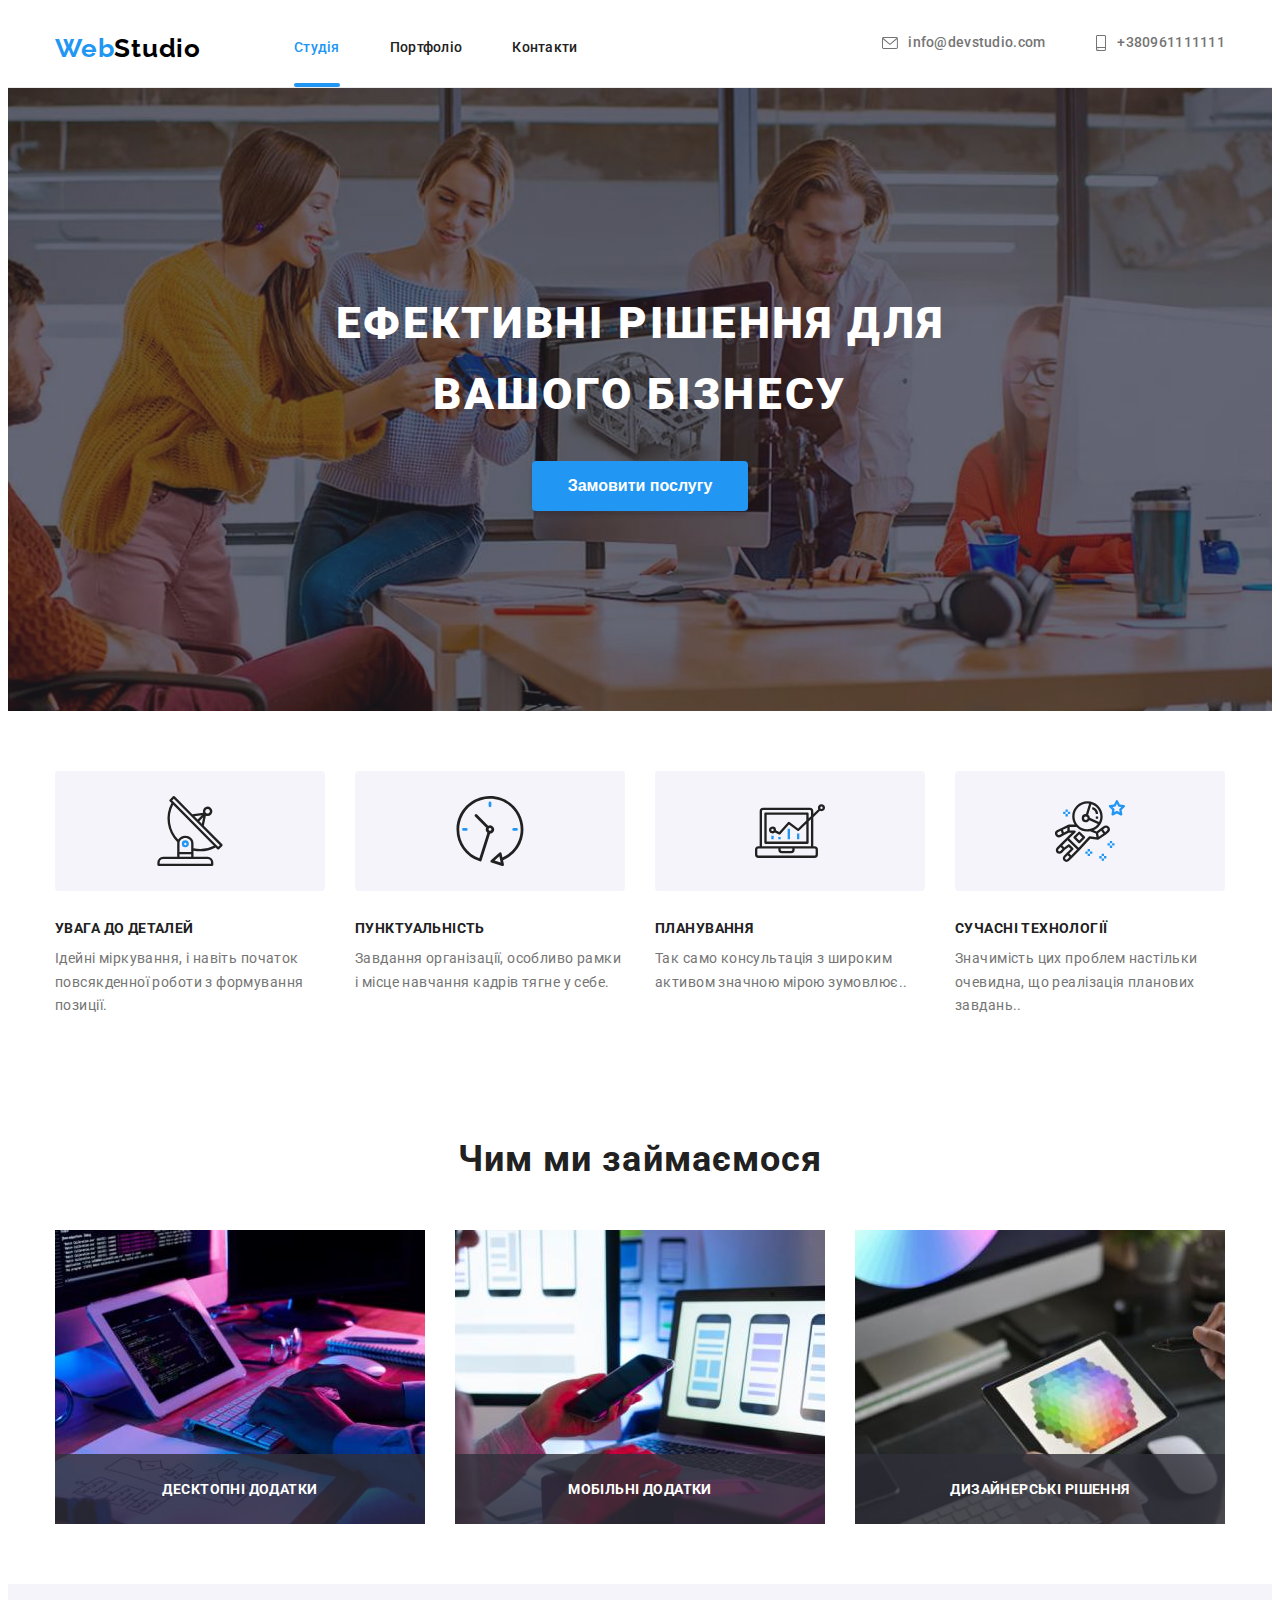
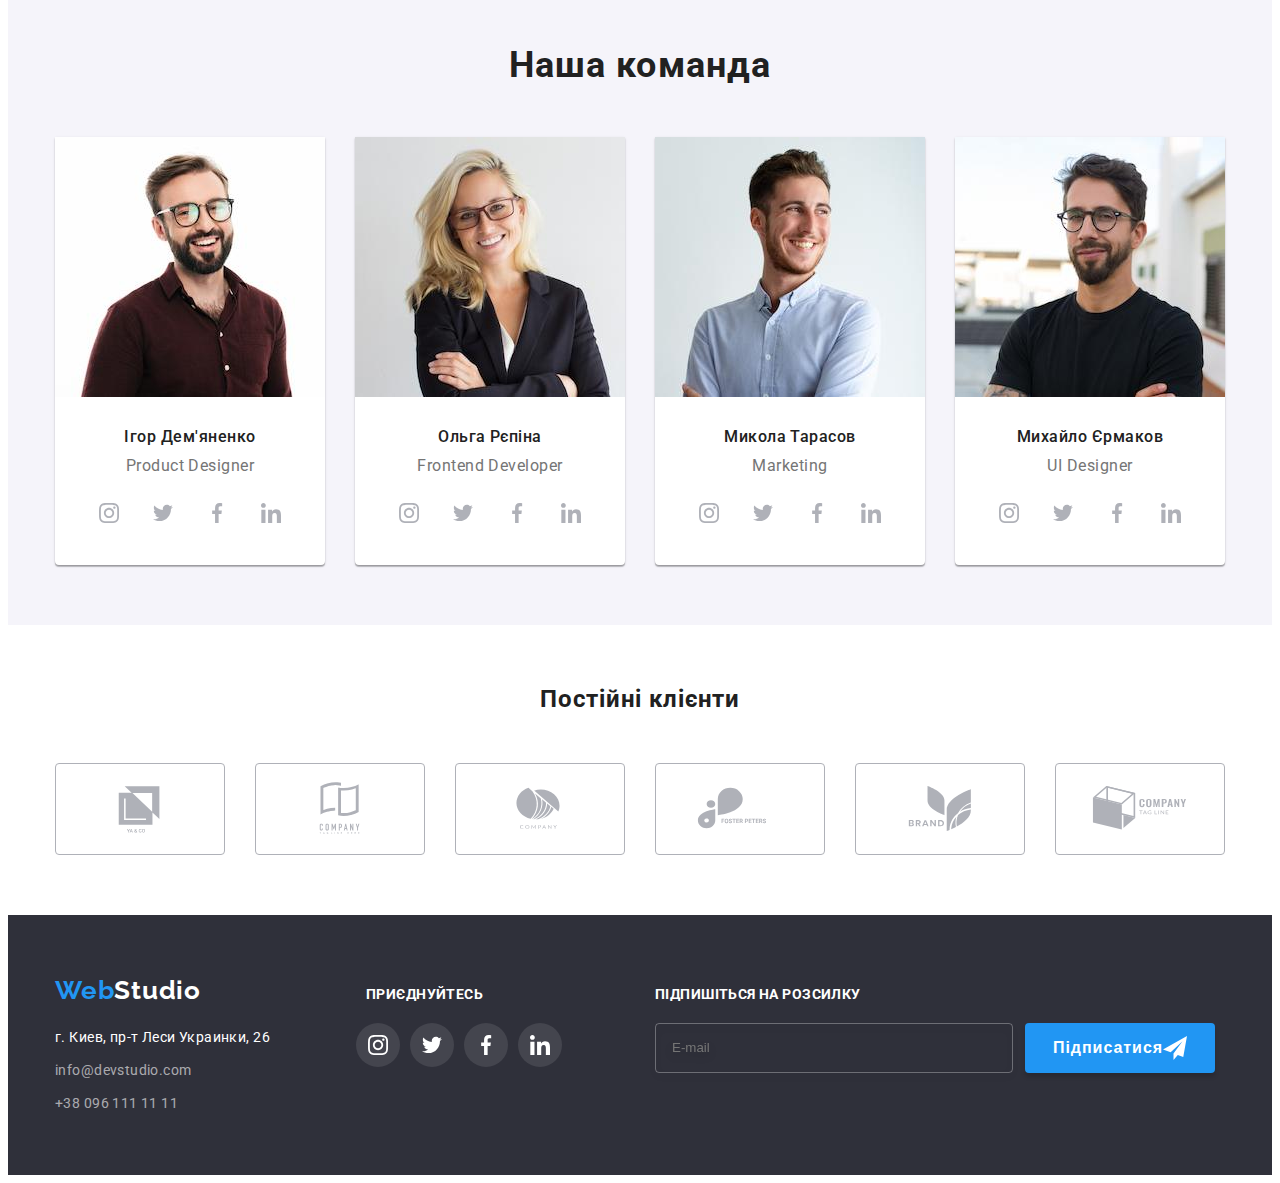
==== commit 2f5b1c99: "fin" ====
--- a/index.html
+++ b/index.html
@@ -39,33 +39,35 @@
                 <button type="button" class="mob-menu-btn" data-menu-open>
                   <svg width="40px" height="40px">
                     <use href="./images/icons.svg#icon-menu"></use>
-                    <use class="" href="./images/icons.svg#icon-close"></use>
                   </svg>
-                 </button>
-                 <div class="mob-menu" data-menu>
-                  <div class="">
-                    <button type="button" class="mob-menu-btn-close" data-menu-close>
-                      <svg width="40px" height="40px">                     
-                        <use class="" href="./images/icons.svg#icon-close"></use>
-                      </svg>
-                     </button>
+                </button>
+                 <div class="mob-menu is-hidden" data-menu>
+                  <div class="container">
+                    <div class="mob-menu-top">
+                      <button type="button" class="mob-menu-btn-close" data-menu-close>
+                        <svg width="40px" height="40px">                     
+                          <use class="" href="./images/icons.svg#icon-close"></use>
+                        </svg>
+                      </button>                 
+                      <ul class="mob-list-menu">
+                        <li class="list-menu"><a href="./index.html" class="list-menu-link">Студія</a></li>
+                        <li class="list-menu"><a href="./portfolio.html" class="list-menu-link">Портфоліо</a></li>
+                        <li class="list-menu"><a href="" class="list-menu-link">Контакти</a></li>
+                      </ul> 
+                    </div>
+                    <div class="mob-menu-bottom">
+                      <ul class="mob-list-info">
+                        <li class="list-info"><a href="tel:+380961111111" class="list-info-tel">+380961111111</a></li>
+                        <li class="list-info"><a href="mailto:info@devstudio.com" class="list-info-mail">info@devstudio.com</a></li>
+                      </ul>
+                      <nav class="mob-list-nav">
+                        <a href="" class="mob-soc">Instagram</a>
+                        <a href="" class="mob-soc">Twitter</a>
+                        <a href="" class="mob-soc">Facebook</a>
+                        <a href="" class="mob-soc">LinkedIn</a>
+                      </nav>    
+                    </div>           
                   </div>
-                  <ul class="mob-list-menu">
-                    <li class="list-menu"><a href="./index.html" class="list-menu-link">Студія</a></li>
-                    <li class="list-menu"><a href="./portfolio.html" class="list-menu-link">Портфоліо</a></li>
-                    <li class="list-menu"><a href="" class="list-menu-link">Контакти</a></li>
-                  </ul> 
-                  <ul class="mob-list-info">
-                    <li class="list-info"><a href="tel:+380961111111" class="list-info-tel">+380961111111</a></li>
-                    <li class="list-info"><a href="mailto:info@devstudio.com" class="list-info-mail">info@devstudio.com</a></li>
-                  </ul>
-                  <nav class="mob-list-nav">
-                    <a href="" class="mob-soc">Instagram</a>
-                    <a href="" class="mob-soc">Twitter</a>
-                    <a href="" class="mob-soc">Facebook</a>
-                    <a href="" class="mob-soc">LinkedIn</a>
-                  </nav>    
-                 </div>
             </nav>
         
           </div>     
--- a/css/main.min.css
+++ b/css/main.min.css
@@ -1 +1 @@
-:root{--primary-background-color:#2F303A;--background-color: #F5F5F5;--primary-color-text:#757575;--button-color:#2196F3;--title-color:#212121;--whrite:#ffffff;--black:#000000;--background-color-team:#F5F4FA;--one-time: 250ms;--two-time: cubic-bezier(0.4, 0, 0.2, 1)}html{box-sizing:border-box}*,::after,::before{box-sizing:inherit}body{font-family:"Roboto",sans-serif;color:var(--primary-color-text);font-weight:400;font-size:14px;line-height:1.71;letter-spacing:.03em}img{margin:0}ul{list-style-type:none;margin:0;padding:0}h1,h2,h3,h4{margin:0}p{margin:0}a{text-decoration:none}img{display:block}.container{max-width:100%;padding-left:15px;padding-right:15px;margin-left:auto;margin-right:auto}@media screen and (min-width: 480px){.container{width:480px}}@media screen and (min-width: 768px){.container{width:768px}}@media screen and (min-width: 1200px){.container{width:1200px}}.section{padding-top:60px;padding-bottom:60px}.header{background-color:var(--whrite);height:80px;border-bottom:1px solid #ececec}.navigation{display:flex;align-items:center}.logo{margin-right:93px;padding-bottom:24px;padding-top:25px;font-family:"Raleway";font-weight:700;font-size:26px;line-height:1.19;color:var(--button-color);text-decoration:none;letter-spacing:.03em}.logo__studio{color:var(--black)}.nav{display:none;gap:50px}.nav__link{font-weight:500;line-height:1.14;letter-spacing:.02em;color:var(--title-color);text-decoration:none;cursor:pointer;transition:color var(--one-time) var(--two-time)}.nav__link:hover,.nav__linkfocus{color:var(--button-color)}.nav__link.active{color:var(--button-color);position:relative}.nav__link.active::after{position:absolute;content:"";display:inline-block;width:100%;height:4px;left:0;bottom:-32px;background-color:var(--button-color);border-radius:2px}.info{display:none;gap:50px;margin-left:auto;padding-inline-start:0px;list-style-type:none;justify-content:center;align-items:center}.info__link{display:flex;justify-content:center;align-items:center;font-weight:500;font-size:14px;line-height:1.14;letter-spacing:.02em;color:var(--primary-color-text);text-decoration:none;cursor:pointer;transition:color var(--one-time) var(--two-time)}.info__link:hover,.info__link:focus{color:var(--button-color)}.info__icon{display:flex;align-items:center}.svg{fill:currentColor;margin-right:10px}.mob-menu-btn{background-color:rgba(0,0,0,0);border:none;display:block;margin-left:auto}.mob-menu-btn-close{background-color:rgba(0,0,0,0);border:none;display:block;margin-left:auto;margin-top:10px}.mob-menu{position:fixed;top:0;width:100vw;height:100vh;background-color:#fff;left:0}.mob-menu.is-open{transform:translateX(0);opacity:1;z-index:10}.mob-list-menu{font-weight:500;font-size:40px;line-height:47px;letter-spacing:.02em;text-align:left;margin-left:40px}.mob-list-info{margin-top:302px;margin-left:40px}.list-info-tel{font-weight:500;font-size:34px;line-height:1.17;letter-spacing:.02em;color:#757575}.list-info-tel:hover,.list-info-tel:focus{color:#2196f3}.list-info-mail{font-weight:500;font-size:24px;line-height:28px;letter-spacing:.02em;color:#757575}.list-info-mail:hover,.list-info-mail:focus{color:#2196f3}.mob-list-nav{margin-left:40px;margin-top:64px}.list-menu:not(:last-child){margin-bottom:32px}.list-menu-link{color:#212121}.list-menu-link:hover,.list-menu-link:focus{color:#2196f3}.list-info:not(:last-child){margin-bottom:32px}.mob-soc{font-weight:500;font-size:18px;line-height:1.22;letter-spacing:.02em;color:#2196f3;border:1px solid rgba(33,33,33,.2);transform:rotate(90deg)}.hero{margin-left:auto;margin-right:auto;width:100%;background-color:var(--primary-background-color);text-align:center;background-image:linear-gradient(to right, rgba(47, 48, 58, 0.4), rgba(47, 48, 58, 0.4)),url(../images/hero-img.jpg);background-repeat:no-repeat;background-size:cover;background-position:center}@media screen and (min-width: 1200px){.hero{max-width:1600px;padding-top:200px;padding-bottom:200px}}.hero__title{font-weight:900;font-size:20px;line-height:1.36;letter-spacing:.06em;text-transform:uppercase;color:var(--whrite);margin:auto}@media screen and (min-width: 480px){.hero__title{font-size:26px}}@media screen and (min-width: 768px){.hero__title{line-height:1.62;width:360px}}@media screen and (min-width: 1200px){.hero__title{width:696px;font-size:44px}}.button{padding:8px 16px;font-weight:700;line-height:1.6;color:var(--whrite);background-color:var(--button-color);box-shadow:0px 4px 4px rgba(0,0,0,.15);border-radius:4px;cursor:pointer;margin-top:30px;border:0}@media screen and (min-width: 480px){.button{font-size:16px;line-height:1.88;padding:10px 24px}}@media screen and (min-width: 1200px){.button{padding:10px 36px;font-size:16px;line-height:1.88}}.futures{display:flex;gap:30px;flex-wrap:wrap}.futures-item{width:100%}@media screen and (min-width: 768px){.futures-item{width:calc((100% - 30px)/2)}}@media screen and (min-width: 1200px){.futures-item{width:270px}}.futures-item__title{text-align:center;color:#212121;font-weight:700;font-size:14px;line-height:1.14;text-transform:uppercase;margin-bottom:10px}@media screen and (min-width: 1200px){.futures-item__title{text-align:left}}.futures-item__text{color:var(--primary-text-color);font-size:14px;line-height:1.71;width:100%;margin:0px}@media screen and (min-width: 1200px){.futures-item__text{width:270px}}.futures-item::before{display:block;content:"";height:120px;background-color:var(--third-bg-color);background-size:70px 70px;background-repeat:no-repeat;background-position:center;margin-bottom:30px;border-radius:4px}.futures-item:nth-child(1)::before{background-image:url(../images/antenna.svg);background-color:#f5f4fa;width:100%}@media screen and (min-width: 1200px){.futures-item:nth-child(1)::before{width:270px}}.futures-item:nth-child(2)::before{background-image:url(../images/clock.svg);background-color:#f5f4fa;width:100%}@media screen and (min-width: 1200px){.futures-item:nth-child(2)::before{width:270px}}.futures-item:nth-child(3)::before{background-image:url(../images/diagram.svg);background-color:#f5f4fa;width:100%}@media screen and (min-width: 1200px){.futures-item:nth-child(3)::before{width:270px}}.futures-item:nth-child(4)::before{background-image:url(../images/astronaut.svg);background-color:#f5f4fa;width:100%}@media screen and (min-width: 1200px){.futures-item:nth-child(4)::before{width:270px}}.ninja{position:absolute;top:-9999px;left:-9999px}.work{display:flex;gap:30px;justify-content:center}@media screen and (max-width: 480px){.work{display:none}}@media screen and (max-width: 768px){.work{display:none}}@media screen and (max-width: 1200px){.work{display:none}}.title-work{font-weight:700;font-size:36px;line-height:1.17;text-align:center;letter-spacing:.03em;color:var(--title-color);margin-bottom:50px}.work__img{display:block;position:relative}.work__info{position:absolute;bottom:0;width:100%;height:70px;display:flex;justify-content:center;align-items:center;background-color:rgba(47,48,58,.8)}.work__title{font-weight:700;font-size:14px;line-height:1.14px;text-transform:uppercase;text-align:center;color:var(--whrite)}.team-list{flex-wrap:wrap;display:flex;gap:30px;margin-top:50px;justify-content:center}.team{background-color:#f5f4fa;margin-left:auto;margin-right:auto;color:var(--background-color-team)}.team-title{text-align:center;font-weight:700;font-size:24px;line-height:1.17;letter-spacing:.03em;color:var(--title-color)}@media screen and (min-width: 1200px){.team-title{font-size:36px}}.name-developer{font-family:"Roboto";font-style:normal;font-weight:500;font-size:16px;line-height:1.19;letter-spacing:.03em;color:var(--title-color);text-align:center;margin-top:30px}.professions{font-size:16px;line-height:1.19;letter-spacing:.03em;color:var(--primary-color-text);text-align:center;margin-top:10px}.developer{background-color:var(--whrite);width:100%;box-shadow:0px 1px 3px rgba(0,0,0,.12),0px 1px 1px rgba(0,0,0,.14),0px 2px 1px rgba(0,0,0,.2);border-radius:0px 0px 4px 4px;padding-bottom:30px}@media screen and (min-width: 768px){.developer{width:calc((100% - 30px)/2)}}@media screen and (min-width: 1200px){.developer{width:270px}}.team-soc-item{width:44px;height:44px}.team-soc-list{display:flex;align-items:center;justify-content:center;padding-top:16px;gap:10px}.team-soc-link{background-color:#fff;border-radius:50px;display:flex;justify-content:center;align-items:center;width:44px;height:44px;transition:background-color var(--one-time) var(--two-time)}.team-soc-link:hover{background-color:#2196f3}.team-soc-icon{fill:#afb1b8;transition:fill var(--one-time) var(--two-time)}.team-soc-link:hover .team-soc-icon{fill:#fff}.developer-img{width:100%}.clients{flex-wrap:wrap;display:flex;gap:30px;margin-top:50px;cursor:pointer}.company{width:calc((100% - 30px)/2)}@media screen and (min-width: 768px){.company{width:calc((100% - 60px)/3)}}@media screen and (min-width: 1200px){.company{width:170px}}.clients-title{font-weight:700;font-size:24px;line-height:1.17;text-align:center;letter-spacing:.03em;color:var(--title-color)}.link-clients{border-radius:4px;border:1px gray solid;border-color:#afb1b8;height:92px;width:100%;display:flex;justify-content:center;align-items:center;transition:border-color var(--one-time) var(--two-time)}.link-clients:hover{border-color:var(--button-color)}@media screen and (min-width: 1200px){.link-clients{width:170px}}.svg-fill{fill:#afb1b8;transition:fill var(--one-time) var(--two-time)}.svg-fill:hover{fill:#2196f3}.link-clients:hover .svg-fill{fill:var(--button-color)}.main-footer{display:flex;align-items:baseline;flex-wrap:wrap;text-align:center}@media screen and (min-width: 480px){.main-footer{flex-wrap:wrap;text-align:center}}@media screen and (min-width: 768px){.main-footer{flex-wrap:wrap;text-align:center}}.footer{background-color:var(--primary-background-color);padding-top:60px;padding-bottom:60px;text-align:left}@media screen and (min-width: 1200px){.footer{padding-top:0px;padding-bottom:0px}}.footer-block{width:100%;padding-bottom:60px}@media screen and (min-width: 768px){.footer-block{width:50%}}@media screen and (min-width: 1200px){.footer-block{width:231px}}@media screen and (min-width: 1200px){.footer-block{width:231px;text-align:left;padding-top:60px;padding-right:70px}}.logo-footer{font-family:"Raleway";font-weight:700;font-size:26px;line-height:1.19;color:var(--button-color);text-decoration:none;letter-spacing:.03em;display:block;margin-bottom:20px}.footer-studio{color:var(--whrite)}@media screen and (min-width: 1200px){.adress-list{width:231px}}.adress{font-size:14px;line-height:1.71;letter-spacing:.03em;color:var(--whrite);text-decoration:none;font-style:normal;transition:color var(--one-time) var(--two-time)}.adress:hover,.adress:focus{color:var(--button-color)}.info-footer{font-size:14px;line-height:1.71;letter-spacing:.03em;color:rgba(255,255,255,.6);text-decoration:none;font-style:normal;transition:color var(--one-time) var(--two-time)}.info-footer:hover,.info-footer:focus{color:var(--button-color)}.footer-block-one{width:100%;height:80px;margin-bottom:60px}@media screen and (min-width: 768px){.footer-block-one{width:50%}}@media screen and (min-width: 1200px){.footer-block-one{width:206px;margin-left:70px;text-align:left}}.footer-soc-list{display:flex;padding-inline-start:0px;list-style-type:none;justify-content:center;align-items:center;gap:10px}.footer-soc-item{width:44px;height:44px}.footer-soc-link{width:100%;height:100%;display:flex;justify-content:center;align-items:center;border-radius:50%;background:rgba(255,255,255,.1);color:var(--whrite)}.footer-soc-title{font-family:"Roboto";font-style:normal;font-weight:700;font-size:14px;line-height:1.14;letter-spacing:.03em;text-transform:uppercase;color:#fff;margin-bottom:20px;margin-left:10px}.footer-soc-link{background-color:rgba(255,255,255,.1);border-radius:50px;transition:background-color var(--one-time) var(--two-time)}.footer-soc-link:hover,.footer-soc-link:focus{background-color:#2196f3}.footer-block-tree{width:100%}@media screen and (min-width: 1200px){.footer-block-tree{width:570px;margin-left:93px;text-align:left;padding:0px}}.block-tree-title{font-weight:700;font-size:14px;line-height:1.14;letter-spacing:.03em;text-transform:uppercase;color:var(--whrite);padding-bottom:20px}.footer-sub-input{width:100%;height:50px;background-color:rgba(0,0,0,0);border:1px solid rgba(255,255,255,.3);filter:drop-shadow(0px 4px 4px rgba(0, 0, 0, 0.15));border-radius:4px;padding-left:16px;color:var(--whrite);margin-bottom:20px}@media screen and (min-width: 768px){.footer-sub-input{width:450px}}@media screen and (min-width: 1200px){.footer-sub-input{width:358px;margin-bottom:0px}}.subscribe-btn{border:0;color:var(--whrite);background-color:var(--button-color);box-shadow:0px 4px 4px rgba(0,0,0,.15);border-radius:4px;cursor:pointer;font-weight:700;font-size:16px;line-height:1.88;display:flex;align-items:center;text-align:center;letter-spacing:.06em;padding:10px 28px;margin-left:12px}.footer-form{display:flex}@media screen and (max-width: 480px){.footer-form{align-items:center;flex-direction:column;flex-wrap:wrap}}@media screen and (max-width: 768px){.footer-form{align-items:center;flex-direction:column;flex-wrap:wrap}}@media screen and (max-width: 1199px){.footer-form{align-items:center;flex-direction:column;flex-wrap:wrap}}.portfolio{background-color:var(--whrite)}.portfolio-title{position:absolute;top:-9999px;left:-9999px}.button-list{display:flex;gap:8px;justify-content:center;padding-inline-start:0px;margin-bottom:50px}.filter-list{display:flex;flex-wrap:wrap;list-style-type:none;padding-inline-start:0px;gap:30px}.list-img{width:370px}.filter-text{padding:20px 24px;border:1px solid #eee;border-top:0px}.filter-text-one{font-weight:400;font-size:16px;line-height:1.88;letter-spacing:.03em;color:var(--primary-color-text)}.adress-text:not(:last-child){margin-bottom:9px}.list-img-link{display:block;transition:box-shadow var(--one-time) var(--two-time)}.list-img-link:hover,.list-img-link:focus{box-shadow:0px 1px 1px rgba(0,0,0,.12),0px 4px 4px rgba(0,0,0,.06),1px 4px 6px rgba(0,0,0,.16)}.filter-button{background-color:#f5f4fa;border-radius:4px;font-weight:500;font-size:16px;line-height:1.62;text-align:center;letter-spacing:.03em;cursor:pointer;color:var(--title-color);border:0;padding:6px 22px;transition:background-color var(--one-time) var(--two-time),box-shadow var(--one-time) var(--two-time),color var(--one-time) var(--two-time)}.filter-button:hover,.filter-button:focus{background-color:var(--button-color);color:var(--whrite);box-shadow:0px 3px 1px rgba(0,0,0,.1),0px 1px 2px rgba(0,0,0,.08),0px 2px 2px rgba(0,0,0,.12);border-radius:4px}.portfolio .filter-title{font-weight:700;font-size:18px;line-height:2;letter-spacing:.06em;color:var(--title-color)}.portfolio .filter-list{font-weight:400;font-size:16px;line-height:1.88;letter-spacing:.03em;color:var(--primary-color-text)}.nav-info{display:flex;gap:50px;margin-left:auto}.nav-info .link{font-weight:500;font-size:14px;line-height:1.14;letter-spacing:.02em;color:var(--primary-color-text);text-decoration:none;cursor:pointer;transition:color var(--one-time) var(--two-time)}.nav-info .link:hover,.nav-info .link:focus{color:var(--button-color)}.list-portfolio{position:relative;width:370px;height:294px;overflow:hidden}.web-site{position:absolute;top:0;left:0;width:100%;height:100%;transform:translateY(100%);font-style:normal;font-weight:400;font-size:18px;line-height:1.555;letter-spacing:.03em;padding:63px 24px;color:var(--whrite);background-color:rgba(33,150,243,.9);transition:transform var(--one-time) var(--two-time)}.list-img-link:hover .web-site,.list-img-link:focus .web-site{transform:translateY(0%)}.backdrop{position:fixed;top:0;left:0;opacity:1;width:100%;height:100%;background-color:rgba(0,0,0,.2);transition:visibility 700ms,opacity 700ms var(--two-time)}.backdrop.is-hidden{opacity:0;pointer-events:none;visibility:hidden}.backdrop.is-hidden .modal{transform:translate(0%, -100%) scale(0)}.modal{position:relative;top:50%;left:50%;width:450px;height:609px;transform:translate(-50%, -50%) scale(1);background-color:#fff;border:1px solid rgba(0,0,0,.1);box-shadow:0px 1px 3px rgba(0,0,0,.12),0px 1px 1px rgba(0,0,0,.14),0px 2px 1px rgba(0,0,0,.2);border-radius:4px;padding:40px;transition:transform 700ms}@media screen and (min-width: 1200px){.modal{width:528px;height:581px}}.modal-close-btn{position:absolute;width:30px;height:30px;border-radius:50%;display:flex;justify-content:center;align-items:center;top:8px;right:8px;background-color:var(--whrite);border:1px solid rgba(0,0,0,.1);cursor:pointer}.close-icon{transition:fill var(--one-time) var(--two-time)}.close-icon:hover,.close-icon:focus{fill:var(--button-color)}.modal-text{font-family:"Roboto";font-style:normal;font-weight:700;font-size:20px;line-height:1.15;text-align:center;letter-spacing:.03em;color:var(--title-color);margin-bottom:12px}.modal-label{display:block;margin-bottom:4px;font-weight:400;font-size:12px;line-height:1.166;letter-spacing:.01em;color:var(--title-color)}.modal-input{width:370px;height:40px;padding:11px 42px;outline:none;border:1px solid rgba(33,33,33,.2);border-radius:4px;cursor:pointer;transition:border-color var(--one-time) var(--two-time)}.modal-input:focus,.modal-input:hover{border-color:var(--button-color)}@media screen and (min-width: 1200px){.modal-input{width:448px}}.input-box{position:relative}.input-icon{position:absolute;top:11px;left:12px;transition:fill var(--one-time) var(--two-time)}.modal-input:focus+.input-icon,.modal-input:hover+.input-icon{fill:var(--button-color)}.modal-item{margin-bottom:10px}.modal-comment{width:370px;height:120px;padding:12px 16px;resize:none;font-style:normal;font-size:12px;line-height:1.166;letter-spacing:.01em;color:#000;outline:none;border:1px solid rgba(33,33,33,.2);border-radius:4px;transition:border-color var(--one-time) var(--two-time)}.modal-comment:focus,.modal-comment:hover{border-color:var(--button-color)}@media screen and (min-width: 1200px){.modal-comment{width:448px}}.checkbox{display:flex;justify-content:center;align-items:center;margin-bottom:30px}.checkbox-icon{display:flex;justify-content:center;align-items:center;margin-right:7px;width:16px;height:15px;border:.2px solid var(--title-color);border-radius:2px;background-color:rgba(0,0,0,0)}.modal-checkbox:checked+.checkbox-icon{border:rgba(0,0,0,0);background-color:var(--button-color);background-image:url(../images/Vector.svg);background-repeat:no-repeat;background-position:center;background-size:11px 8px;background-origin:border-box}.checkbox-text{display:block;font-style:normal;font-weight:400;font-size:12px;line-height:1.16}.checkbox-link{color:var(--button-color);border-bottom:1px solid var(--button-color)}.modal-button{font-style:normal;font-weight:700;font-size:16px;line-height:1.88;display:flex;align-items:center;text-align:center;letter-spacing:.06em;margin:0 auto;padding:10px 52px;border-color:rgba(0,0,0,0);border-radius:4px;box-shadow:0px 4px 4px rgba(0,0,0,.15);background-color:var(--button-color);color:var(--whrite);cursor:pointer}.modal-checkbox{-webkit-appearance:none;-moz-appearance:none}/*# sourceMappingURL=main.min.css.map */+:root{--primary-background-color:#2F303A;--background-color: #F5F5F5;--primary-color-text:#757575;--button-color:#2196F3;--title-color:#212121;--whrite:#ffffff;--black:#000000;--background-color-team:#F5F4FA;--one-time: 250ms;--two-time: cubic-bezier(0.4, 0, 0.2, 1)}html{box-sizing:border-box}*,::after,::before{box-sizing:inherit}body{font-family:"Roboto",sans-serif;color:var(--primary-color-text);font-weight:400;font-size:14px;line-height:1.71;letter-spacing:.03em}img{margin:0}ul{list-style-type:none;margin:0;padding:0}h1,h2,h3,h4{margin:0}p{margin:0}a{text-decoration:none}img{display:block}.container{max-width:100%;padding-left:15px;padding-right:15px;margin-left:auto;margin-right:auto}@media screen and (min-width: 480px){.container{width:480px}}@media screen and (min-width: 768px){.container{width:768px}}@media screen and (min-width: 1200px){.container{width:1200px}}.section{padding-top:60px;padding-bottom:60px}.header{background-color:var(--whrite);height:80px;border-bottom:1px solid #ececec}.navigation{display:flex;align-items:center}.logo{margin-right:93px;padding-bottom:24px;padding-top:25px;font-family:"Raleway";font-weight:700;font-size:26px;line-height:1.19;color:var(--button-color);text-decoration:none;letter-spacing:.03em}.logo__studio{color:var(--black)}.nav{display:none;gap:50px}@media screen and (min-width: 768px){.nav{display:flex}}.nav__link{font-weight:500;line-height:1.14;letter-spacing:.02em;color:var(--title-color);text-decoration:none;cursor:pointer;transition:color var(--one-time) var(--two-time)}.nav__link:hover,.nav__linkfocus{color:var(--button-color)}.nav__link.active{color:var(--button-color);position:relative}.nav__link.active::after{position:absolute;content:"";display:inline-block;width:100%;height:4px;left:0;bottom:-32px;background-color:var(--button-color);border-radius:2px}.info{display:none;gap:50px;margin-left:auto;padding-inline-start:0px;list-style-type:none;justify-content:center;align-items:center}@media screen and (min-width: 768px){.info{display:block}}@media screen and (min-width: 1200px){.info{display:flex}}.info__link{display:flex;justify-content:center;align-items:center;font-weight:500;font-size:14px;line-height:1.14;letter-spacing:.02em;color:var(--primary-color-text);text-decoration:none;cursor:pointer;transition:color var(--one-time) var(--two-time)}.info__link:hover,.info__link:focus{color:var(--button-color)}.info__icon{display:flex;align-items:center}@media screen and (min-width: 768px){.info__icon{margin-bottom:10px}}.svg{fill:currentColor;margin-right:10px}.mob-menu-btn{background-color:rgba(0,0,0,0);border:none;display:block;margin-left:auto}@media screen and (min-width: 768px){.mob-menu-btn{display:none}}.mob-menu-btn-close{background-color:rgba(0,0,0,0);border:none;display:block;margin-left:auto;margin-top:10px}.mob-menu-btn-close:hover,.mob-menu-btn-close:focus{fill:var(--button-color)}.mob-menu{position:fixed;top:0;width:100vw;height:100vh;background-color:#fff;z-index:1;left:0}.mob-menu>.container{display:flex;flex-direction:column;height:100%;justify-content:space-between}.mob-list-menu{font-weight:500;font-size:40px;line-height:47px;letter-spacing:.02em;text-align:left;margin-left:40px}.mob-list-info{margin-top:42px;margin-left:40px}.list-info-tel{font-weight:500;font-size:34px;line-height:1.17;letter-spacing:.02em;color:#757575}.list-info-tel:hover,.list-info-tel:focus{color:#2196f3}.list-info-mail{font-weight:500;font-size:24px;line-height:28px;letter-spacing:.02em;color:#757575}.list-info-mail:hover,.list-info-mail:focus{color:#2196f3}.mob-list-nav{margin-left:40px;margin-top:64px;margin-bottom:40px}.list-menu:not(:last-child){margin-bottom:32px}.list-menu-link{color:#212121}.list-menu-link:hover,.list-menu-link:focus{color:#2196f3}.list-info:not(:last-child){margin-bottom:32px}.mob-soc{font-weight:500;font-size:18px;line-height:1.22;letter-spacing:.02em;color:#2196f3;padding-left:10px;padding-right:10px}.mob-soc:not(:last-child){border-right:1px solid rgba(33,33,33,.2)}.mob-menu.is-hidden{opacity:0;pointer-events:none;visibility:hidden;transform:translate(0%, -100%) scale(0)}.hero{margin-left:auto;margin-right:auto;width:100%;background-color:var(--primary-background-color);text-align:center;background-image:linear-gradient(to right, rgba(47, 48, 58, 0.4), rgba(47, 48, 58, 0.4)),url(/images/mobile-hero.jpg);background-repeat:no-repeat;background-size:cover;background-position:center}@media(min-device-pixel-ratio: 2),(min-resolution: 192dpi),(min-resolution: 2dppx){.hero{background-image:linear-gradient(to right, rgba(47, 48, 58, 0.4), rgba(47, 48, 58, 0.4)),url(/images/mobile-hero-2x.jpg)}}@media screen and (min-width: 768px){.hero{background-image:linear-gradient(to right, rgba(47, 48, 58, 0.4), rgba(47, 48, 58, 0.4)),url(/images/tablet-hero.jpg);padding-top:118px;padding-bottom:118px}}@media screen and (min-width: 768px)and (min-device-pixel-ratio: 2),screen and (min-width: 768px)and (min-resolution: 192dpi),screen and (min-width: 768px)and (min-resolution: 2dppx){.hero{background-image:linear-gradient(to right, rgba(47, 48, 58, 0.4), rgba(47, 48, 58, 0.4)),url(/images/tablet-hero-2x.jpg)}}@media screen and (min-width: 1200px){.hero{background-image:linear-gradient(to right, rgba(47, 48, 58, 0.4), rgba(47, 48, 58, 0.4)),url(/images/hero-img.jpg);max-width:1600px;padding-top:200px;padding-bottom:200px}}@media screen and (min-width: 1200px)and (min-device-pixel-ratio: 2),screen and (min-width: 1200px)and (min-resolution: 192dpi),screen and (min-width: 1200px)and (min-resolution: 2dppx){.hero{background-image:linear-gradient(to right, rgba(47, 48, 58, 0.4), rgba(47, 48, 58, 0.4)),url(/images/desctop-hero-2x.jpg)}}.hero__title{font-weight:900;font-size:20px;line-height:1.36;letter-spacing:.06em;text-transform:uppercase;color:var(--whrite);margin:auto}@media screen and (min-width: 480px){.hero__title{font-size:26px}}@media screen and (min-width: 768px){.hero__title{line-height:1.62;width:360px}}@media screen and (min-width: 1200px){.hero__title{width:696px;font-size:44px}}.button{padding:8px 16px;font-weight:700;line-height:1.6;color:var(--whrite);background-color:var(--button-color);box-shadow:0px 4px 4px rgba(0,0,0,.15);border-radius:4px;cursor:pointer;margin-top:30px;border:0}@media screen and (min-width: 480px){.button{font-size:16px;line-height:1.88;padding:10px 24px}}@media screen and (min-width: 1200px){.button{padding:10px 36px;font-size:16px;line-height:1.88}}.futures{display:flex;gap:30px;flex-wrap:wrap}.futures-item{width:100%}@media screen and (min-width: 768px){.futures-item{width:calc((100% - 30px)/2)}}@media screen and (min-width: 1200px){.futures-item{width:270px}}.futures-item__title{text-align:center;color:#212121;font-weight:700;font-size:14px;line-height:1.14;text-transform:uppercase;margin-bottom:10px}@media screen and (min-width: 1200px){.futures-item__title{text-align:left}}.futures-item__text{color:var(--primary-text-color);font-size:14px;line-height:1.71;width:100%;margin:0px}@media screen and (min-width: 1200px){.futures-item__text{width:270px}}.futures-item::before{display:block;content:"";height:120px;background-color:var(--third-bg-color);background-size:70px 70px;background-repeat:no-repeat;background-position:center;margin-bottom:30px;border-radius:4px}.futures-item:nth-child(1)::before{background-image:url(../images/antenna.svg);background-color:#f5f4fa;width:100%}@media screen and (min-width: 1200px){.futures-item:nth-child(1)::before{width:270px}}.futures-item:nth-child(2)::before{background-image:url(../images/clock.svg);background-color:#f5f4fa;width:100%}@media screen and (min-width: 1200px){.futures-item:nth-child(2)::before{width:270px}}.futures-item:nth-child(3)::before{background-image:url(../images/diagram.svg);background-color:#f5f4fa;width:100%}@media screen and (min-width: 1200px){.futures-item:nth-child(3)::before{width:270px}}.futures-item:nth-child(4)::before{background-image:url(../images/astronaut.svg);background-color:#f5f4fa;width:100%}@media screen and (min-width: 1200px){.futures-item:nth-child(4)::before{width:270px}}.ninja{position:absolute;top:-9999px;left:-9999px}.work{display:flex;gap:30px;justify-content:center}@media screen and (max-width: 480px){.work{display:none}}@media screen and (max-width: 768px){.work{display:none}}@media screen and (max-width: 1200px){.work{display:none}}.title-work{font-weight:700;font-size:36px;line-height:1.17;text-align:center;letter-spacing:.03em;color:var(--title-color);margin-bottom:50px}.work__img{display:block;position:relative}.work__info{position:absolute;bottom:0;width:100%;height:70px;display:flex;justify-content:center;align-items:center;background-color:rgba(47,48,58,.8)}.work__title{font-weight:700;font-size:14px;line-height:1.14px;text-transform:uppercase;text-align:center;color:var(--whrite)}.team-list{flex-wrap:wrap;display:flex;gap:30px;margin-top:50px;justify-content:center}.team{background-color:#f5f4fa;margin-left:auto;margin-right:auto;color:var(--background-color-team)}.team-title{text-align:center;font-weight:700;font-size:24px;line-height:1.17;letter-spacing:.03em;color:var(--title-color)}@media screen and (min-width: 1200px){.team-title{font-size:36px}}.name-developer{font-family:"Roboto";font-style:normal;font-weight:500;font-size:16px;line-height:1.19;letter-spacing:.03em;color:var(--title-color);text-align:center;margin-top:30px}.professions{font-size:16px;line-height:1.19;letter-spacing:.03em;color:var(--primary-color-text);text-align:center;margin-top:10px}.developer{background-color:var(--whrite);width:100%;box-shadow:0px 1px 3px rgba(0,0,0,.12),0px 1px 1px rgba(0,0,0,.14),0px 2px 1px rgba(0,0,0,.2);border-radius:0px 0px 4px 4px;padding-bottom:30px}@media screen and (min-width: 768px){.developer{width:calc((100% - 30px)/2)}}@media screen and (min-width: 1200px){.developer{width:270px}}.team-soc-item{width:44px;height:44px}.team-soc-list{display:flex;align-items:center;justify-content:center;padding-top:16px;gap:10px}.team-soc-link{background-color:#fff;border-radius:50px;display:flex;justify-content:center;align-items:center;width:44px;height:44px;transition:background-color var(--one-time) var(--two-time)}.team-soc-link:hover{background-color:#2196f3}.team-soc-icon{fill:#afb1b8;transition:fill var(--one-time) var(--two-time)}.team-soc-link:hover .team-soc-icon{fill:#fff}.developer-img{width:100%}.clients{flex-wrap:wrap;display:flex;gap:30px;margin-top:50px;cursor:pointer}.company{width:calc((100% - 30px)/2)}@media screen and (min-width: 768px){.company{width:calc((100% - 60px)/3)}}@media screen and (min-width: 1200px){.company{width:170px}}.clients-title{font-weight:700;font-size:24px;line-height:1.17;text-align:center;letter-spacing:.03em;color:var(--title-color)}.link-clients{border-radius:4px;border:1px gray solid;border-color:#afb1b8;height:92px;width:100%;display:flex;justify-content:center;align-items:center;transition:border-color var(--one-time) var(--two-time)}.link-clients:hover{border-color:var(--button-color)}@media screen and (min-width: 1200px){.link-clients{width:170px}}.svg-fill{fill:#afb1b8;transition:fill var(--one-time) var(--two-time)}.svg-fill:hover{fill:#2196f3}.link-clients:hover .svg-fill{fill:var(--button-color)}.main-footer{display:flex;align-items:baseline;flex-wrap:wrap;text-align:center}@media screen and (min-width: 480px){.main-footer{flex-wrap:wrap;text-align:center}}@media screen and (min-width: 768px){.main-footer{flex-wrap:wrap;text-align:center}}.footer{background-color:var(--primary-background-color);padding-top:60px;padding-bottom:60px;text-align:left}@media screen and (min-width: 1200px){.footer{padding-top:0px;padding-bottom:0px}}.footer-block{width:100%;padding-bottom:60px}@media screen and (min-width: 768px){.footer-block{width:50%}}@media screen and (min-width: 1200px){.footer-block{width:231px}}@media screen and (min-width: 1200px){.footer-block{width:231px;text-align:left;padding-top:60px;padding-right:70px}}.logo-footer{font-family:"Raleway";font-weight:700;font-size:26px;line-height:1.19;color:var(--button-color);text-decoration:none;letter-spacing:.03em;display:block;margin-bottom:20px}.footer-studio{color:var(--whrite)}@media screen and (min-width: 1200px){.adress-list{width:231px}}.adress{font-size:14px;line-height:1.71;letter-spacing:.03em;color:var(--whrite);text-decoration:none;font-style:normal;transition:color var(--one-time) var(--two-time)}.adress:hover,.adress:focus{color:var(--button-color)}.info-footer{font-size:14px;line-height:1.71;letter-spacing:.03em;color:rgba(255,255,255,.6);text-decoration:none;font-style:normal;transition:color var(--one-time) var(--two-time)}.info-footer:hover,.info-footer:focus{color:var(--button-color)}.footer-block-one{width:100%;height:80px;margin-bottom:60px}@media screen and (min-width: 768px){.footer-block-one{width:50%}}@media screen and (min-width: 1200px){.footer-block-one{width:206px;margin-left:70px;text-align:left}}.footer-soc-list{display:flex;padding-inline-start:0px;list-style-type:none;justify-content:center;align-items:center;gap:10px}.footer-soc-item{width:44px;height:44px}.footer-soc-link{width:100%;height:100%;display:flex;justify-content:center;align-items:center;border-radius:50%;background:rgba(255,255,255,.1);color:var(--whrite)}.footer-soc-title{font-family:"Roboto";font-style:normal;font-weight:700;font-size:14px;line-height:1.14;letter-spacing:.03em;text-transform:uppercase;color:#fff;margin-bottom:20px;margin-left:10px}.footer-soc-link{background-color:rgba(255,255,255,.1);border-radius:50px;transition:background-color var(--one-time) var(--two-time)}.footer-soc-link:hover,.footer-soc-link:focus{background-color:#2196f3}.footer-block-tree{width:100%}@media screen and (min-width: 1200px){.footer-block-tree{width:570px;margin-left:93px;text-align:left;padding:0px}}.block-tree-title{font-weight:700;font-size:14px;line-height:1.14;letter-spacing:.03em;text-transform:uppercase;color:var(--whrite);padding-bottom:20px}.footer-sub-input{width:100%;height:50px;background-color:rgba(0,0,0,0);border:1px solid rgba(255,255,255,.3);filter:drop-shadow(0px 4px 4px rgba(0, 0, 0, 0.15));border-radius:4px;padding-left:16px;color:var(--whrite);margin-bottom:20px}@media screen and (min-width: 768px){.footer-sub-input{width:450px}}@media screen and (min-width: 1200px){.footer-sub-input{width:358px;margin-bottom:0px}}.subscribe-btn{border:0;color:var(--whrite);background-color:var(--button-color);box-shadow:0px 4px 4px rgba(0,0,0,.15);border-radius:4px;cursor:pointer;font-weight:700;font-size:16px;line-height:1.88;display:flex;align-items:center;text-align:center;letter-spacing:.06em;padding:10px 28px;margin-left:12px}.footer-form{display:flex}@media screen and (max-width: 480px){.footer-form{align-items:center;flex-direction:column;flex-wrap:wrap}}@media screen and (max-width: 768px){.footer-form{align-items:center;flex-direction:column;flex-wrap:wrap}}@media screen and (max-width: 1199px){.footer-form{align-items:center;flex-direction:column;flex-wrap:wrap}}.portfolio{background-color:var(--whrite)}.portfolio-title{position:absolute;top:-9999px;left:-9999px}.button-list{display:flex;gap:8px;justify-content:center;padding-inline-start:0px;margin-bottom:50px}.filter-list{display:flex;flex-wrap:wrap;list-style-type:none;padding-inline-start:0px;gap:30px}.list-img{width:370px}.filter-text{padding:20px 24px;border:1px solid #eee;border-top:0px}.filter-text-one{font-weight:400;font-size:16px;line-height:1.88;letter-spacing:.03em;color:var(--primary-color-text)}.adress-text:not(:last-child){margin-bottom:9px}.list-img-link{display:block;transition:box-shadow var(--one-time) var(--two-time)}.list-img-link:hover,.list-img-link:focus{box-shadow:0px 1px 1px rgba(0,0,0,.12),0px 4px 4px rgba(0,0,0,.06),1px 4px 6px rgba(0,0,0,.16)}.filter-button{background-color:#f5f4fa;border-radius:4px;font-weight:500;font-size:16px;line-height:1.62;text-align:center;letter-spacing:.03em;cursor:pointer;color:var(--title-color);border:0;padding:6px 22px;transition:background-color var(--one-time) var(--two-time),box-shadow var(--one-time) var(--two-time),color var(--one-time) var(--two-time)}.filter-button:hover,.filter-button:focus{background-color:var(--button-color);color:var(--whrite);box-shadow:0px 3px 1px rgba(0,0,0,.1),0px 1px 2px rgba(0,0,0,.08),0px 2px 2px rgba(0,0,0,.12);border-radius:4px}.portfolio .filter-title{font-weight:700;font-size:18px;line-height:2;letter-spacing:.06em;color:var(--title-color)}.portfolio .filter-list{font-weight:400;font-size:16px;line-height:1.88;letter-spacing:.03em;color:var(--primary-color-text)}.nav-info{display:flex;gap:50px;margin-left:auto}.nav-info .link{font-weight:500;font-size:14px;line-height:1.14;letter-spacing:.02em;color:var(--primary-color-text);text-decoration:none;cursor:pointer;transition:color var(--one-time) var(--two-time)}.nav-info .link:hover,.nav-info .link:focus{color:var(--button-color)}.list-portfolio{position:relative;width:370px;height:294px;overflow:hidden}.web-site{position:absolute;top:0;left:0;width:100%;height:100%;transform:translateY(100%);font-style:normal;font-weight:400;font-size:18px;line-height:1.555;letter-spacing:.03em;padding:63px 24px;color:var(--whrite);background-color:rgba(33,150,243,.9);transition:transform var(--one-time) var(--two-time)}.list-img-link:hover .web-site,.list-img-link:focus .web-site{transform:translateY(0%)}.backdrop{position:fixed;top:0;left:0;opacity:1;width:100%;height:100%;background-color:rgba(0,0,0,.2);transition:visibility 700ms,opacity 700ms var(--two-time)}.backdrop.is-hidden{opacity:0;pointer-events:none;visibility:hidden}.backdrop.is-hidden .modal{transform:translate(0%, -100%) scale(0)}.modal{position:relative;top:50%;left:50%;width:450px;height:609px;transform:translate(-50%, -50%) scale(1);background-color:#fff;border:1px solid rgba(0,0,0,.1);box-shadow:0px 1px 3px rgba(0,0,0,.12),0px 1px 1px rgba(0,0,0,.14),0px 2px 1px rgba(0,0,0,.2);border-radius:4px;padding:40px;transition:transform 700ms}@media screen and (min-width: 1200px){.modal{width:528px;height:581px}}.modal-close-btn{position:absolute;width:30px;height:30px;border-radius:50%;display:flex;justify-content:center;align-items:center;top:8px;right:8px;background-color:var(--whrite);border:1px solid rgba(0,0,0,.1);cursor:pointer}.close-icon{transition:fill var(--one-time) var(--two-time)}.close-icon:hover,.close-icon:focus{fill:var(--button-color)}.modal-text{font-family:"Roboto";font-style:normal;font-weight:700;font-size:20px;line-height:1.15;text-align:center;letter-spacing:.03em;color:var(--title-color);margin-bottom:12px}.modal-label{display:block;margin-bottom:4px;font-weight:400;font-size:12px;line-height:1.166;letter-spacing:.01em;color:var(--title-color)}.modal-input{width:370px;height:40px;padding:11px 42px;outline:none;border:1px solid rgba(33,33,33,.2);border-radius:4px;cursor:pointer;transition:border-color var(--one-time) var(--two-time)}.modal-input:focus,.modal-input:hover{border-color:var(--button-color)}@media screen and (min-width: 1200px){.modal-input{width:448px}}.input-box{position:relative}.input-icon{position:absolute;top:11px;left:12px;transition:fill var(--one-time) var(--two-time)}.modal-input:focus+.input-icon,.modal-input:hover+.input-icon{fill:var(--button-color)}.modal-item{margin-bottom:10px}.modal-comment{width:370px;height:120px;padding:12px 16px;resize:none;font-style:normal;font-size:12px;line-height:1.166;letter-spacing:.01em;color:#000;outline:none;border:1px solid rgba(33,33,33,.2);border-radius:4px;transition:border-color var(--one-time) var(--two-time)}.modal-comment:focus,.modal-comment:hover{border-color:var(--button-color)}@media screen and (min-width: 1200px){.modal-comment{width:448px}}.checkbox{display:flex;justify-content:center;align-items:center;margin-bottom:30px}.checkbox-icon{display:flex;justify-content:center;align-items:center;margin-right:7px;width:16px;height:15px;border:.2px solid var(--title-color);border-radius:2px;background-color:rgba(0,0,0,0)}.modal-checkbox:checked+.checkbox-icon{border:rgba(0,0,0,0);background-color:var(--button-color);background-image:url(../images/Vector.svg);background-repeat:no-repeat;background-position:center;background-size:11px 8px;background-origin:border-box}.checkbox-text{display:block;font-style:normal;font-weight:400;font-size:12px;line-height:1.16}.checkbox-link{color:var(--button-color);border-bottom:1px solid var(--button-color)}.modal-button{font-style:normal;font-weight:700;font-size:16px;line-height:1.88;display:flex;align-items:center;text-align:center;letter-spacing:.06em;margin:0 auto;padding:10px 52px;border-color:rgba(0,0,0,0);border-radius:4px;box-shadow:0px 4px 4px rgba(0,0,0,.15);background-color:var(--button-color);color:var(--whrite);cursor:pointer}.modal-checkbox{-webkit-appearance:none;-moz-appearance:none}/*# sourceMappingURL=main.min.css.map */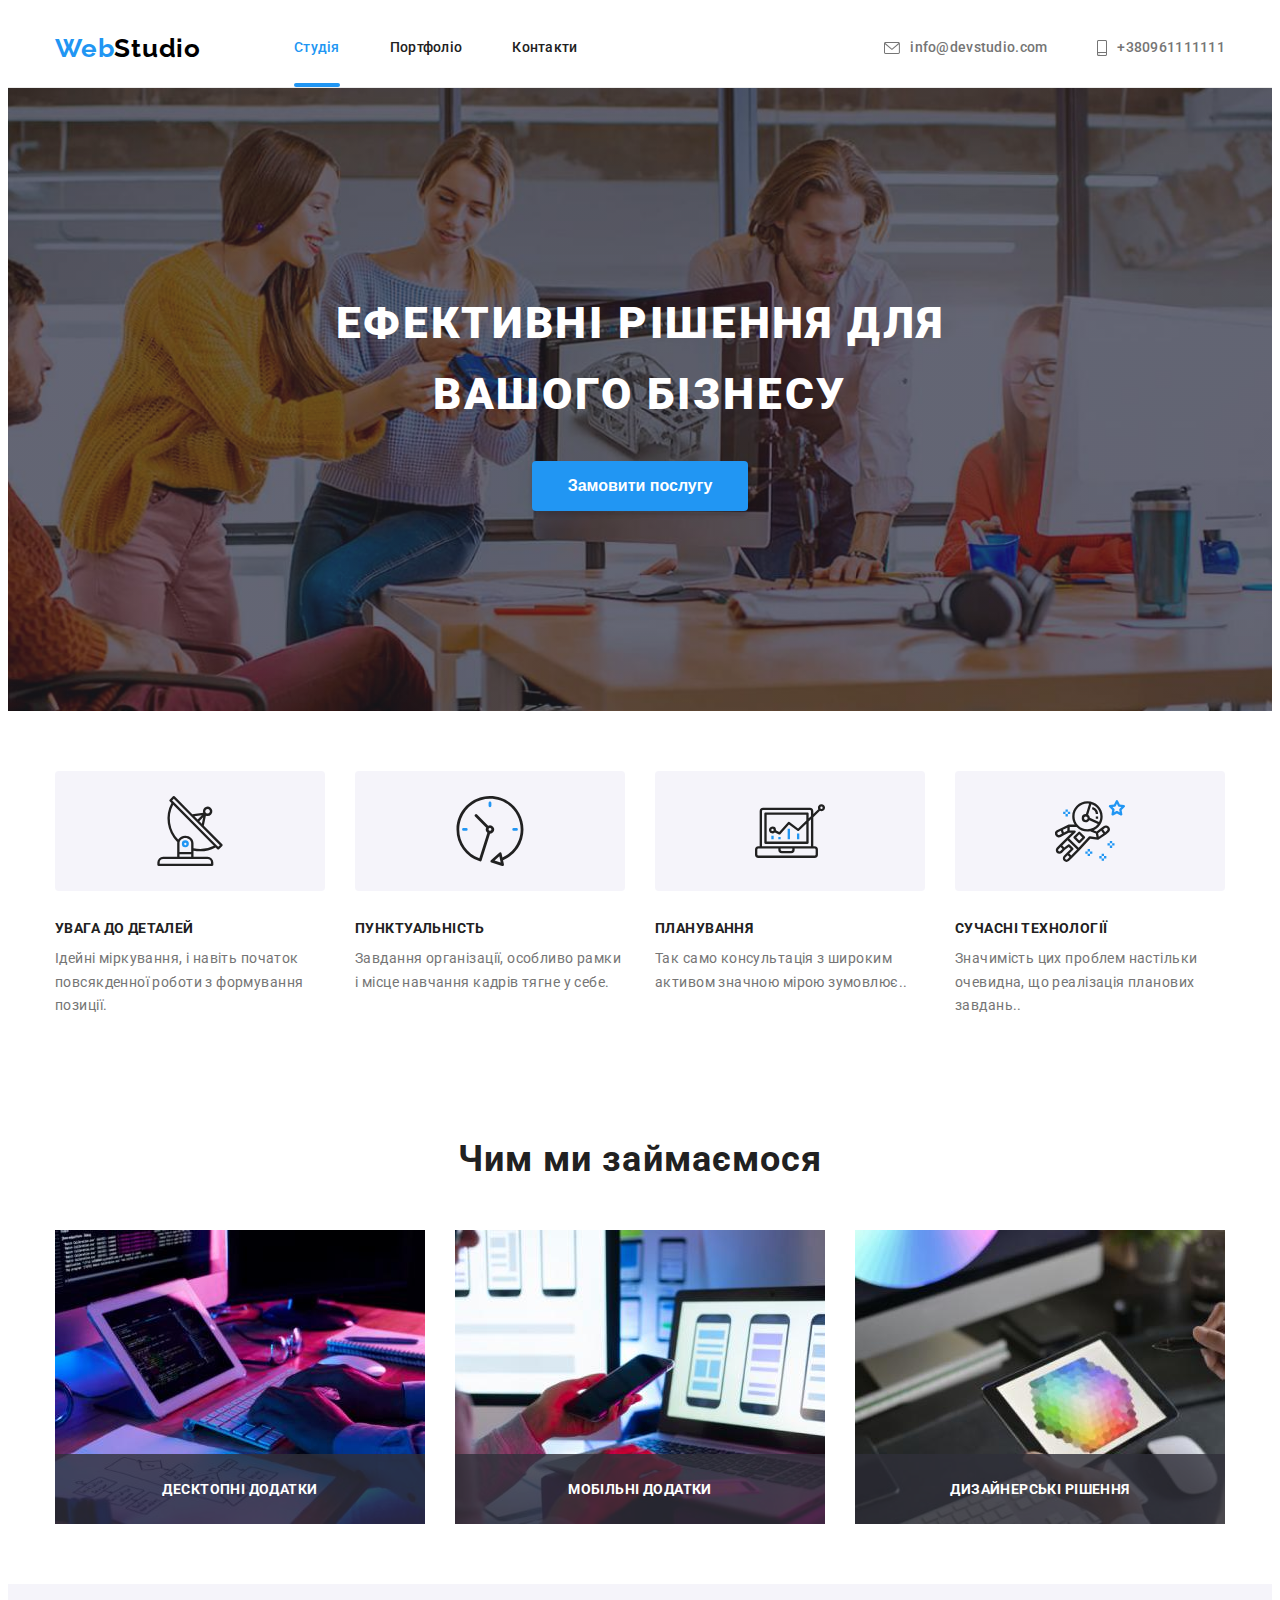
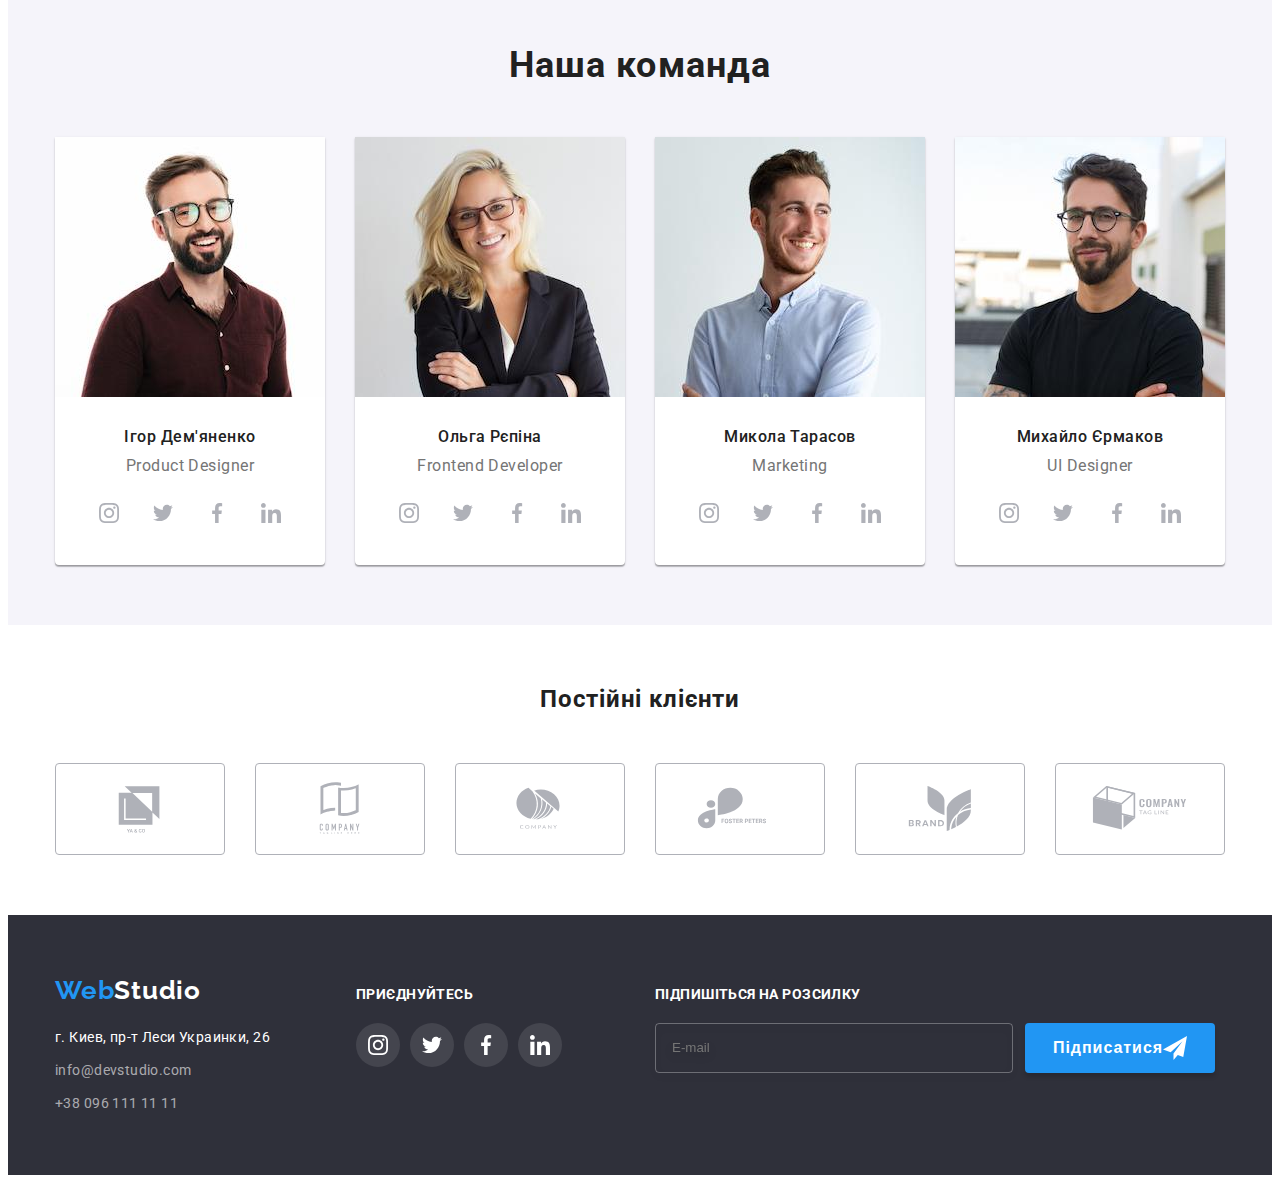
==== commit c69d3ff0: "finish" ====
--- a/index.html
+++ b/index.html
@@ -26,18 +26,18 @@
                 </ul>     
                 <ul class="info">
                     <li class="info__icon"><a href="mailto:info@devstudio.com" class="info__link">
-                        <svg class="svg" width="16px" height="16px">
+                        <svg class="svg" width="16px" height="12px">
                         <use href="./images/icons.svg#icon-envelope">
                         </use></svg>info@devstudio.com</a>
                     </li>
                     <li class="info__icon"><a href="tel:+380961111111" class="info__link">
-                        <svg class="svg" width="12px" height="16px">
+                        <svg class="svg" width="10px" height="16px">
                         <use href="./images/icons.svg#icon-smartphone">
                         </use></svg>+380961111111</a>
                     </li>
                 </ul>
                 <button type="button" class="mob-menu-btn" data-menu-open>
-                  <svg width="40px" height="40px">
+                  <svg width="24" height="16">
                     <use href="./images/icons.svg#icon-menu"></use>
                   </svg>
                 </button>
@@ -45,12 +45,12 @@
                   <div class="container">
                     <div class="mob-menu-top">
                       <button type="button" class="mob-menu-btn-close" data-menu-close>
-                        <svg width="40px" height="40px">                     
+                        <svg width="40" height="40">                     
                           <use class="" href="./images/icons.svg#icon-close"></use>
                         </svg>
                       </button>                 
                       <ul class="mob-list-menu">
-                        <li class="list-menu"><a href="./index.html" class="list-menu-link">Студія</a></li>
+                        <li class="list-menu"><a href="./index.html" class="list-menu-link active">Студія</a></li>
                         <li class="list-menu"><a href="./portfolio.html" class="list-menu-link">Портфоліо</a></li>
                         <li class="list-menu"><a href="" class="list-menu-link">Контакти</a></li>
                       </ul> 
@@ -132,7 +132,13 @@
             <div class="container">
                 <h2 class="team-title">Наша команда</h2>
                 <ul class="team-list">
-                    <li class="developer"><img src="./images/product-designer.jpg" class="developer-img" width="270" alt="ігор-дем'яненко">
+                    <li class="developer">
+                      <img srcset="./images/product-designer.jpg 1x, 
+                                  ./images/product-designer-2x.jpg 2x" 
+                      src="./images/product-designer.jpg" 
+                      class="developer-img" 
+                      width="270" 
+                      alt="ігор-дем'яненко">
                         <h3 class="name-developer">Ігор Дем'яненко</h3>
                         <p class="professions">Product Designer</p>
                         <ul class="team-soc-list list">
@@ -161,7 +167,13 @@
                             </li>
                           </ul>
                     </li>
-                    <li class="developer"><img src="./images/frontend-developer.jpg" class="developer-img" width="270" alt="ольга-рєпіна">
+                    <li class="developer">
+                      <img srcset="./images/frontend-developer.jpg 1x, 
+                                    ./images/frontend-developer-2x.jpg 2x" 
+                          src="./images/frontend-developer.jpg" 
+                          class="developer-img" 
+                          width="270" 
+                          alt="ольга-рєпіна">
                         <h3 class="name-developer">Ольга Рєпіна</h3>
                         <p class="professions">Frontend Developer</p>
                         <ul class="team-soc-list list">
@@ -190,7 +202,13 @@
                             </li>
                           </ul>
                     </li>
-                        <li class="developer"><img src="./images/marketing.jpg" class="developer-img" width="270" alt="микола-тарасов">
+                        <li class="developer">
+                          <img
+                          srcset="./images/marketing.jpg 1x, ./images/marketing-2x.jpg 2x" 
+                          src="./images/marketing.jpg" 
+                          class="developer-img" 
+                          width="270" 
+                          alt="микола-тарасов">
                         <h3 class="name-developer">Микола Тарасов</h3>
                         <p class="professions">Marketing</p>
                         <ul class="team-soc-list list">
@@ -219,7 +237,12 @@
                             </li>
                           </ul>
                     </li>
-                        <li class="developer"><img src="./images/ui-designer.jpg" class="developer-img" width="270" alt="михайло-єрмаков">
+                        <li class="developer">
+                          <img srcset="./images/ui-designer.jpg 1x, ./images/ui-designer-2x.jpg 2x"
+                          src="./images/ui-designer.jpg" 
+                          class="developer-img" 
+                          width="270" 
+                          alt="михайло-єрмаков">
                         <h3 class="name-developer">Михайло Єрмаков</h3>
                         <p class="professions">UI Designer</p>
                         <ul class="team-soc-list list">
--- a/css/main.min.css
+++ b/css/main.min.css
@@ -1 +1 @@
-:root{--primary-background-color:#2F303A;--background-color: #F5F5F5;--primary-color-text:#757575;--button-color:#2196F3;--title-color:#212121;--whrite:#ffffff;--black:#000000;--background-color-team:#F5F4FA;--one-time: 250ms;--two-time: cubic-bezier(0.4, 0, 0.2, 1)}html{box-sizing:border-box}*,::after,::before{box-sizing:inherit}body{font-family:"Roboto",sans-serif;color:var(--primary-color-text);font-weight:400;font-size:14px;line-height:1.71;letter-spacing:.03em}img{margin:0}ul{list-style-type:none;margin:0;padding:0}h1,h2,h3,h4{margin:0}p{margin:0}a{text-decoration:none}img{display:block}.container{max-width:100%;padding-left:15px;padding-right:15px;margin-left:auto;margin-right:auto}@media screen and (min-width: 480px){.container{width:480px}}@media screen and (min-width: 768px){.container{width:768px}}@media screen and (min-width: 1200px){.container{width:1200px}}.section{padding-top:60px;padding-bottom:60px}.header{background-color:var(--whrite);height:80px;border-bottom:1px solid #ececec}.navigation{display:flex;align-items:center}.logo{margin-right:93px;padding-bottom:24px;padding-top:25px;font-family:"Raleway";font-weight:700;font-size:26px;line-height:1.19;color:var(--button-color);text-decoration:none;letter-spacing:.03em}.logo__studio{color:var(--black)}.nav{display:none;gap:50px}@media screen and (min-width: 768px){.nav{display:flex}}.nav__link{font-weight:500;line-height:1.14;letter-spacing:.02em;color:var(--title-color);text-decoration:none;cursor:pointer;transition:color var(--one-time) var(--two-time)}.nav__link:hover,.nav__linkfocus{color:var(--button-color)}.nav__link.active{color:var(--button-color);position:relative}.nav__link.active::after{position:absolute;content:"";display:inline-block;width:100%;height:4px;left:0;bottom:-32px;background-color:var(--button-color);border-radius:2px}.info{display:none;gap:50px;margin-left:auto;padding-inline-start:0px;list-style-type:none;justify-content:center;align-items:center}@media screen and (min-width: 768px){.info{display:block}}@media screen and (min-width: 1200px){.info{display:flex}}.info__link{display:flex;justify-content:center;align-items:center;font-weight:500;font-size:14px;line-height:1.14;letter-spacing:.02em;color:var(--primary-color-text);text-decoration:none;cursor:pointer;transition:color var(--one-time) var(--two-time)}.info__link:hover,.info__link:focus{color:var(--button-color)}.info__icon{display:flex;align-items:center}@media screen and (min-width: 768px){.info__icon{margin-bottom:10px}}.svg{fill:currentColor;margin-right:10px}.mob-menu-btn{background-color:rgba(0,0,0,0);border:none;display:block;margin-left:auto}@media screen and (min-width: 768px){.mob-menu-btn{display:none}}.mob-menu-btn-close{background-color:rgba(0,0,0,0);border:none;display:block;margin-left:auto;margin-top:10px}.mob-menu-btn-close:hover,.mob-menu-btn-close:focus{fill:var(--button-color)}.mob-menu{position:fixed;top:0;width:100vw;height:100vh;background-color:#fff;z-index:1;left:0}.mob-menu>.container{display:flex;flex-direction:column;height:100%;justify-content:space-between}.mob-list-menu{font-weight:500;font-size:40px;line-height:47px;letter-spacing:.02em;text-align:left;margin-left:40px}.mob-list-info{margin-top:42px;margin-left:40px}.list-info-tel{font-weight:500;font-size:34px;line-height:1.17;letter-spacing:.02em;color:#757575}.list-info-tel:hover,.list-info-tel:focus{color:#2196f3}.list-info-mail{font-weight:500;font-size:24px;line-height:28px;letter-spacing:.02em;color:#757575}.list-info-mail:hover,.list-info-mail:focus{color:#2196f3}.mob-list-nav{margin-left:40px;margin-top:64px;margin-bottom:40px}.list-menu:not(:last-child){margin-bottom:32px}.list-menu-link{color:#212121}.list-menu-link:hover,.list-menu-link:focus{color:#2196f3}.list-info:not(:last-child){margin-bottom:32px}.mob-soc{font-weight:500;font-size:18px;line-height:1.22;letter-spacing:.02em;color:#2196f3;padding-left:10px;padding-right:10px}.mob-soc:not(:last-child){border-right:1px solid rgba(33,33,33,.2)}.mob-menu.is-hidden{opacity:0;pointer-events:none;visibility:hidden;transform:translate(0%, -100%) scale(0)}.hero{margin-left:auto;margin-right:auto;width:100%;background-color:var(--primary-background-color);text-align:center;background-image:linear-gradient(to right, rgba(47, 48, 58, 0.4), rgba(47, 48, 58, 0.4)),url(/images/mobile-hero.jpg);background-repeat:no-repeat;background-size:cover;background-position:center}@media(min-device-pixel-ratio: 2),(min-resolution: 192dpi),(min-resolution: 2dppx){.hero{background-image:linear-gradient(to right, rgba(47, 48, 58, 0.4), rgba(47, 48, 58, 0.4)),url(/images/mobile-hero-2x.jpg)}}@media screen and (min-width: 768px){.hero{background-image:linear-gradient(to right, rgba(47, 48, 58, 0.4), rgba(47, 48, 58, 0.4)),url(/images/tablet-hero.jpg);padding-top:118px;padding-bottom:118px}}@media screen and (min-width: 768px)and (min-device-pixel-ratio: 2),screen and (min-width: 768px)and (min-resolution: 192dpi),screen and (min-width: 768px)and (min-resolution: 2dppx){.hero{background-image:linear-gradient(to right, rgba(47, 48, 58, 0.4), rgba(47, 48, 58, 0.4)),url(/images/tablet-hero-2x.jpg)}}@media screen and (min-width: 1200px){.hero{background-image:linear-gradient(to right, rgba(47, 48, 58, 0.4), rgba(47, 48, 58, 0.4)),url(/images/hero-img.jpg);max-width:1600px;padding-top:200px;padding-bottom:200px}}@media screen and (min-width: 1200px)and (min-device-pixel-ratio: 2),screen and (min-width: 1200px)and (min-resolution: 192dpi),screen and (min-width: 1200px)and (min-resolution: 2dppx){.hero{background-image:linear-gradient(to right, rgba(47, 48, 58, 0.4), rgba(47, 48, 58, 0.4)),url(/images/desctop-hero-2x.jpg)}}.hero__title{font-weight:900;font-size:20px;line-height:1.36;letter-spacing:.06em;text-transform:uppercase;color:var(--whrite);margin:auto}@media screen and (min-width: 480px){.hero__title{font-size:26px}}@media screen and (min-width: 768px){.hero__title{line-height:1.62;width:360px}}@media screen and (min-width: 1200px){.hero__title{width:696px;font-size:44px}}.button{padding:8px 16px;font-weight:700;line-height:1.6;color:var(--whrite);background-color:var(--button-color);box-shadow:0px 4px 4px rgba(0,0,0,.15);border-radius:4px;cursor:pointer;margin-top:30px;border:0}@media screen and (min-width: 480px){.button{font-size:16px;line-height:1.88;padding:10px 24px}}@media screen and (min-width: 1200px){.button{padding:10px 36px;font-size:16px;line-height:1.88}}.futures{display:flex;gap:30px;flex-wrap:wrap}.futures-item{width:100%}@media screen and (min-width: 768px){.futures-item{width:calc((100% - 30px)/2)}}@media screen and (min-width: 1200px){.futures-item{width:270px}}.futures-item__title{text-align:center;color:#212121;font-weight:700;font-size:14px;line-height:1.14;text-transform:uppercase;margin-bottom:10px}@media screen and (min-width: 1200px){.futures-item__title{text-align:left}}.futures-item__text{color:var(--primary-text-color);font-size:14px;line-height:1.71;width:100%;margin:0px}@media screen and (min-width: 1200px){.futures-item__text{width:270px}}.futures-item::before{display:block;content:"";height:120px;background-color:var(--third-bg-color);background-size:70px 70px;background-repeat:no-repeat;background-position:center;margin-bottom:30px;border-radius:4px}.futures-item:nth-child(1)::before{background-image:url(../images/antenna.svg);background-color:#f5f4fa;width:100%}@media screen and (min-width: 1200px){.futures-item:nth-child(1)::before{width:270px}}.futures-item:nth-child(2)::before{background-image:url(../images/clock.svg);background-color:#f5f4fa;width:100%}@media screen and (min-width: 1200px){.futures-item:nth-child(2)::before{width:270px}}.futures-item:nth-child(3)::before{background-image:url(../images/diagram.svg);background-color:#f5f4fa;width:100%}@media screen and (min-width: 1200px){.futures-item:nth-child(3)::before{width:270px}}.futures-item:nth-child(4)::before{background-image:url(../images/astronaut.svg);background-color:#f5f4fa;width:100%}@media screen and (min-width: 1200px){.futures-item:nth-child(4)::before{width:270px}}.ninja{position:absolute;top:-9999px;left:-9999px}.work{display:flex;gap:30px;justify-content:center}@media screen and (max-width: 480px){.work{display:none}}@media screen and (max-width: 768px){.work{display:none}}@media screen and (max-width: 1200px){.work{display:none}}.title-work{font-weight:700;font-size:36px;line-height:1.17;text-align:center;letter-spacing:.03em;color:var(--title-color);margin-bottom:50px}.work__img{display:block;position:relative}.work__info{position:absolute;bottom:0;width:100%;height:70px;display:flex;justify-content:center;align-items:center;background-color:rgba(47,48,58,.8)}.work__title{font-weight:700;font-size:14px;line-height:1.14px;text-transform:uppercase;text-align:center;color:var(--whrite)}.team-list{flex-wrap:wrap;display:flex;gap:30px;margin-top:50px;justify-content:center}.team{background-color:#f5f4fa;margin-left:auto;margin-right:auto;color:var(--background-color-team)}.team-title{text-align:center;font-weight:700;font-size:24px;line-height:1.17;letter-spacing:.03em;color:var(--title-color)}@media screen and (min-width: 1200px){.team-title{font-size:36px}}.name-developer{font-family:"Roboto";font-style:normal;font-weight:500;font-size:16px;line-height:1.19;letter-spacing:.03em;color:var(--title-color);text-align:center;margin-top:30px}.professions{font-size:16px;line-height:1.19;letter-spacing:.03em;color:var(--primary-color-text);text-align:center;margin-top:10px}.developer{background-color:var(--whrite);width:100%;box-shadow:0px 1px 3px rgba(0,0,0,.12),0px 1px 1px rgba(0,0,0,.14),0px 2px 1px rgba(0,0,0,.2);border-radius:0px 0px 4px 4px;padding-bottom:30px}@media screen and (min-width: 768px){.developer{width:calc((100% - 30px)/2)}}@media screen and (min-width: 1200px){.developer{width:270px}}.team-soc-item{width:44px;height:44px}.team-soc-list{display:flex;align-items:center;justify-content:center;padding-top:16px;gap:10px}.team-soc-link{background-color:#fff;border-radius:50px;display:flex;justify-content:center;align-items:center;width:44px;height:44px;transition:background-color var(--one-time) var(--two-time)}.team-soc-link:hover{background-color:#2196f3}.team-soc-icon{fill:#afb1b8;transition:fill var(--one-time) var(--two-time)}.team-soc-link:hover .team-soc-icon{fill:#fff}.developer-img{width:100%}.clients{flex-wrap:wrap;display:flex;gap:30px;margin-top:50px;cursor:pointer}.company{width:calc((100% - 30px)/2)}@media screen and (min-width: 768px){.company{width:calc((100% - 60px)/3)}}@media screen and (min-width: 1200px){.company{width:170px}}.clients-title{font-weight:700;font-size:24px;line-height:1.17;text-align:center;letter-spacing:.03em;color:var(--title-color)}.link-clients{border-radius:4px;border:1px gray solid;border-color:#afb1b8;height:92px;width:100%;display:flex;justify-content:center;align-items:center;transition:border-color var(--one-time) var(--two-time)}.link-clients:hover{border-color:var(--button-color)}@media screen and (min-width: 1200px){.link-clients{width:170px}}.svg-fill{fill:#afb1b8;transition:fill var(--one-time) var(--two-time)}.svg-fill:hover{fill:#2196f3}.link-clients:hover .svg-fill{fill:var(--button-color)}.main-footer{display:flex;align-items:baseline;flex-wrap:wrap;text-align:center}@media screen and (min-width: 480px){.main-footer{flex-wrap:wrap;text-align:center}}@media screen and (min-width: 768px){.main-footer{flex-wrap:wrap;text-align:center}}.footer{background-color:var(--primary-background-color);padding-top:60px;padding-bottom:60px;text-align:left}@media screen and (min-width: 1200px){.footer{padding-top:0px;padding-bottom:0px}}.footer-block{width:100%;padding-bottom:60px}@media screen and (min-width: 768px){.footer-block{width:50%}}@media screen and (min-width: 1200px){.footer-block{width:231px}}@media screen and (min-width: 1200px){.footer-block{width:231px;text-align:left;padding-top:60px;padding-right:70px}}.logo-footer{font-family:"Raleway";font-weight:700;font-size:26px;line-height:1.19;color:var(--button-color);text-decoration:none;letter-spacing:.03em;display:block;margin-bottom:20px}.footer-studio{color:var(--whrite)}@media screen and (min-width: 1200px){.adress-list{width:231px}}.adress{font-size:14px;line-height:1.71;letter-spacing:.03em;color:var(--whrite);text-decoration:none;font-style:normal;transition:color var(--one-time) var(--two-time)}.adress:hover,.adress:focus{color:var(--button-color)}.info-footer{font-size:14px;line-height:1.71;letter-spacing:.03em;color:rgba(255,255,255,.6);text-decoration:none;font-style:normal;transition:color var(--one-time) var(--two-time)}.info-footer:hover,.info-footer:focus{color:var(--button-color)}.footer-block-one{width:100%;height:80px;margin-bottom:60px}@media screen and (min-width: 768px){.footer-block-one{width:50%}}@media screen and (min-width: 1200px){.footer-block-one{width:206px;margin-left:70px;text-align:left}}.footer-soc-list{display:flex;padding-inline-start:0px;list-style-type:none;justify-content:center;align-items:center;gap:10px}.footer-soc-item{width:44px;height:44px}.footer-soc-link{width:100%;height:100%;display:flex;justify-content:center;align-items:center;border-radius:50%;background:rgba(255,255,255,.1);color:var(--whrite)}.footer-soc-title{font-family:"Roboto";font-style:normal;font-weight:700;font-size:14px;line-height:1.14;letter-spacing:.03em;text-transform:uppercase;color:#fff;margin-bottom:20px;margin-left:10px}.footer-soc-link{background-color:rgba(255,255,255,.1);border-radius:50px;transition:background-color var(--one-time) var(--two-time)}.footer-soc-link:hover,.footer-soc-link:focus{background-color:#2196f3}.footer-block-tree{width:100%}@media screen and (min-width: 1200px){.footer-block-tree{width:570px;margin-left:93px;text-align:left;padding:0px}}.block-tree-title{font-weight:700;font-size:14px;line-height:1.14;letter-spacing:.03em;text-transform:uppercase;color:var(--whrite);padding-bottom:20px}.footer-sub-input{width:100%;height:50px;background-color:rgba(0,0,0,0);border:1px solid rgba(255,255,255,.3);filter:drop-shadow(0px 4px 4px rgba(0, 0, 0, 0.15));border-radius:4px;padding-left:16px;color:var(--whrite);margin-bottom:20px}@media screen and (min-width: 768px){.footer-sub-input{width:450px}}@media screen and (min-width: 1200px){.footer-sub-input{width:358px;margin-bottom:0px}}.subscribe-btn{border:0;color:var(--whrite);background-color:var(--button-color);box-shadow:0px 4px 4px rgba(0,0,0,.15);border-radius:4px;cursor:pointer;font-weight:700;font-size:16px;line-height:1.88;display:flex;align-items:center;text-align:center;letter-spacing:.06em;padding:10px 28px;margin-left:12px}.footer-form{display:flex}@media screen and (max-width: 480px){.footer-form{align-items:center;flex-direction:column;flex-wrap:wrap}}@media screen and (max-width: 768px){.footer-form{align-items:center;flex-direction:column;flex-wrap:wrap}}@media screen and (max-width: 1199px){.footer-form{align-items:center;flex-direction:column;flex-wrap:wrap}}.portfolio{background-color:var(--whrite)}.portfolio-title{position:absolute;top:-9999px;left:-9999px}.button-list{display:flex;gap:8px;justify-content:center;padding-inline-start:0px;margin-bottom:50px}.filter-list{display:flex;flex-wrap:wrap;list-style-type:none;padding-inline-start:0px;gap:30px}.list-img{width:370px}.filter-text{padding:20px 24px;border:1px solid #eee;border-top:0px}.filter-text-one{font-weight:400;font-size:16px;line-height:1.88;letter-spacing:.03em;color:var(--primary-color-text)}.adress-text:not(:last-child){margin-bottom:9px}.list-img-link{display:block;transition:box-shadow var(--one-time) var(--two-time)}.list-img-link:hover,.list-img-link:focus{box-shadow:0px 1px 1px rgba(0,0,0,.12),0px 4px 4px rgba(0,0,0,.06),1px 4px 6px rgba(0,0,0,.16)}.filter-button{background-color:#f5f4fa;border-radius:4px;font-weight:500;font-size:16px;line-height:1.62;text-align:center;letter-spacing:.03em;cursor:pointer;color:var(--title-color);border:0;padding:6px 22px;transition:background-color var(--one-time) var(--two-time),box-shadow var(--one-time) var(--two-time),color var(--one-time) var(--two-time)}.filter-button:hover,.filter-button:focus{background-color:var(--button-color);color:var(--whrite);box-shadow:0px 3px 1px rgba(0,0,0,.1),0px 1px 2px rgba(0,0,0,.08),0px 2px 2px rgba(0,0,0,.12);border-radius:4px}.portfolio .filter-title{font-weight:700;font-size:18px;line-height:2;letter-spacing:.06em;color:var(--title-color)}.portfolio .filter-list{font-weight:400;font-size:16px;line-height:1.88;letter-spacing:.03em;color:var(--primary-color-text)}.nav-info{display:flex;gap:50px;margin-left:auto}.nav-info .link{font-weight:500;font-size:14px;line-height:1.14;letter-spacing:.02em;color:var(--primary-color-text);text-decoration:none;cursor:pointer;transition:color var(--one-time) var(--two-time)}.nav-info .link:hover,.nav-info .link:focus{color:var(--button-color)}.list-portfolio{position:relative;width:370px;height:294px;overflow:hidden}.web-site{position:absolute;top:0;left:0;width:100%;height:100%;transform:translateY(100%);font-style:normal;font-weight:400;font-size:18px;line-height:1.555;letter-spacing:.03em;padding:63px 24px;color:var(--whrite);background-color:rgba(33,150,243,.9);transition:transform var(--one-time) var(--two-time)}.list-img-link:hover .web-site,.list-img-link:focus .web-site{transform:translateY(0%)}.backdrop{position:fixed;top:0;left:0;opacity:1;width:100%;height:100%;background-color:rgba(0,0,0,.2);transition:visibility 700ms,opacity 700ms var(--two-time)}.backdrop.is-hidden{opacity:0;pointer-events:none;visibility:hidden}.backdrop.is-hidden .modal{transform:translate(0%, -100%) scale(0)}.modal{position:relative;top:50%;left:50%;width:450px;height:609px;transform:translate(-50%, -50%) scale(1);background-color:#fff;border:1px solid rgba(0,0,0,.1);box-shadow:0px 1px 3px rgba(0,0,0,.12),0px 1px 1px rgba(0,0,0,.14),0px 2px 1px rgba(0,0,0,.2);border-radius:4px;padding:40px;transition:transform 700ms}@media screen and (min-width: 1200px){.modal{width:528px;height:581px}}.modal-close-btn{position:absolute;width:30px;height:30px;border-radius:50%;display:flex;justify-content:center;align-items:center;top:8px;right:8px;background-color:var(--whrite);border:1px solid rgba(0,0,0,.1);cursor:pointer}.close-icon{transition:fill var(--one-time) var(--two-time)}.close-icon:hover,.close-icon:focus{fill:var(--button-color)}.modal-text{font-family:"Roboto";font-style:normal;font-weight:700;font-size:20px;line-height:1.15;text-align:center;letter-spacing:.03em;color:var(--title-color);margin-bottom:12px}.modal-label{display:block;margin-bottom:4px;font-weight:400;font-size:12px;line-height:1.166;letter-spacing:.01em;color:var(--title-color)}.modal-input{width:370px;height:40px;padding:11px 42px;outline:none;border:1px solid rgba(33,33,33,.2);border-radius:4px;cursor:pointer;transition:border-color var(--one-time) var(--two-time)}.modal-input:focus,.modal-input:hover{border-color:var(--button-color)}@media screen and (min-width: 1200px){.modal-input{width:448px}}.input-box{position:relative}.input-icon{position:absolute;top:11px;left:12px;transition:fill var(--one-time) var(--two-time)}.modal-input:focus+.input-icon,.modal-input:hover+.input-icon{fill:var(--button-color)}.modal-item{margin-bottom:10px}.modal-comment{width:370px;height:120px;padding:12px 16px;resize:none;font-style:normal;font-size:12px;line-height:1.166;letter-spacing:.01em;color:#000;outline:none;border:1px solid rgba(33,33,33,.2);border-radius:4px;transition:border-color var(--one-time) var(--two-time)}.modal-comment:focus,.modal-comment:hover{border-color:var(--button-color)}@media screen and (min-width: 1200px){.modal-comment{width:448px}}.checkbox{display:flex;justify-content:center;align-items:center;margin-bottom:30px}.checkbox-icon{display:flex;justify-content:center;align-items:center;margin-right:7px;width:16px;height:15px;border:.2px solid var(--title-color);border-radius:2px;background-color:rgba(0,0,0,0)}.modal-checkbox:checked+.checkbox-icon{border:rgba(0,0,0,0);background-color:var(--button-color);background-image:url(../images/Vector.svg);background-repeat:no-repeat;background-position:center;background-size:11px 8px;background-origin:border-box}.checkbox-text{display:block;font-style:normal;font-weight:400;font-size:12px;line-height:1.16}.checkbox-link{color:var(--button-color);border-bottom:1px solid var(--button-color)}.modal-button{font-style:normal;font-weight:700;font-size:16px;line-height:1.88;display:flex;align-items:center;text-align:center;letter-spacing:.06em;margin:0 auto;padding:10px 52px;border-color:rgba(0,0,0,0);border-radius:4px;box-shadow:0px 4px 4px rgba(0,0,0,.15);background-color:var(--button-color);color:var(--whrite);cursor:pointer}.modal-checkbox{-webkit-appearance:none;-moz-appearance:none}/*# sourceMappingURL=main.min.css.map */+:root{--primary-background-color:#2F303A;--background-color: #F5F5F5;--primary-color-text:#757575;--button-color:#2196F3;--title-color:#212121;--whrite:#ffffff;--black:#000000;--background-color-team:#F5F4FA;--one-time: 250ms;--two-time: cubic-bezier(0.4, 0, 0.2, 1)}html{box-sizing:border-box}*,::after,::before{box-sizing:inherit}body{font-family:"Roboto",sans-serif;color:var(--primary-color-text);font-weight:400;font-size:14px;line-height:1.71;letter-spacing:.03em}img{margin:0}ul{list-style-type:none;margin:0;padding:0}h1,h2,h3,h4{margin:0}p{margin:0}a{text-decoration:none}img{display:block}.container{max-width:100%;padding-left:15px;padding-right:15px;margin-left:auto;margin-right:auto}@media screen and (min-width: 480px){.container{width:480px}}@media screen and (min-width: 768px){.container{width:100%}}@media screen and (min-width: 1200px){.container{width:1200px}}.section{padding-top:60px;padding-bottom:60px}.header{background-color:var(--whrite);height:80px;border-bottom:1px solid #ececec}.navigation{display:flex;align-items:center}.logo{margin-right:93px;padding-bottom:24px;padding-top:25px;font-family:"Raleway";font-weight:700;font-size:26px;line-height:1.19;color:var(--button-color);text-decoration:none;letter-spacing:.03em}.logo__studio{color:var(--black)}.nav{display:none;gap:50px}@media screen and (min-width: 768px){.nav{display:flex}}.nav__link{font-weight:500;line-height:1.14;letter-spacing:.02em;color:var(--title-color);text-decoration:none;cursor:pointer;transition:color var(--one-time) var(--two-time)}.nav__link:hover,.nav__linkfocus{color:var(--button-color)}.nav__link.active{color:var(--button-color);position:relative}.nav__link.active::after{position:absolute;content:"";display:inline-block;width:100%;height:4px;left:0;bottom:-32px;background-color:var(--button-color);border-radius:2px}.info{display:none;gap:50px;margin-left:auto;padding-inline-start:0px;list-style-type:none;justify-content:center;align-items:center}@media screen and (min-width: 768px){.info{display:block}}@media screen and (min-width: 1200px){.info{display:flex}}.info__link{display:flex;justify-content:center;align-items:center;font-weight:500;font-size:14px;line-height:1.14;letter-spacing:.02em;color:var(--primary-color-text);text-decoration:none;cursor:pointer;transition:color var(--one-time) var(--two-time)}.info__link:hover,.info__link:focus{color:var(--button-color)}.info__icon{display:flex;align-items:center}@media screen and (min-width: 768px){.info__icon{margin-bottom:10px}}@media screen and (min-width: 1200px){.info__icon{margin-bottom:0px}}.svg{fill:currentColor;margin-right:10px}.mob-menu-btn{background-color:rgba(0,0,0,0);border:none;display:block;margin-left:auto}@media screen and (min-width: 768px){.mob-menu-btn{display:none}}.mob-menu-btn-close{width:40px;height:40px;background-color:rgba(0,0,0,0);border:none;display:block;margin-left:auto;margin-top:10px}.mob-menu-btn-close:hover,.mob-menu-btn-close:focus{fill:var(--button-color)}.mob-menu{position:fixed;top:0;width:100vw;height:100vh;background-color:#fff;z-index:1;left:0}.mob-menu>.container{display:flex;flex-direction:column;height:100%;justify-content:space-between}.mob-list-menu{font-weight:500;font-size:40px;line-height:47px;letter-spacing:.02em;text-align:left;margin-left:40px}.mob-list-info{margin-top:42px;margin-left:40px}.list-info-tel{font-weight:500;font-size:34px;line-height:1.17;letter-spacing:.02em;color:#757575}.list-info-tel:hover,.list-info-tel:focus{color:#2196f3}.list-info-mail{font-weight:500;font-size:24px;line-height:28px;letter-spacing:.02em;color:#757575}.list-info-mail:hover,.list-info-mail:focus{color:#2196f3}.mob-list-nav{margin-left:40px;margin-top:64px;margin-bottom:40px}.list-menu:not(:last-child){margin-bottom:32px}.list-menu-link{color:#212121}.list-menu-link:hover,.list-menu-link:focus{color:#2196f3}.list-menu-link.list-menu-link.active{color:#2196f3}.list-info:not(:last-child){margin-bottom:32px}.mob-soc{font-weight:500;font-size:18px;line-height:1.22;letter-spacing:.02em;color:#2196f3;padding-left:10px;padding-right:10px}.mob-soc:not(:last-child){border-right:1px solid rgba(33,33,33,.2)}.mob-menu.is-hidden{opacity:0;pointer-events:none;visibility:hidden;transform:translate(0%, -100%) scale(0)}.hero{margin-left:auto;margin-right:auto;width:100%;background-color:var(--primary-background-color);text-align:center;background-image:linear-gradient(to right, rgba(47, 48, 58, 0.4), rgba(47, 48, 58, 0.4)),url(../images/mobile-hero.jpg);background-repeat:no-repeat;background-size:cover;background-position:center}@media(min-device-pixel-ratio: 2),(min-resolution: 192dpi),(min-resolution: 2dppx){.hero{background-image:linear-gradient(to right, rgba(47, 48, 58, 0.4), rgba(47, 48, 58, 0.4)),url(../images/mobile-hero-2x.jpg)}}@media screen and (min-width: 768px){.hero{padding-top:118px;padding-bottom:118px;background-image:linear-gradient(to right, rgba(47, 48, 58, 0.4), rgba(47, 48, 58, 0.4)),url(../images/tablet-hero.jpg)}}@media screen and (min-width: 768px)and (min-device-pixel-ratio: 2),screen and (min-width: 768px)and (min-resolution: 192dpi),screen and (min-width: 768px)and (min-resolution: 2dppx){.hero{background-image:linear-gradient(to right, rgba(47, 48, 58, 0.4), rgba(47, 48, 58, 0.4)),url(../images/tablet-hero-2x.jpg)}}@media screen and (min-width: 1200px){.hero{max-width:1600px;padding-top:200px;padding-bottom:200px;background-image:linear-gradient(to right, rgba(47, 48, 58, 0.4), rgba(47, 48, 58, 0.4)),url(../images/hero-img.jpg)}}@media screen and (min-width: 1200px)and (min-device-pixel-ratio: 2),screen and (min-width: 1200px)and (min-resolution: 192dpi),screen and (min-width: 1200px)and (min-resolution: 2dppx){.hero{background-image:linear-gradient(to right, rgba(47, 48, 58, 0.4), rgba(47, 48, 58, 0.4)),url(../images/desctop-hero-2x.jpg)}}.hero__title{font-weight:900;font-size:20px;line-height:1.36;letter-spacing:.06em;text-transform:uppercase;color:var(--whrite);margin:auto}@media screen and (min-width: 480px){.hero__title{font-size:26px}}@media screen and (min-width: 768px){.hero__title{line-height:1.62;width:360px}}@media screen and (min-width: 1200px){.hero__title{width:696px;font-size:44px}}.button{padding:8px 16px;font-weight:700;line-height:1.6;color:var(--whrite);background-color:var(--button-color);box-shadow:0px 4px 4px rgba(0,0,0,.15);border-radius:4px;cursor:pointer;margin-top:30px;border:0}@media screen and (min-width: 480px){.button{font-size:16px;line-height:1.88;padding:10px 24px}}@media screen and (min-width: 1200px){.button{padding:10px 36px;font-size:16px;line-height:1.88}}.futures{display:flex;gap:30px;flex-wrap:wrap}.futures-item{width:100%}@media screen and (min-width: 768px){.futures-item{width:calc((100% - 30px)/2)}}@media screen and (min-width: 1200px){.futures-item{width:270px}}.futures-item__title{text-align:center;color:#212121;font-weight:700;font-size:14px;line-height:1.14;text-transform:uppercase;margin-bottom:10px}@media screen and (min-width: 1200px){.futures-item__title{text-align:left}}.futures-item__text{color:var(--primary-text-color);font-size:14px;line-height:1.71;width:100%;margin:0px}@media screen and (min-width: 1200px){.futures-item__text{width:270px}}.futures-item::before{display:block;content:"";height:120px;background-color:var(--third-bg-color);background-size:70px 70px;background-repeat:no-repeat;background-position:center;margin-bottom:30px;border-radius:4px}.futures-item:nth-child(1)::before{background-image:url(../images/antenna.svg);background-color:#f5f4fa;width:100%}@media screen and (min-width: 1200px){.futures-item:nth-child(1)::before{width:270px}}.futures-item:nth-child(2)::before{background-image:url(../images/clock.svg);background-color:#f5f4fa;width:100%}@media screen and (min-width: 1200px){.futures-item:nth-child(2)::before{width:270px}}.futures-item:nth-child(3)::before{background-image:url(../images/diagram.svg);background-color:#f5f4fa;width:100%}@media screen and (min-width: 1200px){.futures-item:nth-child(3)::before{width:270px}}.futures-item:nth-child(4)::before{background-image:url(../images/astronaut.svg);background-color:#f5f4fa;width:100%}@media screen and (min-width: 1200px){.futures-item:nth-child(4)::before{width:270px}}.ninja{position:absolute;top:-9999px;left:-9999px}.work{display:flex;gap:30px;justify-content:center}@media screen and (max-width: 480px){.work{display:none}}@media screen and (max-width: 768px){.work{display:none}}@media screen and (max-width: 1200px){.work{display:none}}.title-work{font-weight:700;font-size:36px;line-height:1.17;text-align:center;letter-spacing:.03em;color:var(--title-color);margin-bottom:50px}.work__img{display:block;position:relative}.work__info{position:absolute;bottom:0;width:100%;height:70px;display:flex;justify-content:center;align-items:center;background-color:rgba(47,48,58,.8)}.work__title{font-weight:700;font-size:14px;line-height:1.14px;text-transform:uppercase;text-align:center;color:var(--whrite)}.team-list{flex-wrap:wrap;display:flex;gap:30px;margin-top:50px;justify-content:center}.team{background-color:#f5f4fa;margin-left:auto;margin-right:auto;color:var(--background-color-team)}.team-title{text-align:center;font-weight:700;font-size:24px;line-height:1.17;letter-spacing:.03em;color:var(--title-color)}@media screen and (min-width: 1200px){.team-title{font-size:36px}}.name-developer{font-family:"Roboto";font-style:normal;font-weight:500;font-size:16px;line-height:1.19;letter-spacing:.03em;color:var(--title-color);text-align:center;margin-top:30px}.professions{font-size:16px;line-height:1.19;letter-spacing:.03em;color:var(--primary-color-text);text-align:center;margin-top:10px}.developer{background-color:var(--whrite);width:100%;box-shadow:0px 1px 3px rgba(0,0,0,.12),0px 1px 1px rgba(0,0,0,.14),0px 2px 1px rgba(0,0,0,.2);border-radius:0px 0px 4px 4px;padding-bottom:30px}@media screen and (min-width: 768px){.developer{width:calc((100% - 30px)/2)}}@media screen and (min-width: 1200px){.developer{width:270px}}.team-soc-item{width:44px;height:44px}.team-soc-list{display:flex;align-items:center;justify-content:center;padding-top:16px;gap:10px}.team-soc-link{background-color:#fff;border-radius:50px;display:flex;justify-content:center;align-items:center;width:44px;height:44px;transition:background-color var(--one-time) var(--two-time)}.team-soc-link:hover{background-color:#2196f3}.team-soc-icon{fill:#afb1b8;transition:fill var(--one-time) var(--two-time)}.team-soc-link:hover .team-soc-icon{fill:#fff}.developer-img{width:100%}.clients{flex-wrap:wrap;display:flex;gap:30px;margin-top:50px;cursor:pointer}.company{width:calc((100% - 30px)/2)}@media screen and (min-width: 768px){.company{width:calc((100% - 60px)/3)}}@media screen and (min-width: 1200px){.company{width:170px}}.clients-title{font-weight:700;font-size:24px;line-height:1.17;text-align:center;letter-spacing:.03em;color:var(--title-color)}.link-clients{border-radius:4px;border:1px gray solid;border-color:#afb1b8;height:92px;width:100%;display:flex;justify-content:center;align-items:center;transition:border-color var(--one-time) var(--two-time)}.link-clients:hover{border-color:var(--button-color)}@media screen and (min-width: 1200px){.link-clients{width:170px}}.svg-fill{fill:#afb1b8;transition:fill var(--one-time) var(--two-time)}.svg-fill:hover{fill:#2196f3}.link-clients:hover .svg-fill{fill:var(--button-color)}.main-footer{display:flex;align-items:baseline;flex-wrap:wrap;text-align:center}@media screen and (min-width: 480px){.main-footer{flex-wrap:wrap;text-align:center}}@media screen and (min-width: 768px){.main-footer{flex-wrap:wrap;text-align:center}}.footer{background-color:var(--primary-background-color);padding-top:60px;padding-bottom:60px;text-align:left}@media screen and (min-width: 1200px){.footer{padding-top:0px;padding-bottom:0px}}.footer-block{width:100%;padding-bottom:60px}@media screen and (min-width: 768px){.footer-block{width:50%}}@media screen and (min-width: 1200px){.footer-block{width:231px}}@media screen and (min-width: 1200px){.footer-block{width:231px;text-align:left;padding-top:60px;padding-right:70px}}.logo-footer{font-family:"Raleway";font-weight:700;font-size:26px;line-height:1.19;color:var(--button-color);text-decoration:none;letter-spacing:.03em;display:block;margin-bottom:20px}.footer-studio{color:var(--whrite)}@media screen and (min-width: 1200px){.adress-list{width:231px}}.adress{font-size:14px;line-height:1.71;letter-spacing:.03em;color:var(--whrite);text-decoration:none;font-style:normal;transition:color var(--one-time) var(--two-time)}.adress:hover,.adress:focus{color:var(--button-color)}.info-footer{font-size:14px;line-height:1.71;letter-spacing:.03em;color:rgba(255,255,255,.6);text-decoration:none;font-style:normal;transition:color var(--one-time) var(--two-time)}.info-footer:hover,.info-footer:focus{color:var(--button-color)}.footer-block-one{width:100%;height:80px;margin-bottom:60px}@media screen and (min-width: 768px){.footer-block-one{width:50%}}@media screen and (min-width: 1200px){.footer-block-one{width:206px;margin-left:70px;text-align:left;margin-bottom:0}}.footer-soc-list{display:flex;padding-inline-start:0px;list-style-type:none;justify-content:center;align-items:center;gap:10px}.footer-soc-item{width:44px;height:44px}.footer-soc-link{width:100%;height:100%;display:flex;justify-content:center;align-items:center;border-radius:50%;background:rgba(255,255,255,.1);color:var(--whrite)}.footer-soc-title{font-family:"Roboto";font-style:normal;font-weight:700;font-size:14px;line-height:1.14;letter-spacing:.03em;text-transform:uppercase;color:#fff;margin-bottom:20px;margin-left:10px}@media screen and (min-width: 1200px){.footer-soc-title{margin-left:0px}}.footer-soc-link{background-color:rgba(255,255,255,.1);border-radius:50px;transition:background-color var(--one-time) var(--two-time)}.footer-soc-link:hover,.footer-soc-link:focus{background-color:#2196f3}.footer-block-tree{width:100%}@media screen and (min-width: 1200px){.footer-block-tree{width:570px;margin-left:93px;text-align:left;padding:0px}}.block-tree-title{font-weight:700;font-size:14px;line-height:1.14;letter-spacing:.03em;text-transform:uppercase;color:var(--whrite);padding-bottom:20px}.footer-sub-input{width:100%;height:50px;background-color:rgba(0,0,0,0);border:1px solid rgba(255,255,255,.3);filter:drop-shadow(0px 4px 4px rgba(0, 0, 0, 0.15));border-radius:4px;padding-left:16px;color:var(--whrite);margin-bottom:20px}@media screen and (min-width: 768px){.footer-sub-input{width:450px}}@media screen and (min-width: 1200px){.footer-sub-input{width:358px;margin-bottom:0px}}.subscribe-btn{border:0;color:var(--whrite);background-color:var(--button-color);box-shadow:0px 4px 4px rgba(0,0,0,.15);border-radius:4px;cursor:pointer;font-weight:700;font-size:16px;line-height:1.88;display:flex;align-items:center;text-align:center;letter-spacing:.06em;padding:10px 28px;margin-left:12px}.footer-form{display:flex}@media screen and (max-width: 480px){.footer-form{align-items:center;flex-direction:column;flex-wrap:wrap}}@media screen and (max-width: 768px){.footer-form{align-items:center;flex-direction:column;flex-wrap:wrap}}@media screen and (max-width: 1199px){.footer-form{align-items:center;flex-direction:column;flex-wrap:wrap}}.portfolio{background-color:var(--whrite)}.portfolio-title{position:absolute;top:-9999px;left:-9999px}.button-list{display:flex;gap:8px;justify-content:center;padding-inline-start:0px;margin-bottom:50px}.filter-list{display:flex;flex-wrap:wrap;list-style-type:none;padding-inline-start:0px;gap:30px}.list-img{width:370px}.filter-text{padding:20px 24px;border:1px solid #eee;border-top:0px}.filter-text-one{font-weight:400;font-size:16px;line-height:1.88;letter-spacing:.03em;color:var(--primary-color-text)}.adress-text:not(:last-child){margin-bottom:9px}.list-img-link{display:block;transition:box-shadow var(--one-time) var(--two-time)}.list-img-link:hover,.list-img-link:focus{box-shadow:0px 1px 1px rgba(0,0,0,.12),0px 4px 4px rgba(0,0,0,.06),1px 4px 6px rgba(0,0,0,.16)}.filter-button{background-color:#f5f4fa;border-radius:4px;font-weight:500;font-size:16px;line-height:1.62;text-align:center;letter-spacing:.03em;cursor:pointer;color:var(--title-color);border:0;padding:6px 22px;transition:background-color var(--one-time) var(--two-time),box-shadow var(--one-time) var(--two-time),color var(--one-time) var(--two-time)}.filter-button:hover,.filter-button:focus{background-color:var(--button-color);color:var(--whrite);box-shadow:0px 3px 1px rgba(0,0,0,.1),0px 1px 2px rgba(0,0,0,.08),0px 2px 2px rgba(0,0,0,.12);border-radius:4px}.portfolio .filter-title{font-weight:700;font-size:18px;line-height:2;letter-spacing:.06em;color:var(--title-color)}.portfolio .filter-list{font-weight:400;font-size:16px;line-height:1.88;letter-spacing:.03em;color:var(--primary-color-text)}.nav-info{display:flex;gap:50px;margin-left:auto}.nav-info .link{font-weight:500;font-size:14px;line-height:1.14;letter-spacing:.02em;color:var(--primary-color-text);text-decoration:none;cursor:pointer;transition:color var(--one-time) var(--two-time)}.nav-info .link:hover,.nav-info .link:focus{color:var(--button-color)}.list-portfolio{position:relative;width:370px;height:294px;overflow:hidden}.web-site{position:absolute;top:0;left:0;width:100%;height:100%;transform:translateY(100%);font-style:normal;font-weight:400;font-size:18px;line-height:1.555;letter-spacing:.03em;padding:63px 24px;color:var(--whrite);background-color:rgba(33,150,243,.9);transition:transform var(--one-time) var(--two-time)}.list-img-link:hover .web-site,.list-img-link:focus .web-site{transform:translateY(0%)}.backdrop{position:fixed;top:0;left:0;opacity:1;width:100%;height:100%;background-color:rgba(0,0,0,.2);transition:visibility 700ms,opacity 700ms var(--two-time)}.backdrop.is-hidden{opacity:0;pointer-events:none;visibility:hidden}.backdrop.is-hidden .modal{transform:translate(0%, -100%) scale(0)}.modal{width:320px;height:576px;position:relative;top:50%;left:50%;transform:translate(-50%, -50%) scale(1);background-color:#fff;border:1px solid rgba(0,0,0,.1);box-shadow:0px 1px 3px rgba(0,0,0,.12),0px 1px 1px rgba(0,0,0,.14),0px 2px 1px rgba(0,0,0,.2);border-radius:4px;padding:40px;transition:transform 700ms}@media screen and (min-width: 480px){.modal{width:450px;height:609px}}@media screen and (min-width: 1200px){.modal{width:528px;height:581px}}.modal-close-btn{position:absolute;width:30px;height:30px;border-radius:50%;display:flex;justify-content:center;align-items:center;top:8px;right:8px;background-color:var(--whrite);border:1px solid rgba(0,0,0,.1);cursor:pointer}.close-icon{transition:fill var(--one-time) var(--two-time)}.close-icon:hover,.close-icon:focus{fill:var(--button-color)}.modal-text{font-family:"Roboto";font-style:normal;font-weight:700;font-size:20px;line-height:1.15;text-align:center;letter-spacing:.03em;color:var(--title-color);margin-bottom:12px}.modal-label{display:block;margin-bottom:4px;font-weight:400;font-size:12px;line-height:1.166;letter-spacing:.01em;color:var(--title-color)}.modal-input{width:240px;height:32px;padding:11px 42px;outline:none;border:1px solid rgba(33,33,33,.2);border-radius:4px;cursor:pointer;transition:border-color var(--one-time) var(--two-time)}.modal-input:focus,.modal-input:hover{border-color:var(--button-color)}@media screen and (min-width: 480px){.modal-input{width:370px;height:40px}}@media screen and (min-width: 1200px){.modal-input{width:448px}}.input-box{position:relative}.input-icon{position:absolute;top:11px;left:12px;transition:fill var(--one-time) var(--two-time)}.modal-input:focus+.input-icon,.modal-input:hover+.input-icon{fill:var(--button-color)}.modal-item{margin-bottom:10px}.modal-comment{width:240px;height:120px;padding:12px 16px;resize:none;font-style:normal;font-size:12px;line-height:1.166;letter-spacing:.01em;color:#000;outline:none;border:1px solid rgba(33,33,33,.2);border-radius:4px;transition:border-color var(--one-time) var(--two-time)}.modal-comment:focus,.modal-comment:hover{border-color:var(--button-color)}@media screen and (min-width: 480px){.modal-comment{width:370px}}@media screen and (min-width: 1200px){.modal-comment{width:448px}}.checkbox{display:flex;justify-content:center;align-items:center;margin-bottom:30px}.checkbox-icon{display:flex;justify-content:center;align-items:center;margin-right:7px;width:16px;height:15px;border:.2px solid var(--title-color);border-radius:2px;background-color:rgba(0,0,0,0)}.modal-checkbox:checked+.checkbox-icon{border:rgba(0,0,0,0);background-color:var(--button-color);background-image:url(../images/Vector.svg);background-repeat:no-repeat;background-position:center;background-size:11px 8px;background-origin:border-box}.checkbox-text{display:block;font-style:normal;font-weight:400;font-size:12px;line-height:1.16}.checkbox-link{color:var(--button-color);border-bottom:1px solid var(--button-color)}.modal-button{font-style:normal;font-weight:700;font-size:16px;line-height:1.88;display:flex;align-items:center;text-align:center;letter-spacing:.06em;margin:0 auto;padding:10px 52px;border-color:rgba(0,0,0,0);border-radius:4px;box-shadow:0px 4px 4px rgba(0,0,0,.15);background-color:var(--button-color);color:var(--whrite);cursor:pointer}.modal-checkbox{-webkit-appearance:none;-moz-appearance:none}/*# sourceMappingURL=main.min.css.map */